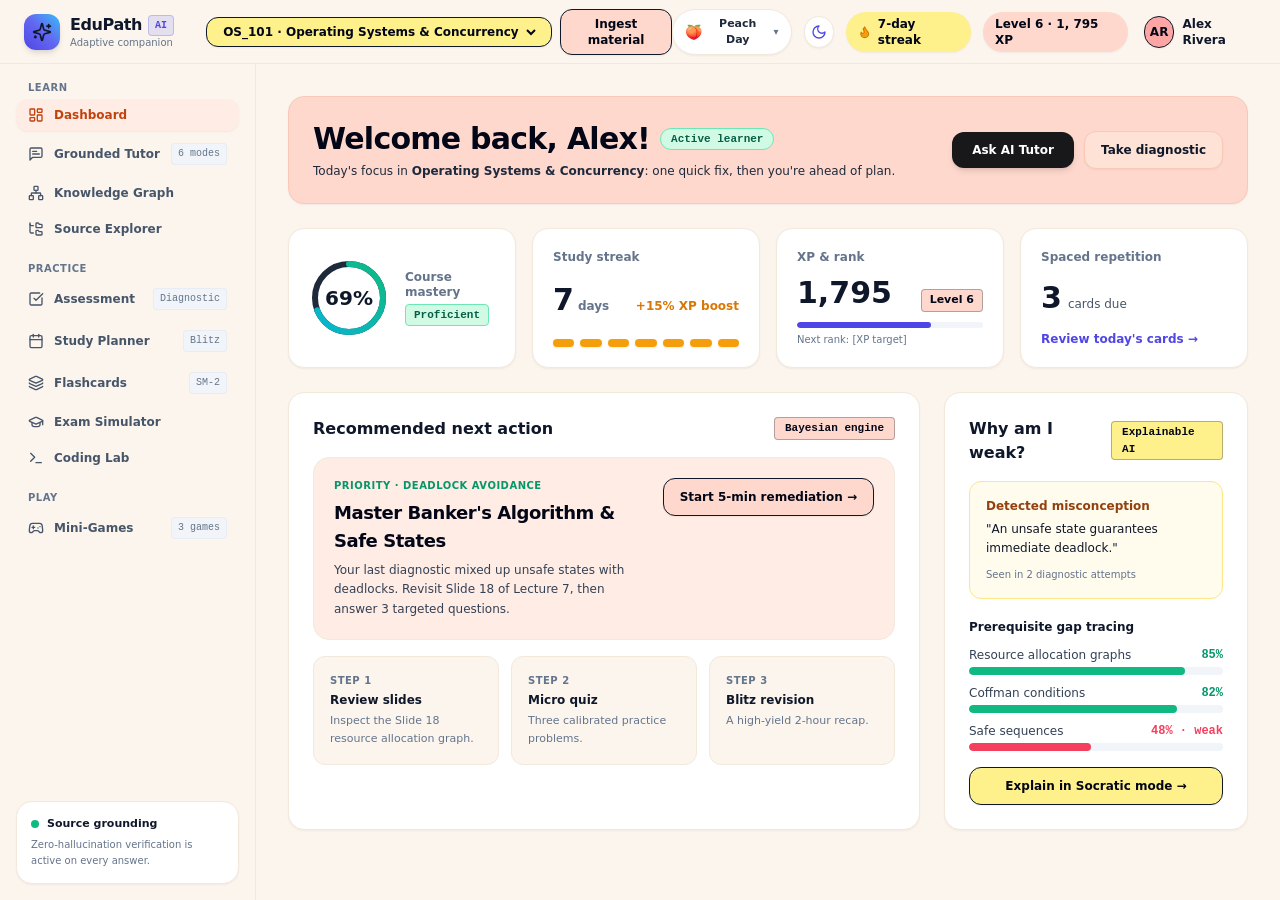
==== index.html @ 94c14dc1 "deploy(pages): automated production build from main 359bc73cd826e5a657c7f241d3edbadffa30b7f4" ====
<!DOCTYPE html>
<html lang="en">
  <head>
    <meta charset="UTF-8" />
    <link rel="icon" type="image/svg+xml" href="data:image/svg+xml,<svg xmlns='http://www.w3.org/2000/svg' viewBox='0 0 24 24' fill='%236366f1'><path d='M12 2L2 7l10 5 10-5-10-5zM2 17l10 5 10-5M2 12l10 5 10-5'/></svg>" />
    <meta name="viewport" content="width=device-width, initial-scale=1.0" />
    <title>EduPath AI — Multimodal Adaptive Learning Companion</title>
    <script type="module" crossorigin src="./assets/index-DhyxolbY.js"></script>
    <link rel="stylesheet" crossorigin href="./assets/index-CaaN43Cl.css">
  </head>
  <body class="bg-slate-900 text-slate-100 min-h-screen">
    <div id="root"></div>
  </body>
</html>
---- assets/index-CaaN43Cl.css ----
*,:before,:after{--tw-border-spacing-x: 0;--tw-border-spacing-y: 0;--tw-translate-x: 0;--tw-translate-y: 0;--tw-rotate: 0;--tw-skew-x: 0;--tw-skew-y: 0;--tw-scale-x: 1;--tw-scale-y: 1;--tw-pan-x: ;--tw-pan-y: ;--tw-pinch-zoom: ;--tw-scroll-snap-strictness: proximity;--tw-gradient-from-position: ;--tw-gradient-via-position: ;--tw-gradient-to-position: ;--tw-ordinal: ;--tw-slashed-zero: ;--tw-numeric-figure: ;--tw-numeric-spacing: ;--tw-numeric-fraction: ;--tw-ring-inset: ;--tw-ring-offset-width: 0px;--tw-ring-offset-color: #fff;--tw-ring-color: rgb(59 130 246 / .5);--tw-ring-offset-shadow: 0 0 #0000;--tw-ring-shadow: 0 0 #0000;--tw-shadow: 0 0 #0000;--tw-shadow-colored: 0 0 #0000;--tw-blur: ;--tw-brightness: ;--tw-contrast: ;--tw-grayscale: ;--tw-hue-rotate: ;--tw-invert: ;--tw-saturate: ;--tw-sepia: ;--tw-drop-shadow: ;--tw-backdrop-blur: ;--tw-backdrop-brightness: ;--tw-backdrop-contrast: ;--tw-backdrop-grayscale: ;--tw-backdrop-hue-rotate: ;--tw-backdrop-invert: ;--tw-backdrop-opacity: ;--tw-backdrop-saturate: ;--tw-backdrop-sepia: ;--tw-contain-size: ;--tw-contain-layout: ;--tw-contain-paint: ;--tw-contain-style: }::backdrop{--tw-border-spacing-x: 0;--tw-border-spacing-y: 0;--tw-translate-x: 0;--tw-translate-y: 0;--tw-rotate: 0;--tw-skew-x: 0;--tw-skew-y: 0;--tw-scale-x: 1;--tw-scale-y: 1;--tw-pan-x: ;--tw-pan-y: ;--tw-pinch-zoom: ;--tw-scroll-snap-strictness: proximity;--tw-gradient-from-position: ;--tw-gradient-via-position: ;--tw-gradient-to-position: ;--tw-ordinal: ;--tw-slashed-zero: ;--tw-numeric-figure: ;--tw-numeric-spacing: ;--tw-numeric-fraction: ;--tw-ring-inset: ;--tw-ring-offset-width: 0px;--tw-ring-offset-color: #fff;--tw-ring-color: rgb(59 130 246 / .5);--tw-ring-offset-shadow: 0 0 #0000;--tw-ring-shadow: 0 0 #0000;--tw-shadow: 0 0 #0000;--tw-shadow-colored: 0 0 #0000;--tw-blur: ;--tw-brightness: ;--tw-contrast: ;--tw-grayscale: ;--tw-hue-rotate: ;--tw-invert: ;--tw-saturate: ;--tw-sepia: ;--tw-drop-shadow: ;--tw-backdrop-blur: ;--tw-backdrop-brightness: ;--tw-backdrop-contrast: ;--tw-backdrop-grayscale: ;--tw-backdrop-hue-rotate: ;--tw-backdrop-invert: ;--tw-backdrop-opacity: ;--tw-backdrop-saturate: ;--tw-backdrop-sepia: ;--tw-contain-size: ;--tw-contain-layout: ;--tw-contain-paint: ;--tw-contain-style: }*,:before,:after{box-sizing:border-box;border-width:0;border-style:solid;border-color:#e5e7eb}:before,:after{--tw-content: ""}html,:host{line-height:1.5;-webkit-text-size-adjust:100%;-moz-tab-size:4;-o-tab-size:4;tab-size:4;font-family:ui-sans-serif,system-ui,sans-serif,"Apple Color Emoji","Segoe UI Emoji",Segoe UI Symbol,"Noto Color Emoji";font-feature-settings:normal;font-variation-settings:normal;-webkit-tap-highlight-color:transparent}body{margin:0;line-height:inherit}hr{height:0;color:inherit;border-top-width:1px}abbr:where([title]){-webkit-text-decoration:underline dotted;text-decoration:underline dotted}h1,h2,h3,h4,h5,h6{font-size:inherit;font-weight:inherit}a{color:inherit;text-decoration:inherit}b,strong{font-weight:bolder}code,kbd,samp,pre{font-family:ui-monospace,SFMono-Regular,Menlo,Monaco,Consolas,Liberation Mono,Courier New,monospace;font-feature-settings:normal;font-variation-settings:normal;font-size:1em}small{font-size:80%}sub,sup{font-size:75%;line-height:0;position:relative;vertical-align:baseline}sub{bottom:-.25em}sup{top:-.5em}table{text-indent:0;border-color:inherit;border-collapse:collapse}button,input,optgroup,select,textarea{font-family:inherit;font-feature-settings:inherit;font-variation-settings:inherit;font-size:100%;font-weight:inherit;line-height:inherit;letter-spacing:inherit;color:inherit;margin:0;padding:0}button,select{text-transform:none}button,input:where([type=button]),input:where([type=reset]),input:where([type=submit]){-webkit-appearance:button;background-color:transparent;background-image:none}:-moz-focusring{outline:auto}:-moz-ui-invalid{box-shadow:none}progress{vertical-align:baseline}::-webkit-inner-spin-button,::-webkit-outer-spin-button{height:auto}[type=search]{-webkit-appearance:textfield;outline-offset:-2px}::-webkit-search-decoration{-webkit-appearance:none}::-webkit-file-upload-button{-webkit-appearance:button;font:inherit}summary{display:list-item}blockquote,dl,dd,h1,h2,h3,h4,h5,h6,hr,figure,p,pre{margin:0}fieldset{margin:0;padding:0}legend{padding:0}ol,ul,menu{list-style:none;margin:0;padding:0}dialog{padding:0}textarea{resize:vertical}input::-moz-placeholder,textarea::-moz-placeholder{opacity:1;color:#9ca3af}input::placeholder,textarea::placeholder{opacity:1;color:#9ca3af}button,[role=button]{cursor:pointer}:disabled{cursor:default}img,svg,video,canvas,audio,iframe,embed,object{display:block;vertical-align:middle}img,video{max-width:100%;height:auto}[hidden]:where(:not([hidden=until-found])){display:none}:root{--theme-bg-canvas: #fbf5ee;--theme-bg-card: #ffffff;--theme-bg-inner-card: #feece5;--theme-border-card: #f3e8dc;--theme-banner-bg: #fed8cd;--theme-banner-border: #fbc8b7;--theme-course-pill: #fef08a;--theme-ingest-btn: #fed8cd;--theme-remediation-btn: #fed8cd;--theme-socratic-btn: #fef08a}[data-theme=day-peach]{--theme-bg-canvas: #fbf5ee;--theme-bg-card: #ffffff;--theme-bg-inner-card: #feece5;--theme-border-card: #f3e8dc;--theme-banner-bg: #fed8cd;--theme-banner-border: #fbc8b7;--theme-course-pill: #fef08a;--theme-ingest-btn: #fed8cd;--theme-remediation-btn: #fed8cd;--theme-socratic-btn: #fef08a}[data-theme=day-rose]{--theme-bg-canvas: #fcf2f4;--theme-bg-card: #ffffff;--theme-bg-inner-card: #fef2f4;--theme-border-card: #fce7eb;--theme-banner-bg: #fce3e8;--theme-banner-border: #f9bfcb;--theme-course-pill: #fce7f3;--theme-ingest-btn: #fdd9e0;--theme-remediation-btn: #fdd9e0;--theme-socratic-btn: #f3e8ff}[data-theme=night-indigo]{--theme-bg-canvas: #0c0e1d;--theme-bg-card: #161932;--theme-bg-inner-card: #1a1e3d;--theme-border-card: #24284d;--theme-banner-bg: #21274a;--theme-banner-border: #3b4280;--theme-course-pill: #6ee7b7;--theme-ingest-btn: #818cf8;--theme-remediation-btn: #818cf8;--theme-socratic-btn: #6ee7b7}[data-theme=night-emerald]{--theme-bg-canvas: #071312;--theme-bg-card: #10211f;--theme-bg-inner-card: #142a27;--theme-border-card: #1c3835;--theme-banner-bg: #173330;--theme-banner-border: #28544f;--theme-course-pill: #fef08a;--theme-ingest-btn: #5eead4;--theme-remediation-btn: #5eead4;--theme-socratic-btn: #fef08a}body{background-color:var(--theme-bg-canvas);color:#1e293b;font-family:ui-sans-serif,system-ui,sans-serif,"Apple Color Emoji","Segoe UI Emoji",Segoe UI Symbol,"Noto Color Emoji";-webkit-font-smoothing:antialiased;-moz-osx-font-smoothing:grayscale;transition-property:color,background-color,border-color,text-decoration-color,fill,stroke;transition-timing-function:cubic-bezier(.4,0,.2,1);transition-duration:.2s}body *::-moz-selection{--tw-bg-opacity: 1;background-color:rgb(99 102 241 / var(--tw-bg-opacity, 1));--tw-text-opacity: 1;color:rgb(255 255 255 / var(--tw-text-opacity, 1))}body *::selection{--tw-bg-opacity: 1;background-color:rgb(99 102 241 / var(--tw-bg-opacity, 1));--tw-text-opacity: 1;color:rgb(255 255 255 / var(--tw-text-opacity, 1))}body::-moz-selection{--tw-bg-opacity: 1;background-color:rgb(99 102 241 / var(--tw-bg-opacity, 1));--tw-text-opacity: 1;color:rgb(255 255 255 / var(--tw-text-opacity, 1))}body::selection{--tw-bg-opacity: 1;background-color:rgb(99 102 241 / var(--tw-bg-opacity, 1));--tw-text-opacity: 1;color:rgb(255 255 255 / var(--tw-text-opacity, 1))}.dark body{color:#f8fafc}.static{position:static}.fixed{position:fixed}.absolute{position:absolute}.relative{position:relative}.sticky{position:sticky}.inset-0{top:0;right:0;bottom:0;left:0}.right-0{right:0}.right-4{right:1rem}.top-0{top:0}.top-16{top:4rem}.top-4{top:1rem}.z-10{z-index:10}.z-40{z-index:40}.z-50{z-index:50}.mx-1{margin-left:.25rem;margin-right:.25rem}.mx-auto{margin-left:auto;margin-right:auto}.my-2{margin-top:.5rem;margin-bottom:.5rem}.my-8{margin-top:2rem;margin-bottom:2rem}.my-auto{margin-top:auto;margin-bottom:auto}.-mt-0\.5{margin-top:-.125rem}.mb-1{margin-bottom:.25rem}.mb-2{margin-bottom:.5rem}.mb-2\.5{margin-bottom:.625rem}.mb-3{margin-bottom:.75rem}.ml-1{margin-left:.25rem}.ml-2{margin-left:.5rem}.ml-auto{margin-left:auto}.mr-1{margin-right:.25rem}.mt-0\.5{margin-top:.125rem}.mt-1{margin-top:.25rem}.mt-1\.5{margin-top:.375rem}.mt-2{margin-top:.5rem}.mt-3{margin-top:.75rem}.mt-4{margin-top:1rem}.line-clamp-2{overflow:hidden;display:-webkit-box;-webkit-box-orient:vertical;-webkit-line-clamp:2}.line-clamp-3{overflow:hidden;display:-webkit-box;-webkit-box-orient:vertical;-webkit-line-clamp:3}.block{display:block}.inline-block{display:inline-block}.inline{display:inline}.flex{display:flex}.inline-flex{display:inline-flex}.table{display:table}.grid{display:grid}.contents{display:contents}.hidden{display:none}.h-1\.5{height:.375rem}.h-10{height:2.5rem}.h-12{height:3rem}.h-16{height:4rem}.h-2{height:.5rem}.h-2\.5{height:.625rem}.h-20{height:5rem}.h-3{height:.75rem}.h-3\.5{height:.875rem}.h-4{height:1rem}.h-5{height:1.25rem}.h-6{height:1.5rem}.h-7{height:1.75rem}.h-8{height:2rem}.h-9{height:2.25rem}.h-\[calc\(100vh-4rem\)\]{height:calc(100vh - 4rem)}.h-full{height:100%}.max-h-40{max-height:10rem}.max-h-\[90vh\]{max-height:90vh}.min-h-\[320px\]{min-height:320px}.min-h-\[460px\]{min-height:460px}.min-h-screen{min-height:100vh}.w-1\.5{width:.375rem}.w-10{width:2.5rem}.w-12{width:3rem}.w-16{width:4rem}.w-2{width:.5rem}.w-2\.5{width:.625rem}.w-20{width:5rem}.w-3{width:.75rem}.w-3\.5{width:.875rem}.w-4{width:1rem}.w-5{width:1.25rem}.w-56{width:14rem}.w-6{width:1.5rem}.w-64{width:16rem}.w-7{width:1.75rem}.w-8{width:2rem}.w-80{width:20rem}.w-9{width:2.25rem}.w-\[48\%\]{width:48%}.w-\[72\%\]{width:72%}.w-\[82\%\]{width:82%}.w-\[85\%\]{width:85%}.w-full{width:100%}.min-w-0{min-width:0px}.min-w-\[240px\]{min-width:240px}.max-w-2xl{max-width:42rem}.max-w-3xl{max-width:48rem}.max-w-4xl{max-width:56rem}.max-w-5xl{max-width:64rem}.max-w-6xl{max-width:72rem}.max-w-7xl{max-width:80rem}.max-w-\[220px\]{max-width:220px}.max-w-lg{max-width:32rem}.max-w-md{max-width:28rem}.max-w-sm{max-width:24rem}.max-w-xl{max-width:36rem}.flex-1{flex:1 1 0%}.shrink-0{flex-shrink:0}.-rotate-90{--tw-rotate: -90deg;transform:translate(var(--tw-translate-x),var(--tw-translate-y)) rotate(var(--tw-rotate)) skew(var(--tw-skew-x)) skewY(var(--tw-skew-y)) scaleX(var(--tw-scale-x)) scaleY(var(--tw-scale-y))}.transform{transform:translate(var(--tw-translate-x),var(--tw-translate-y)) rotate(var(--tw-rotate)) skew(var(--tw-skew-x)) skewY(var(--tw-skew-y)) scaleX(var(--tw-scale-x)) scaleY(var(--tw-scale-y))}@keyframes ping{75%,to{transform:scale(2);opacity:0}}.animate-ping{animation:ping 1s cubic-bezier(0,0,.2,1) infinite}@keyframes pulse{50%{opacity:.5}}.animate-pulse{animation:pulse 2s cubic-bezier(.4,0,.6,1) infinite}@keyframes spin{to{transform:rotate(360deg)}}.animate-spin{animation:spin 1s linear infinite}.cursor-pointer{cursor:pointer}.select-none{-webkit-user-select:none;-moz-user-select:none;user-select:none}.resize-none{resize:none}.list-disc{list-style-type:disc}.grid-cols-1{grid-template-columns:repeat(1,minmax(0,1fr))}.grid-cols-2{grid-template-columns:repeat(2,minmax(0,1fr))}.grid-cols-3{grid-template-columns:repeat(3,minmax(0,1fr))}.grid-cols-6{grid-template-columns:repeat(6,minmax(0,1fr))}.flex-col{flex-direction:column}.flex-wrap{flex-wrap:wrap}.items-start{align-items:flex-start}.items-center{align-items:center}.items-baseline{align-items:baseline}.justify-start{justify-content:flex-start}.justify-end{justify-content:flex-end}.justify-center{justify-content:center}.justify-between{justify-content:space-between}.gap-0\.5{gap:.125rem}.gap-1{gap:.25rem}.gap-1\.5{gap:.375rem}.gap-2{gap:.5rem}.gap-2\.5{gap:.625rem}.gap-3{gap:.75rem}.gap-4{gap:1rem}.gap-6{gap:1.5rem}.space-y-1>:not([hidden])~:not([hidden]){--tw-space-y-reverse: 0;margin-top:calc(.25rem * calc(1 - var(--tw-space-y-reverse)));margin-bottom:calc(.25rem * var(--tw-space-y-reverse))}.space-y-1\.5>:not([hidden])~:not([hidden]){--tw-space-y-reverse: 0;margin-top:calc(.375rem * calc(1 - var(--tw-space-y-reverse)));margin-bottom:calc(.375rem * var(--tw-space-y-reverse))}.space-y-2>:not([hidden])~:not([hidden]){--tw-space-y-reverse: 0;margin-top:calc(.5rem * calc(1 - var(--tw-space-y-reverse)));margin-bottom:calc(.5rem * var(--tw-space-y-reverse))}.space-y-2\.5>:not([hidden])~:not([hidden]){--tw-space-y-reverse: 0;margin-top:calc(.625rem * calc(1 - var(--tw-space-y-reverse)));margin-bottom:calc(.625rem * var(--tw-space-y-reverse))}.space-y-3>:not([hidden])~:not([hidden]){--tw-space-y-reverse: 0;margin-top:calc(.75rem * calc(1 - var(--tw-space-y-reverse)));margin-bottom:calc(.75rem * var(--tw-space-y-reverse))}.space-y-4>:not([hidden])~:not([hidden]){--tw-space-y-reverse: 0;margin-top:calc(1rem * calc(1 - var(--tw-space-y-reverse)));margin-bottom:calc(1rem * var(--tw-space-y-reverse))}.space-y-5>:not([hidden])~:not([hidden]){--tw-space-y-reverse: 0;margin-top:calc(1.25rem * calc(1 - var(--tw-space-y-reverse)));margin-bottom:calc(1.25rem * var(--tw-space-y-reverse))}.space-y-6>:not([hidden])~:not([hidden]){--tw-space-y-reverse: 0;margin-top:calc(1.5rem * calc(1 - var(--tw-space-y-reverse)));margin-bottom:calc(1.5rem * var(--tw-space-y-reverse))}.space-y-8>:not([hidden])~:not([hidden]){--tw-space-y-reverse: 0;margin-top:calc(2rem * calc(1 - var(--tw-space-y-reverse)));margin-bottom:calc(2rem * var(--tw-space-y-reverse))}.overflow-auto{overflow:auto}.overflow-hidden{overflow:hidden}.overflow-x-auto{overflow-x:auto}.overflow-y-auto{overflow-y:auto}.truncate{overflow:hidden;text-overflow:ellipsis;white-space:nowrap}.whitespace-nowrap{white-space:nowrap}.whitespace-pre-wrap{white-space:pre-wrap}.rounded{border-radius:.25rem}.rounded-2xl{border-radius:1rem}.rounded-full{border-radius:9999px}.rounded-lg{border-radius:.5rem}.rounded-xl{border-radius:.75rem}.border{border-width:1px}.border-2{border-width:2px}.border-\[1\.5px\]{border-width:1.5px}.border-b{border-bottom-width:1px}.border-l{border-left-width:1px}.border-l-2{border-left-width:2px}.border-r{border-right-width:1px}.border-t{border-top-width:1px}.border-dashed{border-style:dashed}.border-amber-200{--tw-border-opacity: 1;border-color:rgb(253 230 138 / var(--tw-border-opacity, 1))}.border-amber-300{--tw-border-opacity: 1;border-color:rgb(252 211 77 / var(--tw-border-opacity, 1))}.border-amber-400{--tw-border-opacity: 1;border-color:rgb(251 191 36 / var(--tw-border-opacity, 1))}.border-amber-500\/20{border-color:#f59e0b33}.border-amber-500\/25{border-color:#f59e0b40}.border-amber-500\/30{border-color:#f59e0b4d}.border-amber-500\/40{border-color:#f59e0b66}.border-amber-800{--tw-border-opacity: 1;border-color:rgb(146 64 14 / var(--tw-border-opacity, 1))}.border-emerald-300{--tw-border-opacity: 1;border-color:rgb(110 231 183 / var(--tw-border-opacity, 1))}.border-emerald-500{--tw-border-opacity: 1;border-color:rgb(16 185 129 / var(--tw-border-opacity, 1))}.border-emerald-500\/20{border-color:#10b98133}.border-emerald-500\/25{border-color:#10b98140}.border-emerald-500\/30{border-color:#10b9814d}.border-emerald-500\/40{border-color:#10b98166}.border-emerald-700{--tw-border-opacity: 1;border-color:rgb(4 120 87 / var(--tw-border-opacity, 1))}.border-emerald-800{--tw-border-opacity: 1;border-color:rgb(6 95 70 / var(--tw-border-opacity, 1))}.border-indigo-400{--tw-border-opacity: 1;border-color:rgb(129 140 248 / var(--tw-border-opacity, 1))}.border-indigo-500{--tw-border-opacity: 1;border-color:rgb(99 102 241 / var(--tw-border-opacity, 1))}.border-indigo-500\/20{border-color:#6366f133}.border-indigo-500\/25{border-color:#6366f140}.border-indigo-500\/30{border-color:#6366f14d}.border-indigo-500\/35{border-color:#6366f159}.border-indigo-500\/40{border-color:#6366f166}.border-indigo-700{--tw-border-opacity: 1;border-color:rgb(67 56 202 / var(--tw-border-opacity, 1))}.border-indigo-800{--tw-border-opacity: 1;border-color:rgb(55 48 163 / var(--tw-border-opacity, 1))}.border-purple-500\/25{border-color:#a855f740}.border-purple-500\/40{border-color:#a855f766}.border-red-800{--tw-border-opacity: 1;border-color:rgb(153 27 27 / var(--tw-border-opacity, 1))}.border-rose-300{--tw-border-opacity: 1;border-color:rgb(253 164 175 / var(--tw-border-opacity, 1))}.border-rose-500{--tw-border-opacity: 1;border-color:rgb(244 63 94 / var(--tw-border-opacity, 1))}.border-rose-500\/20{border-color:#f43f5e33}.border-rose-500\/30{border-color:#f43f5e4d}.border-rose-500\/40{border-color:#f43f5e66}.border-rose-800{--tw-border-opacity: 1;border-color:rgb(159 18 57 / var(--tw-border-opacity, 1))}.border-sky-500\/25{border-color:#0ea5e940}.border-sky-500\/30{border-color:#0ea5e94d}.border-sky-500\/40{border-color:#0ea5e966}.border-slate-100{--tw-border-opacity: 1;border-color:rgb(241 245 249 / var(--tw-border-opacity, 1))}.border-slate-200\/60{border-color:#e2e8f099}.border-slate-700{--tw-border-opacity: 1;border-color:rgb(51 65 85 / var(--tw-border-opacity, 1))}.border-slate-700\/50{border-color:#33415580}.border-slate-800{--tw-border-opacity: 1;border-color:rgb(30 41 59 / var(--tw-border-opacity, 1))}.border-slate-800\/60{border-color:#1e293b99}.border-slate-800\/70{border-color:#1e293bb3}.border-slate-800\/80{border-color:#1e293bcc}.border-slate-800\/90{border-color:#1e293be6}.border-slate-900{--tw-border-opacity: 1;border-color:rgb(15 23 42 / var(--tw-border-opacity, 1))}.border-slate-900\/30{border-color:#0f172a4d}.border-teal-800{--tw-border-opacity: 1;border-color:rgb(17 94 89 / var(--tw-border-opacity, 1))}.bg-\[\#5eead4\]{--tw-bg-opacity: 1;background-color:rgb(94 234 212 / var(--tw-bg-opacity, 1))}.bg-\[\#818cf8\]{--tw-bg-opacity: 1;background-color:rgb(129 140 248 / var(--tw-bg-opacity, 1))}.bg-\[\#fca5a5\]{--tw-bg-opacity: 1;background-color:rgb(252 165 165 / var(--tw-bg-opacity, 1))}.bg-\[\#fdd9e0\]{--tw-bg-opacity: 1;background-color:rgb(253 217 224 / var(--tw-bg-opacity, 1))}.bg-\[\#fed8cd\]{--tw-bg-opacity: 1;background-color:rgb(254 216 205 / var(--tw-bg-opacity, 1))}.bg-amber-100{--tw-bg-opacity: 1;background-color:rgb(254 243 199 / var(--tw-bg-opacity, 1))}.bg-amber-50\/90{background-color:#fffbebe6}.bg-amber-500{--tw-bg-opacity: 1;background-color:rgb(245 158 11 / var(--tw-bg-opacity, 1))}.bg-amber-500\/10{background-color:#f59e0b1a}.bg-amber-500\/15{background-color:#f59e0b26}.bg-amber-500\/20{background-color:#f59e0b33}.bg-amber-950\/60{background-color:#451a0399}.bg-black\/75{background-color:#000000bf}.bg-emerald-100{--tw-bg-opacity: 1;background-color:rgb(209 250 229 / var(--tw-bg-opacity, 1))}.bg-emerald-500{--tw-bg-opacity: 1;background-color:rgb(16 185 129 / var(--tw-bg-opacity, 1))}.bg-emerald-500\/10{background-color:#10b9811a}.bg-emerald-500\/15{background-color:#10b98126}.bg-emerald-500\/20{background-color:#10b98133}.bg-emerald-600{--tw-bg-opacity: 1;background-color:rgb(5 150 105 / var(--tw-bg-opacity, 1))}.bg-emerald-950{--tw-bg-opacity: 1;background-color:rgb(2 44 34 / var(--tw-bg-opacity, 1))}.bg-emerald-950\/60{background-color:#022c2299}.bg-indigo-400{--tw-bg-opacity: 1;background-color:rgb(129 140 248 / var(--tw-bg-opacity, 1))}.bg-indigo-500{--tw-bg-opacity: 1;background-color:rgb(99 102 241 / var(--tw-bg-opacity, 1))}.bg-indigo-500\/10{background-color:#6366f11a}.bg-indigo-500\/15{background-color:#6366f126}.bg-indigo-500\/20{background-color:#6366f133}.bg-indigo-500\/30{background-color:#6366f14d}.bg-indigo-600{--tw-bg-opacity: 1;background-color:rgb(79 70 229 / var(--tw-bg-opacity, 1))}.bg-indigo-600\/20{background-color:#4f46e533}.bg-indigo-600\/25{background-color:#4f46e540}.bg-indigo-950{--tw-bg-opacity: 1;background-color:rgb(30 27 75 / var(--tw-bg-opacity, 1))}.bg-indigo-950\/25{background-color:#1e1b4b40}.bg-indigo-950\/40{background-color:#1e1b4b66}.bg-indigo-950\/60{background-color:#1e1b4b99}.bg-purple-500\/20{background-color:#a855f733}.bg-red-950\/60{background-color:#450a0a99}.bg-rose-100{--tw-bg-opacity: 1;background-color:rgb(255 228 230 / var(--tw-bg-opacity, 1))}.bg-rose-500{--tw-bg-opacity: 1;background-color:rgb(244 63 94 / var(--tw-bg-opacity, 1))}.bg-rose-500\/10{background-color:#f43f5e1a}.bg-rose-500\/15{background-color:#f43f5e26}.bg-rose-500\/20{background-color:#f43f5e33}.bg-rose-600{--tw-bg-opacity: 1;background-color:rgb(225 29 72 / var(--tw-bg-opacity, 1))}.bg-rose-950\/60{background-color:#4c051999}.bg-sky-500\/10{background-color:#0ea5e91a}.bg-sky-500\/20{background-color:#0ea5e933}.bg-slate-100{--tw-bg-opacity: 1;background-color:rgb(241 245 249 / var(--tw-bg-opacity, 1))}.bg-slate-800{--tw-bg-opacity: 1;background-color:rgb(30 41 59 / var(--tw-bg-opacity, 1))}.bg-slate-800\/80{background-color:#1e293bcc}.bg-slate-800\/90{background-color:#1e293be6}.bg-slate-900{--tw-bg-opacity: 1;background-color:rgb(15 23 42 / var(--tw-bg-opacity, 1))}.bg-slate-900\/50{background-color:#0f172a80}.bg-slate-900\/60{background-color:#0f172a99}.bg-slate-900\/70{background-color:#0f172ab3}.bg-slate-900\/80{background-color:#0f172acc}.bg-slate-900\/90{background-color:#0f172ae6}.bg-slate-900\/95{background-color:#0f172af2}.bg-slate-950{--tw-bg-opacity: 1;background-color:rgb(2 6 23 / var(--tw-bg-opacity, 1))}.bg-slate-950\/40{background-color:#02061766}.bg-slate-950\/50{background-color:#02061780}.bg-slate-950\/60{background-color:#02061799}.bg-slate-950\/70{background-color:#020617b3}.bg-slate-950\/80{background-color:#020617cc}.bg-slate-950\/90{background-color:#020617e6}.bg-teal-950\/60{background-color:#042f2e99}.bg-transparent{background-color:transparent}.bg-white{--tw-bg-opacity: 1;background-color:rgb(255 255 255 / var(--tw-bg-opacity, 1))}.bg-gradient-to-b{background-image:linear-gradient(to bottom,var(--tw-gradient-stops))}.bg-gradient-to-br{background-image:linear-gradient(to bottom right,var(--tw-gradient-stops))}.bg-gradient-to-r{background-image:linear-gradient(to right,var(--tw-gradient-stops))}.bg-gradient-to-tr{background-image:linear-gradient(to top right,var(--tw-gradient-stops))}.from-amber-500{--tw-gradient-from: #f59e0b var(--tw-gradient-from-position);--tw-gradient-to: rgb(245 158 11 / 0) var(--tw-gradient-to-position);--tw-gradient-stops: var(--tw-gradient-from), var(--tw-gradient-to)}.from-emerald-500{--tw-gradient-from: #10b981 var(--tw-gradient-from-position);--tw-gradient-to: rgb(16 185 129 / 0) var(--tw-gradient-to-position);--tw-gradient-stops: var(--tw-gradient-from), var(--tw-gradient-to)}.from-indigo-600{--tw-gradient-from: #4f46e5 var(--tw-gradient-from-position);--tw-gradient-to: rgb(79 70 229 / 0) var(--tw-gradient-to-position);--tw-gradient-stops: var(--tw-gradient-from), var(--tw-gradient-to)}.from-indigo-950\/40{--tw-gradient-from: rgb(30 27 75 / .4) var(--tw-gradient-from-position);--tw-gradient-to: rgb(30 27 75 / 0) var(--tw-gradient-to-position);--tw-gradient-stops: var(--tw-gradient-from), var(--tw-gradient-to)}.from-indigo-950\/60{--tw-gradient-from: rgb(30 27 75 / .6) var(--tw-gradient-from-position);--tw-gradient-to: rgb(30 27 75 / 0) var(--tw-gradient-to-position);--tw-gradient-stops: var(--tw-gradient-from), var(--tw-gradient-to)}.from-slate-900{--tw-gradient-from: #0f172a var(--tw-gradient-from-position);--tw-gradient-to: rgb(15 23 42 / 0) var(--tw-gradient-to-position);--tw-gradient-stops: var(--tw-gradient-from), var(--tw-gradient-to)}.via-indigo-500{--tw-gradient-to: rgb(99 102 241 / 0) var(--tw-gradient-to-position);--tw-gradient-stops: var(--tw-gradient-from), #6366f1 var(--tw-gradient-via-position), var(--tw-gradient-to)}.via-indigo-950\/50{--tw-gradient-to: rgb(30 27 75 / 0) var(--tw-gradient-to-position);--tw-gradient-stops: var(--tw-gradient-from), rgb(30 27 75 / .5) var(--tw-gradient-via-position), var(--tw-gradient-to)}.via-slate-950\/80{--tw-gradient-to: rgb(2 6 23 / 0) var(--tw-gradient-to-position);--tw-gradient-stops: var(--tw-gradient-from), rgb(2 6 23 / .8) var(--tw-gradient-via-position), var(--tw-gradient-to)}.to-orange-600{--tw-gradient-to: #ea580c var(--tw-gradient-to-position)}.to-purple-950\/50{--tw-gradient-to: rgb(59 7 100 / .5) var(--tw-gradient-to-position)}.to-sky-400{--tw-gradient-to: #38bdf8 var(--tw-gradient-to-position)}.to-slate-900{--tw-gradient-to: #0f172a var(--tw-gradient-to-position)}.to-slate-950{--tw-gradient-to: #020617 var(--tw-gradient-to-position)}.to-teal-600{--tw-gradient-to: #0d9488 var(--tw-gradient-to-position)}.fill-amber-500{fill:#f59e0b}.fill-rose-400{fill:#fb7185}.fill-white{fill:#fff}.p-0\.5{padding:.125rem}.p-1{padding:.25rem}.p-1\.5{padding:.375rem}.p-2{padding:.5rem}.p-2\.5{padding:.625rem}.p-3{padding:.75rem}.p-3\.5{padding:.875rem}.p-4{padding:1rem}.p-5{padding:1.25rem}.p-6{padding:1.5rem}.p-8{padding:2rem}.px-1\.5{padding-left:.375rem;padding-right:.375rem}.px-2{padding-left:.5rem;padding-right:.5rem}.px-2\.5{padding-left:.625rem;padding-right:.625rem}.px-3{padding-left:.75rem;padding-right:.75rem}.px-3\.5{padding-left:.875rem;padding-right:.875rem}.px-4{padding-left:1rem;padding-right:1rem}.px-5{padding-left:1.25rem;padding-right:1.25rem}.px-6{padding-left:1.5rem;padding-right:1.5rem}.py-0\.5{padding-top:.125rem;padding-bottom:.125rem}.py-1{padding-top:.25rem;padding-bottom:.25rem}.py-1\.5{padding-top:.375rem;padding-bottom:.375rem}.py-2{padding-top:.5rem;padding-bottom:.5rem}.py-2\.5{padding-top:.625rem;padding-bottom:.625rem}.py-3{padding-top:.75rem;padding-bottom:.75rem}.py-6{padding-top:1.5rem;padding-bottom:1.5rem}.pb-1{padding-bottom:.25rem}.pb-2\.5{padding-bottom:.625rem}.pb-3{padding-bottom:.75rem}.pb-4{padding-bottom:1rem}.pb-6{padding-bottom:1.5rem}.pl-1{padding-left:.25rem}.pl-2{padding-left:.5rem}.pl-3{padding-left:.75rem}.pl-4{padding-left:1rem}.pl-6{padding-left:1.5rem}.pr-1{padding-right:.25rem}.pr-2{padding-right:.5rem}.pt-0\.5{padding-top:.125rem}.pt-1{padding-top:.25rem}.pt-2{padding-top:.5rem}.pt-2\.5{padding-top:.625rem}.pt-3{padding-top:.75rem}.pt-4{padding-top:1rem}.text-left{text-align:left}.text-center{text-align:center}.text-right{text-align:right}.font-mono{font-family:ui-monospace,SFMono-Regular,Menlo,Monaco,Consolas,Liberation Mono,Courier New,monospace}.font-sans{font-family:ui-sans-serif,system-ui,sans-serif,"Apple Color Emoji","Segoe UI Emoji",Segoe UI Symbol,"Noto Color Emoji"}.text-2xl{font-size:1.5rem;line-height:2rem}.text-3xl{font-size:1.875rem;line-height:2.25rem}.text-4xl{font-size:2.25rem;line-height:2.5rem}.text-\[10px\]{font-size:10px}.text-\[11px\]{font-size:11px}.text-\[9px\]{font-size:9px}.text-base{font-size:1rem;line-height:1.5rem}.text-lg{font-size:1.125rem;line-height:1.75rem}.text-sm{font-size:.875rem;line-height:1.25rem}.text-xl{font-size:1.25rem;line-height:1.75rem}.text-xs{font-size:.75rem;line-height:1rem}.font-bold{font-weight:700}.font-extrabold{font-weight:800}.font-medium{font-weight:500}.font-semibold{font-weight:600}.uppercase{text-transform:uppercase}.italic{font-style:italic}.leading-relaxed{line-height:1.625}.leading-tight{line-height:1.25}.tracking-tight{letter-spacing:-.025em}.tracking-wider{letter-spacing:.05em}.text-amber-100{--tw-text-opacity: 1;color:rgb(254 243 199 / var(--tw-text-opacity, 1))}.text-amber-200{--tw-text-opacity: 1;color:rgb(253 230 138 / var(--tw-text-opacity, 1))}.text-amber-300{--tw-text-opacity: 1;color:rgb(252 211 77 / var(--tw-text-opacity, 1))}.text-amber-400{--tw-text-opacity: 1;color:rgb(251 191 36 / var(--tw-text-opacity, 1))}.text-amber-600{--tw-text-opacity: 1;color:rgb(217 119 6 / var(--tw-text-opacity, 1))}.text-amber-800{--tw-text-opacity: 1;color:rgb(146 64 14 / var(--tw-text-opacity, 1))}.text-amber-900{--tw-text-opacity: 1;color:rgb(120 53 15 / var(--tw-text-opacity, 1))}.text-emerald-200{--tw-text-opacity: 1;color:rgb(167 243 208 / var(--tw-text-opacity, 1))}.text-emerald-300{--tw-text-opacity: 1;color:rgb(110 231 183 / var(--tw-text-opacity, 1))}.text-emerald-400{--tw-text-opacity: 1;color:rgb(52 211 153 / var(--tw-text-opacity, 1))}.text-emerald-600{--tw-text-opacity: 1;color:rgb(5 150 105 / var(--tw-text-opacity, 1))}.text-emerald-800{--tw-text-opacity: 1;color:rgb(6 95 70 / var(--tw-text-opacity, 1))}.text-indigo-100{--tw-text-opacity: 1;color:rgb(224 231 255 / var(--tw-text-opacity, 1))}.text-indigo-200{--tw-text-opacity: 1;color:rgb(199 210 254 / var(--tw-text-opacity, 1))}.text-indigo-300{--tw-text-opacity: 1;color:rgb(165 180 252 / var(--tw-text-opacity, 1))}.text-indigo-400{--tw-text-opacity: 1;color:rgb(129 140 248 / var(--tw-text-opacity, 1))}.text-indigo-600{--tw-text-opacity: 1;color:rgb(79 70 229 / var(--tw-text-opacity, 1))}.text-purple-300{--tw-text-opacity: 1;color:rgb(216 180 254 / var(--tw-text-opacity, 1))}.text-purple-400{--tw-text-opacity: 1;color:rgb(192 132 252 / var(--tw-text-opacity, 1))}.text-red-300{--tw-text-opacity: 1;color:rgb(252 165 165 / var(--tw-text-opacity, 1))}.text-rose-200{--tw-text-opacity: 1;color:rgb(254 205 211 / var(--tw-text-opacity, 1))}.text-rose-300{--tw-text-opacity: 1;color:rgb(253 164 175 / var(--tw-text-opacity, 1))}.text-rose-400{--tw-text-opacity: 1;color:rgb(251 113 133 / var(--tw-text-opacity, 1))}.text-rose-500{--tw-text-opacity: 1;color:rgb(244 63 94 / var(--tw-text-opacity, 1))}.text-rose-900{--tw-text-opacity: 1;color:rgb(136 19 55 / var(--tw-text-opacity, 1))}.text-sky-300{--tw-text-opacity: 1;color:rgb(125 211 252 / var(--tw-text-opacity, 1))}.text-sky-400{--tw-text-opacity: 1;color:rgb(56 189 248 / var(--tw-text-opacity, 1))}.text-slate-100{--tw-text-opacity: 1;color:rgb(241 245 249 / var(--tw-text-opacity, 1))}.text-slate-200{--tw-text-opacity: 1;color:rgb(226 232 240 / var(--tw-text-opacity, 1))}.text-slate-300{--tw-text-opacity: 1;color:rgb(203 213 225 / var(--tw-text-opacity, 1))}.text-slate-400{--tw-text-opacity: 1;color:rgb(148 163 184 / var(--tw-text-opacity, 1))}.text-slate-500{--tw-text-opacity: 1;color:rgb(100 116 139 / var(--tw-text-opacity, 1))}.text-slate-600{--tw-text-opacity: 1;color:rgb(71 85 105 / var(--tw-text-opacity, 1))}.text-slate-700{--tw-text-opacity: 1;color:rgb(51 65 85 / var(--tw-text-opacity, 1))}.text-slate-800{--tw-text-opacity: 1;color:rgb(30 41 59 / var(--tw-text-opacity, 1))}.text-slate-900{--tw-text-opacity: 1;color:rgb(15 23 42 / var(--tw-text-opacity, 1))}.text-slate-950{--tw-text-opacity: 1;color:rgb(2 6 23 / var(--tw-text-opacity, 1))}.text-teal-300{--tw-text-opacity: 1;color:rgb(94 234 212 / var(--tw-text-opacity, 1))}.text-white{--tw-text-opacity: 1;color:rgb(255 255 255 / var(--tw-text-opacity, 1))}.underline{text-decoration-line:underline}.accent-indigo-500{accent-color:#6366f1}.opacity-30{opacity:.3}.opacity-60{opacity:.6}.opacity-75{opacity:.75}.opacity-80{opacity:.8}.shadow{--tw-shadow: 0 1px 3px 0 rgb(0 0 0 / .1), 0 1px 2px -1px rgb(0 0 0 / .1);--tw-shadow-colored: 0 1px 3px 0 var(--tw-shadow-color), 0 1px 2px -1px var(--tw-shadow-color);box-shadow:var(--tw-ring-offset-shadow, 0 0 #0000),var(--tw-ring-shadow, 0 0 #0000),var(--tw-shadow)}.shadow-2xl{--tw-shadow: 0 25px 50px -12px rgb(0 0 0 / .25);--tw-shadow-colored: 0 25px 50px -12px var(--tw-shadow-color);box-shadow:var(--tw-ring-offset-shadow, 0 0 #0000),var(--tw-ring-shadow, 0 0 #0000),var(--tw-shadow)}.shadow-lg{--tw-shadow: 0 10px 15px -3px rgb(0 0 0 / .1), 0 4px 6px -4px rgb(0 0 0 / .1);--tw-shadow-colored: 0 10px 15px -3px var(--tw-shadow-color), 0 4px 6px -4px var(--tw-shadow-color);box-shadow:var(--tw-ring-offset-shadow, 0 0 #0000),var(--tw-ring-shadow, 0 0 #0000),var(--tw-shadow)}.shadow-md{--tw-shadow: 0 4px 6px -1px rgb(0 0 0 / .1), 0 2px 4px -2px rgb(0 0 0 / .1);--tw-shadow-colored: 0 4px 6px -1px var(--tw-shadow-color), 0 2px 4px -2px var(--tw-shadow-color);box-shadow:var(--tw-ring-offset-shadow, 0 0 #0000),var(--tw-ring-shadow, 0 0 #0000),var(--tw-shadow)}.shadow-sm{--tw-shadow: 0 1px 2px 0 rgb(0 0 0 / .05);--tw-shadow-colored: 0 1px 2px 0 var(--tw-shadow-color);box-shadow:var(--tw-ring-offset-shadow, 0 0 #0000),var(--tw-ring-shadow, 0 0 #0000),var(--tw-shadow)}.shadow-xl{--tw-shadow: 0 20px 25px -5px rgb(0 0 0 / .1), 0 8px 10px -6px rgb(0 0 0 / .1);--tw-shadow-colored: 0 20px 25px -5px var(--tw-shadow-color), 0 8px 10px -6px var(--tw-shadow-color);box-shadow:var(--tw-ring-offset-shadow, 0 0 #0000),var(--tw-ring-shadow, 0 0 #0000),var(--tw-shadow)}.shadow-amber-500\/20{--tw-shadow-color: rgb(245 158 11 / .2);--tw-shadow: var(--tw-shadow-colored)}.outline-none{outline:2px solid transparent;outline-offset:2px}.ring{--tw-ring-offset-shadow: var(--tw-ring-inset) 0 0 0 var(--tw-ring-offset-width) var(--tw-ring-offset-color);--tw-ring-shadow: var(--tw-ring-inset) 0 0 0 calc(3px + var(--tw-ring-offset-width)) var(--tw-ring-color);box-shadow:var(--tw-ring-offset-shadow),var(--tw-ring-shadow),var(--tw-shadow, 0 0 #0000)}.filter{filter:var(--tw-blur) var(--tw-brightness) var(--tw-contrast) var(--tw-grayscale) var(--tw-hue-rotate) var(--tw-invert) var(--tw-saturate) var(--tw-sepia) var(--tw-drop-shadow)}.backdrop-blur{--tw-backdrop-blur: blur(8px);-webkit-backdrop-filter:var(--tw-backdrop-blur) var(--tw-backdrop-brightness) var(--tw-backdrop-contrast) var(--tw-backdrop-grayscale) var(--tw-backdrop-hue-rotate) var(--tw-backdrop-invert) var(--tw-backdrop-opacity) var(--tw-backdrop-saturate) var(--tw-backdrop-sepia);backdrop-filter:var(--tw-backdrop-blur) var(--tw-backdrop-brightness) var(--tw-backdrop-contrast) var(--tw-backdrop-grayscale) var(--tw-backdrop-hue-rotate) var(--tw-backdrop-invert) var(--tw-backdrop-opacity) var(--tw-backdrop-saturate) var(--tw-backdrop-sepia)}.backdrop-blur-sm{--tw-backdrop-blur: blur(4px);-webkit-backdrop-filter:var(--tw-backdrop-blur) var(--tw-backdrop-brightness) var(--tw-backdrop-contrast) var(--tw-backdrop-grayscale) var(--tw-backdrop-hue-rotate) var(--tw-backdrop-invert) var(--tw-backdrop-opacity) var(--tw-backdrop-saturate) var(--tw-backdrop-sepia);backdrop-filter:var(--tw-backdrop-blur) var(--tw-backdrop-brightness) var(--tw-backdrop-contrast) var(--tw-backdrop-grayscale) var(--tw-backdrop-hue-rotate) var(--tw-backdrop-invert) var(--tw-backdrop-opacity) var(--tw-backdrop-saturate) var(--tw-backdrop-sepia)}.transition{transition-property:color,background-color,border-color,text-decoration-color,fill,stroke,opacity,box-shadow,transform,filter,backdrop-filter;transition-timing-function:cubic-bezier(.4,0,.2,1);transition-duration:.15s}.transition-all{transition-property:all;transition-timing-function:cubic-bezier(.4,0,.2,1);transition-duration:.15s}.transition-colors{transition-property:color,background-color,border-color,text-decoration-color,fill,stroke;transition-timing-function:cubic-bezier(.4,0,.2,1);transition-duration:.15s}.transition-transform{transition-property:transform;transition-timing-function:cubic-bezier(.4,0,.2,1);transition-duration:.15s}.duration-1000{transition-duration:1s}.duration-200{transition-duration:.2s}.ease-out{transition-timing-function:cubic-bezier(0,0,.2,1)}html:not(.dark) .bg-slate-950,html.light .bg-slate-950{background-color:var(--theme-bg-canvas)!important}html:not(.dark) .bg-slate-900,html.light .bg-slate-900{background-color:var(--theme-bg-card)!important}html:not(.dark) .border-slate-800,html.light .border-slate-800{border-color:var(--theme-border-card)!important}html:not(.dark) .border-slate-700,html.light .border-slate-700{border-color:#cbd5e1!important}html:not(.dark) .text-white,html.light .text-white{color:#0f172a!important}html:not(.dark) .text-slate-100,html.light .text-slate-100,html:not(.dark) .text-slate-200,html.light .text-slate-200{color:#1e293b!important}html:not(.dark) .text-slate-300,html.light .text-slate-300{color:#334155!important}html:not(.dark) .text-slate-400,html.light .text-slate-400{color:#64748b!important}::-webkit-scrollbar{width:6px;height:6px}::-webkit-scrollbar-track{background:var(--theme-bg-canvas)}.dark ::-webkit-scrollbar-track{background:#000}::-webkit-scrollbar-thumb{background:#cbd5e1;border-radius:3px}.dark ::-webkit-scrollbar-thumb{background:#27272a;border-radius:3px}::-webkit-scrollbar-thumb:hover{background:#94a3b8}.dark ::-webkit-scrollbar-thumb:hover{background:#3f3f46}.selection\:bg-indigo-600 *::-moz-selection{--tw-bg-opacity: 1;background-color:rgb(79 70 229 / var(--tw-bg-opacity, 1))}.selection\:bg-indigo-600 *::selection{--tw-bg-opacity: 1;background-color:rgb(79 70 229 / var(--tw-bg-opacity, 1))}.selection\:text-white *::-moz-selection{--tw-text-opacity: 1;color:rgb(255 255 255 / var(--tw-text-opacity, 1))}.selection\:text-white *::selection{--tw-text-opacity: 1;color:rgb(255 255 255 / var(--tw-text-opacity, 1))}.selection\:bg-indigo-600::-moz-selection{--tw-bg-opacity: 1;background-color:rgb(79 70 229 / var(--tw-bg-opacity, 1))}.selection\:bg-indigo-600::selection{--tw-bg-opacity: 1;background-color:rgb(79 70 229 / var(--tw-bg-opacity, 1))}.selection\:text-white::-moz-selection{--tw-text-opacity: 1;color:rgb(255 255 255 / var(--tw-text-opacity, 1))}.selection\:text-white::selection{--tw-text-opacity: 1;color:rgb(255 255 255 / var(--tw-text-opacity, 1))}.placeholder\:text-slate-500::-moz-placeholder{--tw-text-opacity: 1;color:rgb(100 116 139 / var(--tw-text-opacity, 1))}.placeholder\:text-slate-500::placeholder{--tw-text-opacity: 1;color:rgb(100 116 139 / var(--tw-text-opacity, 1))}.first\:pt-0:first-child{padding-top:0}.hover\:scale-105:hover{--tw-scale-x: 1.05;--tw-scale-y: 1.05;transform:translate(var(--tw-translate-x),var(--tw-translate-y)) rotate(var(--tw-rotate)) skew(var(--tw-skew-x)) skewY(var(--tw-skew-y)) scaleX(var(--tw-scale-x)) scaleY(var(--tw-scale-y))}.hover\:border-indigo-500:hover{--tw-border-opacity: 1;border-color:rgb(99 102 241 / var(--tw-border-opacity, 1))}.hover\:border-indigo-500\/40:hover{border-color:#6366f166}.hover\:border-indigo-500\/60:hover{border-color:#6366f199}.hover\:border-slate-400:hover{--tw-border-opacity: 1;border-color:rgb(148 163 184 / var(--tw-border-opacity, 1))}.hover\:border-slate-700:hover{--tw-border-opacity: 1;border-color:rgb(51 65 85 / var(--tw-border-opacity, 1))}.hover\:bg-amber-400:hover{--tw-bg-opacity: 1;background-color:rgb(251 191 36 / var(--tw-bg-opacity, 1))}.hover\:bg-amber-500\/20:hover{background-color:#f59e0b33}.hover\:bg-amber-500\/25:hover{background-color:#f59e0b40}.hover\:bg-amber-900:hover{--tw-bg-opacity: 1;background-color:rgb(120 53 15 / var(--tw-bg-opacity, 1))}.hover\:bg-emerald-500:hover{--tw-bg-opacity: 1;background-color:rgb(16 185 129 / var(--tw-bg-opacity, 1))}.hover\:bg-emerald-500\/15:hover{background-color:#10b98126}.hover\:bg-emerald-500\/25:hover{background-color:#10b98140}.hover\:bg-emerald-900:hover{--tw-bg-opacity: 1;background-color:rgb(6 78 59 / var(--tw-bg-opacity, 1))}.hover\:bg-indigo-500:hover{--tw-bg-opacity: 1;background-color:rgb(99 102 241 / var(--tw-bg-opacity, 1))}.hover\:bg-indigo-500\/20:hover{background-color:#6366f133}.hover\:bg-indigo-500\/25:hover{background-color:#6366f140}.hover\:bg-indigo-600\/30:hover{background-color:#4f46e54d}.hover\:bg-indigo-900:hover{--tw-bg-opacity: 1;background-color:rgb(49 46 129 / var(--tw-bg-opacity, 1))}.hover\:bg-red-900:hover{--tw-bg-opacity: 1;background-color:rgb(127 29 29 / var(--tw-bg-opacity, 1))}.hover\:bg-rose-500:hover{--tw-bg-opacity: 1;background-color:rgb(244 63 94 / var(--tw-bg-opacity, 1))}.hover\:bg-rose-500\/20:hover{background-color:#f43f5e33}.hover\:bg-rose-900:hover{--tw-bg-opacity: 1;background-color:rgb(136 19 55 / var(--tw-bg-opacity, 1))}.hover\:bg-slate-100:hover{--tw-bg-opacity: 1;background-color:rgb(241 245 249 / var(--tw-bg-opacity, 1))}.hover\:bg-slate-100\/70:hover{background-color:#f1f5f9b3}.hover\:bg-slate-700:hover{--tw-bg-opacity: 1;background-color:rgb(51 65 85 / var(--tw-bg-opacity, 1))}.hover\:bg-slate-800:hover{--tw-bg-opacity: 1;background-color:rgb(30 41 59 / var(--tw-bg-opacity, 1))}.hover\:bg-slate-950\/40:hover{background-color:#02061766}.hover\:bg-slate-950\/60:hover{background-color:#02061799}.hover\:bg-slate-950\/80:hover{background-color:#020617cc}.hover\:bg-teal-900:hover{--tw-bg-opacity: 1;background-color:rgb(19 78 74 / var(--tw-bg-opacity, 1))}.hover\:from-amber-400:hover{--tw-gradient-from: #fbbf24 var(--tw-gradient-from-position);--tw-gradient-to: rgb(251 191 36 / 0) var(--tw-gradient-to-position);--tw-gradient-stops: var(--tw-gradient-from), var(--tw-gradient-to)}.hover\:from-emerald-400:hover{--tw-gradient-from: #34d399 var(--tw-gradient-from-position);--tw-gradient-to: rgb(52 211 153 / 0) var(--tw-gradient-to-position);--tw-gradient-stops: var(--tw-gradient-from), var(--tw-gradient-to)}.hover\:to-orange-500:hover{--tw-gradient-to: #f97316 var(--tw-gradient-to-position)}.hover\:to-teal-500:hover{--tw-gradient-to: #14b8a6 var(--tw-gradient-to-position)}.hover\:text-amber-200:hover{--tw-text-opacity: 1;color:rgb(253 230 138 / var(--tw-text-opacity, 1))}.hover\:text-emerald-200:hover{--tw-text-opacity: 1;color:rgb(167 243 208 / var(--tw-text-opacity, 1))}.hover\:text-indigo-200:hover{--tw-text-opacity: 1;color:rgb(199 210 254 / var(--tw-text-opacity, 1))}.hover\:text-indigo-300:hover{--tw-text-opacity: 1;color:rgb(165 180 252 / var(--tw-text-opacity, 1))}.hover\:text-indigo-400:hover{--tw-text-opacity: 1;color:rgb(129 140 248 / var(--tw-text-opacity, 1))}.hover\:text-indigo-500:hover{--tw-text-opacity: 1;color:rgb(99 102 241 / var(--tw-text-opacity, 1))}.hover\:text-slate-200:hover{--tw-text-opacity: 1;color:rgb(226 232 240 / var(--tw-text-opacity, 1))}.hover\:text-slate-900:hover{--tw-text-opacity: 1;color:rgb(15 23 42 / var(--tw-text-opacity, 1))}.hover\:text-white:hover{--tw-text-opacity: 1;color:rgb(255 255 255 / var(--tw-text-opacity, 1))}.hover\:underline:hover{text-decoration-line:underline}.hover\:brightness-110:hover{--tw-brightness: brightness(1.1);filter:var(--tw-blur) var(--tw-brightness) var(--tw-contrast) var(--tw-grayscale) var(--tw-hue-rotate) var(--tw-invert) var(--tw-saturate) var(--tw-sepia) var(--tw-drop-shadow)}.hover\:brightness-95:hover{--tw-brightness: brightness(.95);filter:var(--tw-blur) var(--tw-brightness) var(--tw-contrast) var(--tw-grayscale) var(--tw-hue-rotate) var(--tw-invert) var(--tw-saturate) var(--tw-sepia) var(--tw-drop-shadow)}.focus\:border-indigo-500:focus{--tw-border-opacity: 1;border-color:rgb(99 102 241 / var(--tw-border-opacity, 1))}.focus\:ring-1:focus{--tw-ring-offset-shadow: var(--tw-ring-inset) 0 0 0 var(--tw-ring-offset-width) var(--tw-ring-offset-color);--tw-ring-shadow: var(--tw-ring-inset) 0 0 0 calc(1px + var(--tw-ring-offset-width)) var(--tw-ring-color);box-shadow:var(--tw-ring-offset-shadow),var(--tw-ring-shadow),var(--tw-shadow, 0 0 #0000)}.focus\:ring-indigo-500:focus{--tw-ring-opacity: 1;--tw-ring-color: rgb(99 102 241 / var(--tw-ring-opacity, 1))}.disabled\:opacity-30:disabled{opacity:.3}.disabled\:opacity-40:disabled{opacity:.4}.disabled\:opacity-50:disabled{opacity:.5}.group:hover .group-hover\:text-indigo-400{--tw-text-opacity: 1;color:rgb(129 140 248 / var(--tw-text-opacity, 1))}.dark\:border-amber-800\/40:is(.dark *){border-color:#92400e66}.dark\:border-emerald-500\/30:is(.dark *){border-color:#10b9814d}.dark\:border-slate-700\/60:is(.dark *){border-color:#33415599}.dark\:border-slate-800:is(.dark *){--tw-border-opacity: 1;border-color:rgb(30 41 59 / var(--tw-border-opacity, 1))}.dark\:bg-\[\#161932\]:is(.dark *){--tw-bg-opacity: 1;background-color:rgb(22 25 50 / var(--tw-bg-opacity, 1))}.dark\:bg-amber-950\/30:is(.dark *){background-color:#451a034d}.dark\:bg-emerald-500\/20:is(.dark *){background-color:#10b98133}.dark\:bg-slate-800:is(.dark *){--tw-bg-opacity: 1;background-color:rgb(30 41 59 / var(--tw-bg-opacity, 1))}.dark\:text-amber-300:is(.dark *){--tw-text-opacity: 1;color:rgb(252 211 77 / var(--tw-text-opacity, 1))}.dark\:text-amber-400:is(.dark *){--tw-text-opacity: 1;color:rgb(251 191 36 / var(--tw-text-opacity, 1))}.dark\:text-emerald-300:is(.dark *){--tw-text-opacity: 1;color:rgb(110 231 183 / var(--tw-text-opacity, 1))}.dark\:text-emerald-400:is(.dark *){--tw-text-opacity: 1;color:rgb(52 211 153 / var(--tw-text-opacity, 1))}.dark\:text-indigo-400:is(.dark *){--tw-text-opacity: 1;color:rgb(129 140 248 / var(--tw-text-opacity, 1))}.dark\:text-rose-400:is(.dark *){--tw-text-opacity: 1;color:rgb(251 113 133 / var(--tw-text-opacity, 1))}.dark\:text-slate-100:is(.dark *){--tw-text-opacity: 1;color:rgb(241 245 249 / var(--tw-text-opacity, 1))}.dark\:text-slate-200:is(.dark *){--tw-text-opacity: 1;color:rgb(226 232 240 / var(--tw-text-opacity, 1))}.dark\:text-slate-300:is(.dark *){--tw-text-opacity: 1;color:rgb(203 213 225 / var(--tw-text-opacity, 1))}.dark\:text-slate-400:is(.dark *){--tw-text-opacity: 1;color:rgb(148 163 184 / var(--tw-text-opacity, 1))}.dark\:text-slate-500:is(.dark *){--tw-text-opacity: 1;color:rgb(100 116 139 / var(--tw-text-opacity, 1))}.dark\:text-slate-800:is(.dark *){--tw-text-opacity: 1;color:rgb(30 41 59 / var(--tw-text-opacity, 1))}.dark\:text-white:is(.dark *){--tw-text-opacity: 1;color:rgb(255 255 255 / var(--tw-text-opacity, 1))}.dark\:hover\:bg-slate-800:hover:is(.dark *){--tw-bg-opacity: 1;background-color:rgb(30 41 59 / var(--tw-bg-opacity, 1))}.dark\:hover\:bg-slate-800\/40:hover:is(.dark *){background-color:#1e293b66}.dark\:hover\:text-slate-100:hover:is(.dark *){--tw-text-opacity: 1;color:rgb(241 245 249 / var(--tw-text-opacity, 1))}@media(min-width:640px){.sm\:col-span-2{grid-column:span 2 / span 2}.sm\:inline{display:inline}.sm\:flex{display:flex}.sm\:grid-cols-2{grid-template-columns:repeat(2,minmax(0,1fr))}.sm\:grid-cols-3{grid-template-columns:repeat(3,minmax(0,1fr))}.sm\:grid-cols-4{grid-template-columns:repeat(4,minmax(0,1fr))}.sm\:grid-cols-5{grid-template-columns:repeat(5,minmax(0,1fr))}.sm\:flex-row{flex-direction:row}.sm\:items-start{align-items:flex-start}.sm\:items-center{align-items:center}.sm\:gap-3{gap:.75rem}.sm\:p-6{padding:1.5rem}.sm\:px-6{padding-left:1.5rem;padding-right:1.5rem}.sm\:text-base{font-size:1rem;line-height:1.5rem}.sm\:text-sm{font-size:.875rem;line-height:1.25rem}}@media(min-width:768px){.md\:inline{display:inline}.md\:flex{display:flex}.md\:grid-cols-2{grid-template-columns:repeat(2,minmax(0,1fr))}.md\:flex-row{flex-direction:row}.md\:items-center{align-items:center}.md\:p-8{padding:2rem}.md\:text-3xl{font-size:1.875rem;line-height:2.25rem}}@media(min-width:1024px){.lg\:col-span-2{grid-column:span 2 / span 2}.lg\:inline{display:inline}.lg\:grid-cols-2{grid-template-columns:repeat(2,minmax(0,1fr))}.lg\:grid-cols-3{grid-template-columns:repeat(3,minmax(0,1fr))}.lg\:grid-cols-4{grid-template-columns:repeat(4,minmax(0,1fr))}.lg\:grid-cols-7{grid-template-columns:repeat(7,minmax(0,1fr))}.lg\:grid-cols-8{grid-template-columns:repeat(8,minmax(0,1fr))}.lg\:gap-6{gap:1.5rem}}
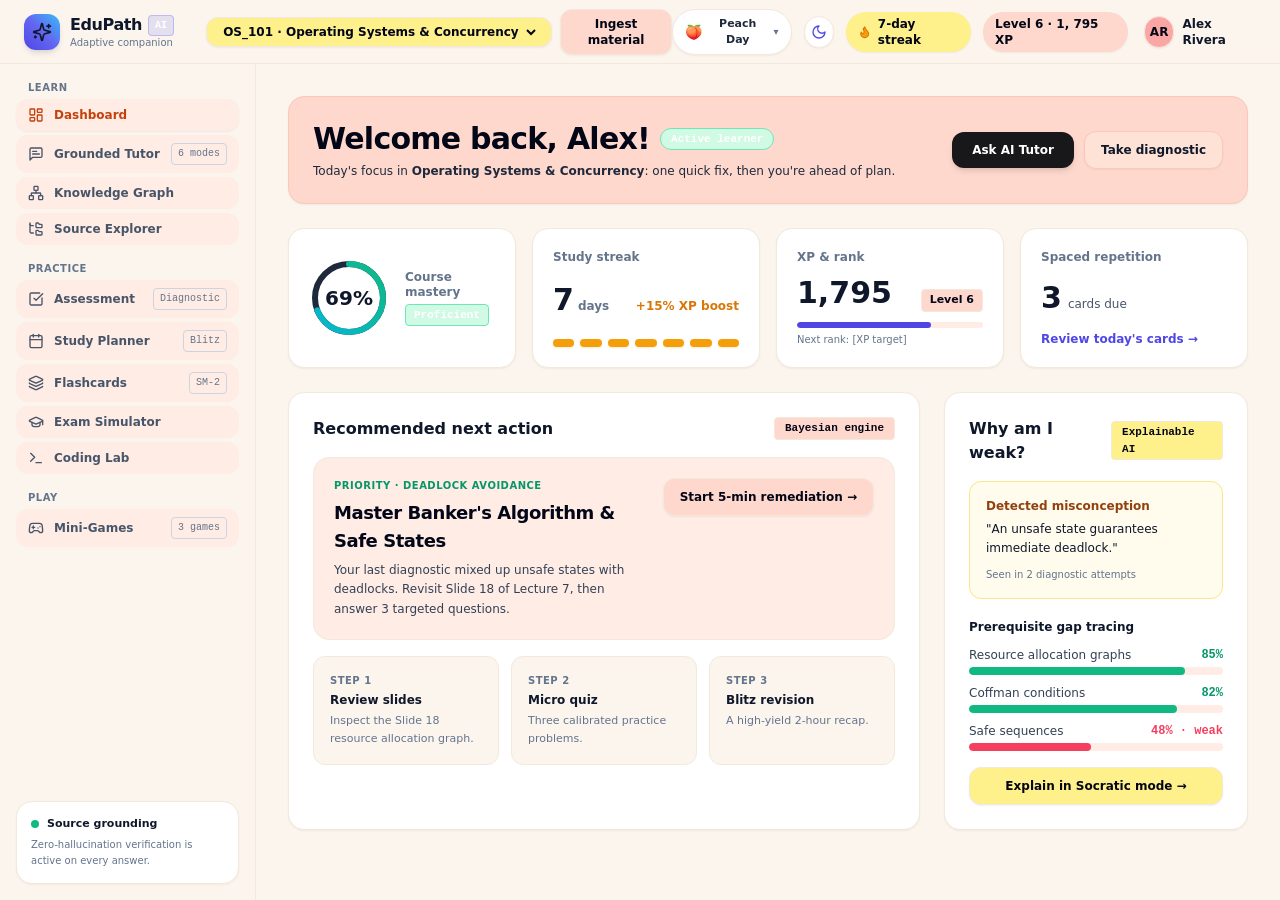
==== commit aeb37da8: "deploy(pages): automated production build from main 57155f11bfd629898241c6164215994f353672d9" ====
--- a/index.html
+++ b/index.html
@@ -5,8 +5,8 @@
     <link rel="icon" type="image/svg+xml" href="data:image/svg+xml,<svg xmlns='http://www.w3.org/2000/svg' viewBox='0 0 24 24' fill='%236366f1'><path d='M12 2L2 7l10 5 10-5-10-5zM2 17l10 5 10-5M2 12l10 5 10-5'/></svg>" />
     <meta name="viewport" content="width=device-width, initial-scale=1.0" />
     <title>EduPath AI — Multimodal Adaptive Learning Companion</title>
-    <script type="module" crossorigin src="./assets/index-DhyxolbY.js"></script>
-    <link rel="stylesheet" crossorigin href="./assets/index-CaaN43Cl.css">
+    <script type="module" crossorigin src="./assets/index-BJfG8lSR.js"></script>
+    <link rel="stylesheet" crossorigin href="./assets/index-gHJMsGMI.css">
   </head>
   <body class="bg-slate-900 text-slate-100 min-h-screen">
     <div id="root"></div>
--- a/assets/index-gHJMsGMI.css
+++ b/assets/index-gHJMsGMI.css
@@ -0,0 +1 @@
+*,:before,:after{--tw-border-spacing-x: 0;--tw-border-spacing-y: 0;--tw-translate-x: 0;--tw-translate-y: 0;--tw-rotate: 0;--tw-skew-x: 0;--tw-skew-y: 0;--tw-scale-x: 1;--tw-scale-y: 1;--tw-pan-x: ;--tw-pan-y: ;--tw-pinch-zoom: ;--tw-scroll-snap-strictness: proximity;--tw-gradient-from-position: ;--tw-gradient-via-position: ;--tw-gradient-to-position: ;--tw-ordinal: ;--tw-slashed-zero: ;--tw-numeric-figure: ;--tw-numeric-spacing: ;--tw-numeric-fraction: ;--tw-ring-inset: ;--tw-ring-offset-width: 0px;--tw-ring-offset-color: #fff;--tw-ring-color: rgb(59 130 246 / .5);--tw-ring-offset-shadow: 0 0 #0000;--tw-ring-shadow: 0 0 #0000;--tw-shadow: 0 0 #0000;--tw-shadow-colored: 0 0 #0000;--tw-blur: ;--tw-brightness: ;--tw-contrast: ;--tw-grayscale: ;--tw-hue-rotate: ;--tw-invert: ;--tw-saturate: ;--tw-sepia: ;--tw-drop-shadow: ;--tw-backdrop-blur: ;--tw-backdrop-brightness: ;--tw-backdrop-contrast: ;--tw-backdrop-grayscale: ;--tw-backdrop-hue-rotate: ;--tw-backdrop-invert: ;--tw-backdrop-opacity: ;--tw-backdrop-saturate: ;--tw-backdrop-sepia: ;--tw-contain-size: ;--tw-contain-layout: ;--tw-contain-paint: ;--tw-contain-style: }::backdrop{--tw-border-spacing-x: 0;--tw-border-spacing-y: 0;--tw-translate-x: 0;--tw-translate-y: 0;--tw-rotate: 0;--tw-skew-x: 0;--tw-skew-y: 0;--tw-scale-x: 1;--tw-scale-y: 1;--tw-pan-x: ;--tw-pan-y: ;--tw-pinch-zoom: ;--tw-scroll-snap-strictness: proximity;--tw-gradient-from-position: ;--tw-gradient-via-position: ;--tw-gradient-to-position: ;--tw-ordinal: ;--tw-slashed-zero: ;--tw-numeric-figure: ;--tw-numeric-spacing: ;--tw-numeric-fraction: ;--tw-ring-inset: ;--tw-ring-offset-width: 0px;--tw-ring-offset-color: #fff;--tw-ring-color: rgb(59 130 246 / .5);--tw-ring-offset-shadow: 0 0 #0000;--tw-ring-shadow: 0 0 #0000;--tw-shadow: 0 0 #0000;--tw-shadow-colored: 0 0 #0000;--tw-blur: ;--tw-brightness: ;--tw-contrast: ;--tw-grayscale: ;--tw-hue-rotate: ;--tw-invert: ;--tw-saturate: ;--tw-sepia: ;--tw-drop-shadow: ;--tw-backdrop-blur: ;--tw-backdrop-brightness: ;--tw-backdrop-contrast: ;--tw-backdrop-grayscale: ;--tw-backdrop-hue-rotate: ;--tw-backdrop-invert: ;--tw-backdrop-opacity: ;--tw-backdrop-saturate: ;--tw-backdrop-sepia: ;--tw-contain-size: ;--tw-contain-layout: ;--tw-contain-paint: ;--tw-contain-style: }*,:before,:after{box-sizing:border-box;border-width:0;border-style:solid;border-color:#e5e7eb}:before,:after{--tw-content: ""}html,:host{line-height:1.5;-webkit-text-size-adjust:100%;-moz-tab-size:4;-o-tab-size:4;tab-size:4;font-family:ui-sans-serif,system-ui,sans-serif,"Apple Color Emoji","Segoe UI Emoji",Segoe UI Symbol,"Noto Color Emoji";font-feature-settings:normal;font-variation-settings:normal;-webkit-tap-highlight-color:transparent}body{margin:0;line-height:inherit}hr{height:0;color:inherit;border-top-width:1px}abbr:where([title]){-webkit-text-decoration:underline dotted;text-decoration:underline dotted}h1,h2,h3,h4,h5,h6{font-size:inherit;font-weight:inherit}a{color:inherit;text-decoration:inherit}b,strong{font-weight:bolder}code,kbd,samp,pre{font-family:ui-monospace,SFMono-Regular,Menlo,Monaco,Consolas,Liberation Mono,Courier New,monospace;font-feature-settings:normal;font-variation-settings:normal;font-size:1em}small{font-size:80%}sub,sup{font-size:75%;line-height:0;position:relative;vertical-align:baseline}sub{bottom:-.25em}sup{top:-.5em}table{text-indent:0;border-color:inherit;border-collapse:collapse}button,input,optgroup,select,textarea{font-family:inherit;font-feature-settings:inherit;font-variation-settings:inherit;font-size:100%;font-weight:inherit;line-height:inherit;letter-spacing:inherit;color:inherit;margin:0;padding:0}button,select{text-transform:none}button,input:where([type=button]),input:where([type=reset]),input:where([type=submit]){-webkit-appearance:button;background-color:transparent;background-image:none}:-moz-focusring{outline:auto}:-moz-ui-invalid{box-shadow:none}progress{vertical-align:baseline}::-webkit-inner-spin-button,::-webkit-outer-spin-button{height:auto}[type=search]{-webkit-appearance:textfield;outline-offset:-2px}::-webkit-search-decoration{-webkit-appearance:none}::-webkit-file-upload-button{-webkit-appearance:button;font:inherit}summary{display:list-item}blockquote,dl,dd,h1,h2,h3,h4,h5,h6,hr,figure,p,pre{margin:0}fieldset{margin:0;padding:0}legend{padding:0}ol,ul,menu{list-style:none;margin:0;padding:0}dialog{padding:0}textarea{resize:vertical}input::-moz-placeholder,textarea::-moz-placeholder{opacity:1;color:#9ca3af}input::placeholder,textarea::placeholder{opacity:1;color:#9ca3af}button,[role=button]{cursor:pointer}:disabled{cursor:default}img,svg,video,canvas,audio,iframe,embed,object{display:block;vertical-align:middle}img,video{max-width:100%;height:auto}[hidden]:where(:not([hidden=until-found])){display:none}:root{--theme-bg-canvas: #fbf5ee;--theme-bg-card: #ffffff;--theme-bg-inner-card: #feece5;--theme-border-card: #f3e8dc;--theme-banner-bg: #fed8cd;--theme-banner-border: #fbc8b7;--theme-course-pill: #fef08a;--theme-ingest-btn: #fed8cd;--theme-remediation-btn: #fed8cd;--theme-socratic-btn: #fef08a}[data-theme=day-peach]{--theme-bg-canvas: #fbf5ee;--theme-bg-card: #ffffff;--theme-bg-inner-card: #feece5;--theme-border-card: #f3e8dc;--theme-banner-bg: #fed8cd;--theme-banner-border: #fbc8b7;--theme-course-pill: #fef08a;--theme-ingest-btn: #fed8cd;--theme-remediation-btn: #fed8cd;--theme-socratic-btn: #fef08a}[data-theme=day-rose]{--theme-bg-canvas: #fcf2f4;--theme-bg-card: #ffffff;--theme-bg-inner-card: #fef2f4;--theme-border-card: #fce7eb;--theme-banner-bg: #fce3e8;--theme-banner-border: #f9bfcb;--theme-course-pill: #fce7f3;--theme-ingest-btn: #fdd9e0;--theme-remediation-btn: #fdd9e0;--theme-socratic-btn: #f3e8ff}[data-theme=night-indigo]{--theme-bg-canvas: #0c0e1d;--theme-bg-card: #161932;--theme-bg-inner-card: #1a1e3d;--theme-border-card: #24284d;--theme-banner-bg: #21274a;--theme-banner-border: #3b4280;--theme-course-pill: #6ee7b7;--theme-ingest-btn: #818cf8;--theme-remediation-btn: #818cf8;--theme-socratic-btn: #6ee7b7}[data-theme=night-emerald]{--theme-bg-canvas: #071312;--theme-bg-card: #10211f;--theme-bg-inner-card: #142a27;--theme-border-card: #1c3835;--theme-banner-bg: #173330;--theme-banner-border: #28544f;--theme-course-pill: #fef08a;--theme-ingest-btn: #5eead4;--theme-remediation-btn: #5eead4;--theme-socratic-btn: #fef08a}body{background-color:var(--theme-bg-canvas);color:#1e293b;font-family:ui-sans-serif,system-ui,sans-serif,"Apple Color Emoji","Segoe UI Emoji",Segoe UI Symbol,"Noto Color Emoji";-webkit-font-smoothing:antialiased;-moz-osx-font-smoothing:grayscale;transition-property:color,background-color,border-color,text-decoration-color,fill,stroke;transition-timing-function:cubic-bezier(.4,0,.2,1);transition-duration:.2s}body *::-moz-selection{--tw-bg-opacity: 1;background-color:rgb(99 102 241 / var(--tw-bg-opacity, 1));--tw-text-opacity: 1;color:rgb(255 255 255 / var(--tw-text-opacity, 1))}body *::selection{--tw-bg-opacity: 1;background-color:rgb(99 102 241 / var(--tw-bg-opacity, 1));--tw-text-opacity: 1;color:rgb(255 255 255 / var(--tw-text-opacity, 1))}body::-moz-selection{--tw-bg-opacity: 1;background-color:rgb(99 102 241 / var(--tw-bg-opacity, 1));--tw-text-opacity: 1;color:rgb(255 255 255 / var(--tw-text-opacity, 1))}body::selection{--tw-bg-opacity: 1;background-color:rgb(99 102 241 / var(--tw-bg-opacity, 1));--tw-text-opacity: 1;color:rgb(255 255 255 / var(--tw-text-opacity, 1))}.dark body{color:#f8fafc}.static{position:static}.fixed{position:fixed}.absolute{position:absolute}.relative{position:relative}.sticky{position:sticky}.inset-0{top:0;right:0;bottom:0;left:0}.right-0{right:0}.right-4{right:1rem}.top-0{top:0}.top-16{top:4rem}.top-4{top:1rem}.z-10{z-index:10}.z-40{z-index:40}.z-50{z-index:50}.mx-1{margin-left:.25rem;margin-right:.25rem}.mx-auto{margin-left:auto;margin-right:auto}.my-2{margin-top:.5rem;margin-bottom:.5rem}.my-8{margin-top:2rem;margin-bottom:2rem}.my-auto{margin-top:auto;margin-bottom:auto}.-mt-0\.5{margin-top:-.125rem}.mb-1{margin-bottom:.25rem}.mb-2{margin-bottom:.5rem}.mb-2\.5{margin-bottom:.625rem}.mb-3{margin-bottom:.75rem}.ml-1{margin-left:.25rem}.ml-2{margin-left:.5rem}.ml-auto{margin-left:auto}.mr-1{margin-right:.25rem}.mt-0\.5{margin-top:.125rem}.mt-1{margin-top:.25rem}.mt-1\.5{margin-top:.375rem}.mt-2{margin-top:.5rem}.mt-3{margin-top:.75rem}.mt-4{margin-top:1rem}.line-clamp-2{overflow:hidden;display:-webkit-box;-webkit-box-orient:vertical;-webkit-line-clamp:2}.line-clamp-3{overflow:hidden;display:-webkit-box;-webkit-box-orient:vertical;-webkit-line-clamp:3}.block{display:block}.inline-block{display:inline-block}.inline{display:inline}.flex{display:flex}.inline-flex{display:inline-flex}.table{display:table}.grid{display:grid}.contents{display:contents}.hidden{display:none}.h-1\.5{height:.375rem}.h-10{height:2.5rem}.h-12{height:3rem}.h-16{height:4rem}.h-2{height:.5rem}.h-2\.5{height:.625rem}.h-20{height:5rem}.h-3{height:.75rem}.h-3\.5{height:.875rem}.h-4{height:1rem}.h-5{height:1.25rem}.h-6{height:1.5rem}.h-7{height:1.75rem}.h-8{height:2rem}.h-9{height:2.25rem}.h-\[calc\(100vh-4rem\)\]{height:calc(100vh - 4rem)}.h-full{height:100%}.max-h-40{max-height:10rem}.max-h-\[90vh\]{max-height:90vh}.min-h-\[320px\]{min-height:320px}.min-h-\[460px\]{min-height:460px}.min-h-screen{min-height:100vh}.w-1\.5{width:.375rem}.w-10{width:2.5rem}.w-12{width:3rem}.w-16{width:4rem}.w-2{width:.5rem}.w-2\.5{width:.625rem}.w-20{width:5rem}.w-3{width:.75rem}.w-3\.5{width:.875rem}.w-4{width:1rem}.w-5{width:1.25rem}.w-56{width:14rem}.w-6{width:1.5rem}.w-64{width:16rem}.w-7{width:1.75rem}.w-8{width:2rem}.w-80{width:20rem}.w-9{width:2.25rem}.w-\[48\%\]{width:48%}.w-\[72\%\]{width:72%}.w-\[82\%\]{width:82%}.w-\[85\%\]{width:85%}.w-full{width:100%}.min-w-0{min-width:0px}.min-w-\[240px\]{min-width:240px}.max-w-2xl{max-width:42rem}.max-w-3xl{max-width:48rem}.max-w-4xl{max-width:56rem}.max-w-5xl{max-width:64rem}.max-w-6xl{max-width:72rem}.max-w-7xl{max-width:80rem}.max-w-\[220px\]{max-width:220px}.max-w-lg{max-width:32rem}.max-w-md{max-width:28rem}.max-w-sm{max-width:24rem}.max-w-xl{max-width:36rem}.flex-1{flex:1 1 0%}.shrink-0{flex-shrink:0}.-rotate-90{--tw-rotate: -90deg;transform:translate(var(--tw-translate-x),var(--tw-translate-y)) rotate(var(--tw-rotate)) skew(var(--tw-skew-x)) skewY(var(--tw-skew-y)) scaleX(var(--tw-scale-x)) scaleY(var(--tw-scale-y))}.transform{transform:translate(var(--tw-translate-x),var(--tw-translate-y)) rotate(var(--tw-rotate)) skew(var(--tw-skew-x)) skewY(var(--tw-skew-y)) scaleX(var(--tw-scale-x)) scaleY(var(--tw-scale-y))}@keyframes ping{75%,to{transform:scale(2);opacity:0}}.animate-ping{animation:ping 1s cubic-bezier(0,0,.2,1) infinite}@keyframes pulse{50%{opacity:.5}}.animate-pulse{animation:pulse 2s cubic-bezier(.4,0,.6,1) infinite}@keyframes spin{to{transform:rotate(360deg)}}.animate-spin{animation:spin 1s linear infinite}.cursor-pointer{cursor:pointer}.select-none{-webkit-user-select:none;-moz-user-select:none;user-select:none}.resize-none{resize:none}.list-disc{list-style-type:disc}.grid-cols-1{grid-template-columns:repeat(1,minmax(0,1fr))}.grid-cols-2{grid-template-columns:repeat(2,minmax(0,1fr))}.grid-cols-3{grid-template-columns:repeat(3,minmax(0,1fr))}.grid-cols-6{grid-template-columns:repeat(6,minmax(0,1fr))}.flex-col{flex-direction:column}.flex-wrap{flex-wrap:wrap}.items-start{align-items:flex-start}.items-center{align-items:center}.items-baseline{align-items:baseline}.justify-start{justify-content:flex-start}.justify-end{justify-content:flex-end}.justify-center{justify-content:center}.justify-between{justify-content:space-between}.gap-0\.5{gap:.125rem}.gap-1{gap:.25rem}.gap-1\.5{gap:.375rem}.gap-2{gap:.5rem}.gap-2\.5{gap:.625rem}.gap-3{gap:.75rem}.gap-4{gap:1rem}.gap-6{gap:1.5rem}.space-y-1>:not([hidden])~:not([hidden]){--tw-space-y-reverse: 0;margin-top:calc(.25rem * calc(1 - var(--tw-space-y-reverse)));margin-bottom:calc(.25rem * var(--tw-space-y-reverse))}.space-y-1\.5>:not([hidden])~:not([hidden]){--tw-space-y-reverse: 0;margin-top:calc(.375rem * calc(1 - var(--tw-space-y-reverse)));margin-bottom:calc(.375rem * var(--tw-space-y-reverse))}.space-y-2>:not([hidden])~:not([hidden]){--tw-space-y-reverse: 0;margin-top:calc(.5rem * calc(1 - var(--tw-space-y-reverse)));margin-bottom:calc(.5rem * var(--tw-space-y-reverse))}.space-y-2\.5>:not([hidden])~:not([hidden]){--tw-space-y-reverse: 0;margin-top:calc(.625rem * calc(1 - var(--tw-space-y-reverse)));margin-bottom:calc(.625rem * var(--tw-space-y-reverse))}.space-y-3>:not([hidden])~:not([hidden]){--tw-space-y-reverse: 0;margin-top:calc(.75rem * calc(1 - var(--tw-space-y-reverse)));margin-bottom:calc(.75rem * var(--tw-space-y-reverse))}.space-y-4>:not([hidden])~:not([hidden]){--tw-space-y-reverse: 0;margin-top:calc(1rem * calc(1 - var(--tw-space-y-reverse)));margin-bottom:calc(1rem * var(--tw-space-y-reverse))}.space-y-5>:not([hidden])~:not([hidden]){--tw-space-y-reverse: 0;margin-top:calc(1.25rem * calc(1 - var(--tw-space-y-reverse)));margin-bottom:calc(1.25rem * var(--tw-space-y-reverse))}.space-y-6>:not([hidden])~:not([hidden]){--tw-space-y-reverse: 0;margin-top:calc(1.5rem * calc(1 - var(--tw-space-y-reverse)));margin-bottom:calc(1.5rem * var(--tw-space-y-reverse))}.space-y-8>:not([hidden])~:not([hidden]){--tw-space-y-reverse: 0;margin-top:calc(2rem * calc(1 - var(--tw-space-y-reverse)));margin-bottom:calc(2rem * var(--tw-space-y-reverse))}.overflow-auto{overflow:auto}.overflow-hidden{overflow:hidden}.overflow-x-auto{overflow-x:auto}.overflow-y-auto{overflow-y:auto}.truncate{overflow:hidden;text-overflow:ellipsis;white-space:nowrap}.whitespace-nowrap{white-space:nowrap}.whitespace-pre-wrap{white-space:pre-wrap}.rounded{border-radius:.25rem}.rounded-2xl{border-radius:1rem}.rounded-full{border-radius:9999px}.rounded-lg{border-radius:.5rem}.rounded-xl{border-radius:.75rem}.border{border-width:1px}.border-2{border-width:2px}.border-\[1\.5px\]{border-width:1.5px}.border-b{border-bottom-width:1px}.border-l{border-left-width:1px}.border-l-2{border-left-width:2px}.border-r{border-right-width:1px}.border-t{border-top-width:1px}.border-dashed{border-style:dashed}.border-amber-200{--tw-border-opacity: 1;border-color:rgb(253 230 138 / var(--tw-border-opacity, 1))}.border-amber-300{--tw-border-opacity: 1;border-color:rgb(252 211 77 / var(--tw-border-opacity, 1))}.border-amber-400{--tw-border-opacity: 1;border-color:rgb(251 191 36 / var(--tw-border-opacity, 1))}.border-amber-500\/20{border-color:#f59e0b33}.border-amber-500\/25{border-color:#f59e0b40}.border-amber-500\/30{border-color:#f59e0b4d}.border-amber-500\/40{border-color:#f59e0b66}.border-emerald-200{--tw-border-opacity: 1;border-color:rgb(167 243 208 / var(--tw-border-opacity, 1))}.border-emerald-300{--tw-border-opacity: 1;border-color:rgb(110 231 183 / var(--tw-border-opacity, 1))}.border-emerald-500{--tw-border-opacity: 1;border-color:rgb(16 185 129 / var(--tw-border-opacity, 1))}.border-emerald-500\/20{border-color:#10b98133}.border-emerald-500\/25{border-color:#10b98140}.border-emerald-500\/30{border-color:#10b9814d}.border-emerald-500\/40{border-color:#10b98166}.border-emerald-700{--tw-border-opacity: 1;border-color:rgb(4 120 87 / var(--tw-border-opacity, 1))}.border-indigo-100{--tw-border-opacity: 1;border-color:rgb(224 231 255 / var(--tw-border-opacity, 1))}.border-indigo-200{--tw-border-opacity: 1;border-color:rgb(199 210 254 / var(--tw-border-opacity, 1))}.border-indigo-300{--tw-border-opacity: 1;border-color:rgb(165 180 252 / var(--tw-border-opacity, 1))}.border-indigo-400{--tw-border-opacity: 1;border-color:rgb(129 140 248 / var(--tw-border-opacity, 1))}.border-indigo-500{--tw-border-opacity: 1;border-color:rgb(99 102 241 / var(--tw-border-opacity, 1))}.border-indigo-500\/20{border-color:#6366f133}.border-indigo-500\/25{border-color:#6366f140}.border-indigo-500\/30{border-color:#6366f14d}.border-indigo-500\/35{border-color:#6366f159}.border-indigo-500\/40{border-color:#6366f166}.border-indigo-600{--tw-border-opacity: 1;border-color:rgb(79 70 229 / var(--tw-border-opacity, 1))}.border-indigo-700{--tw-border-opacity: 1;border-color:rgb(67 56 202 / var(--tw-border-opacity, 1))}.border-purple-500\/25{border-color:#a855f740}.border-purple-500\/40{border-color:#a855f766}.border-red-300{--tw-border-opacity: 1;border-color:rgb(252 165 165 / var(--tw-border-opacity, 1))}.border-rose-200{--tw-border-opacity: 1;border-color:rgb(254 205 211 / var(--tw-border-opacity, 1))}.border-rose-300{--tw-border-opacity: 1;border-color:rgb(253 164 175 / var(--tw-border-opacity, 1))}.border-rose-500{--tw-border-opacity: 1;border-color:rgb(244 63 94 / var(--tw-border-opacity, 1))}.border-rose-500\/20{border-color:#f43f5e33}.border-rose-500\/30{border-color:#f43f5e4d}.border-rose-500\/40{border-color:#f43f5e66}.border-sky-500\/25{border-color:#0ea5e940}.border-sky-500\/30{border-color:#0ea5e94d}.border-sky-500\/40{border-color:#0ea5e966}.border-slate-100{--tw-border-opacity: 1;border-color:rgb(241 245 249 / var(--tw-border-opacity, 1))}.border-slate-200{--tw-border-opacity: 1;border-color:rgb(226 232 240 / var(--tw-border-opacity, 1))}.border-slate-200\/60{border-color:#e2e8f099}.border-slate-300{--tw-border-opacity: 1;border-color:rgb(203 213 225 / var(--tw-border-opacity, 1))}.border-slate-700{--tw-border-opacity: 1;border-color:rgb(51 65 85 / var(--tw-border-opacity, 1))}.border-slate-800{--tw-border-opacity: 1;border-color:rgb(30 41 59 / var(--tw-border-opacity, 1))}.border-slate-800\/60{border-color:#1e293b99}.border-slate-800\/80{border-color:#1e293bcc}.border-slate-800\/90{border-color:#1e293be6}.border-slate-900{--tw-border-opacity: 1;border-color:rgb(15 23 42 / var(--tw-border-opacity, 1))}.border-slate-900\/30{border-color:#0f172a4d}.border-teal-300{--tw-border-opacity: 1;border-color:rgb(94 234 212 / var(--tw-border-opacity, 1))}.bg-\[\#5eead4\]{--tw-bg-opacity: 1;background-color:rgb(94 234 212 / var(--tw-bg-opacity, 1))}.bg-\[\#818cf8\]{--tw-bg-opacity: 1;background-color:rgb(129 140 248 / var(--tw-bg-opacity, 1))}.bg-\[\#fca5a5\]{--tw-bg-opacity: 1;background-color:rgb(252 165 165 / var(--tw-bg-opacity, 1))}.bg-\[\#fdd9e0\]{--tw-bg-opacity: 1;background-color:rgb(253 217 224 / var(--tw-bg-opacity, 1))}.bg-\[\#fed8cd\]{--tw-bg-opacity: 1;background-color:rgb(254 216 205 / var(--tw-bg-opacity, 1))}.bg-amber-100{--tw-bg-opacity: 1;background-color:rgb(254 243 199 / var(--tw-bg-opacity, 1))}.bg-amber-50{--tw-bg-opacity: 1;background-color:rgb(255 251 235 / var(--tw-bg-opacity, 1))}.bg-amber-50\/90{background-color:#fffbebe6}.bg-amber-500{--tw-bg-opacity: 1;background-color:rgb(245 158 11 / var(--tw-bg-opacity, 1))}.bg-amber-500\/10{background-color:#f59e0b1a}.bg-amber-500\/15{background-color:#f59e0b26}.bg-amber-500\/20{background-color:#f59e0b33}.bg-black\/75{background-color:#000000bf}.bg-emerald-100{--tw-bg-opacity: 1;background-color:rgb(209 250 229 / var(--tw-bg-opacity, 1))}.bg-emerald-50{--tw-bg-opacity: 1;background-color:rgb(236 253 245 / var(--tw-bg-opacity, 1))}.bg-emerald-50\/70{background-color:#ecfdf5b3}.bg-emerald-500{--tw-bg-opacity: 1;background-color:rgb(16 185 129 / var(--tw-bg-opacity, 1))}.bg-emerald-500\/10{background-color:#10b9811a}.bg-emerald-500\/15{background-color:#10b98126}.bg-emerald-500\/20{background-color:#10b98133}.bg-emerald-600{--tw-bg-opacity: 1;background-color:rgb(5 150 105 / var(--tw-bg-opacity, 1))}.bg-emerald-950{--tw-bg-opacity: 1;background-color:rgb(2 44 34 / var(--tw-bg-opacity, 1))}.bg-indigo-400{--tw-bg-opacity: 1;background-color:rgb(129 140 248 / var(--tw-bg-opacity, 1))}.bg-indigo-50{--tw-bg-opacity: 1;background-color:rgb(238 242 255 / var(--tw-bg-opacity, 1))}.bg-indigo-50\/60{background-color:#eef2ff99}.bg-indigo-50\/70{background-color:#eef2ffb3}.bg-indigo-500{--tw-bg-opacity: 1;background-color:rgb(99 102 241 / var(--tw-bg-opacity, 1))}.bg-indigo-500\/10{background-color:#6366f11a}.bg-indigo-500\/15{background-color:#6366f126}.bg-indigo-500\/20{background-color:#6366f133}.bg-indigo-500\/30{background-color:#6366f14d}.bg-indigo-600{--tw-bg-opacity: 1;background-color:rgb(79 70 229 / var(--tw-bg-opacity, 1))}.bg-indigo-600\/20{background-color:#4f46e533}.bg-indigo-600\/25{background-color:#4f46e540}.bg-indigo-950{--tw-bg-opacity: 1;background-color:rgb(30 27 75 / var(--tw-bg-opacity, 1))}.bg-indigo-950\/25{background-color:#1e1b4b40}.bg-indigo-950\/40{background-color:#1e1b4b66}.bg-purple-500\/20{background-color:#a855f733}.bg-red-50{--tw-bg-opacity: 1;background-color:rgb(254 242 242 / var(--tw-bg-opacity, 1))}.bg-rose-100{--tw-bg-opacity: 1;background-color:rgb(255 228 230 / var(--tw-bg-opacity, 1))}.bg-rose-50{--tw-bg-opacity: 1;background-color:rgb(255 241 242 / var(--tw-bg-opacity, 1))}.bg-rose-500{--tw-bg-opacity: 1;background-color:rgb(244 63 94 / var(--tw-bg-opacity, 1))}.bg-rose-500\/10{background-color:#f43f5e1a}.bg-rose-500\/15{background-color:#f43f5e26}.bg-rose-500\/20{background-color:#f43f5e33}.bg-rose-600{--tw-bg-opacity: 1;background-color:rgb(225 29 72 / var(--tw-bg-opacity, 1))}.bg-sky-500\/10{background-color:#0ea5e91a}.bg-sky-500\/20{background-color:#0ea5e933}.bg-slate-100{--tw-bg-opacity: 1;background-color:rgb(241 245 249 / var(--tw-bg-opacity, 1))}.bg-slate-100\/70{background-color:#f1f5f9b3}.bg-slate-200{--tw-bg-opacity: 1;background-color:rgb(226 232 240 / var(--tw-bg-opacity, 1))}.bg-slate-200\/80{background-color:#e2e8f0cc}.bg-slate-50{--tw-bg-opacity: 1;background-color:rgb(248 250 252 / var(--tw-bg-opacity, 1))}.bg-slate-50\/80{background-color:#f8fafccc}.bg-slate-800{--tw-bg-opacity: 1;background-color:rgb(30 41 59 / var(--tw-bg-opacity, 1))}.bg-slate-800\/90{background-color:#1e293be6}.bg-slate-900{--tw-bg-opacity: 1;background-color:rgb(15 23 42 / var(--tw-bg-opacity, 1))}.bg-slate-900\/50{background-color:#0f172a80}.bg-slate-900\/60{background-color:#0f172a99}.bg-slate-900\/70{background-color:#0f172ab3}.bg-slate-900\/90{background-color:#0f172ae6}.bg-slate-900\/95{background-color:#0f172af2}.bg-slate-950{--tw-bg-opacity: 1;background-color:rgb(2 6 23 / var(--tw-bg-opacity, 1))}.bg-slate-950\/40{background-color:#02061766}.bg-slate-950\/50{background-color:#02061780}.bg-slate-950\/60{background-color:#02061799}.bg-slate-950\/70{background-color:#020617b3}.bg-slate-950\/80{background-color:#020617cc}.bg-slate-950\/90{background-color:#020617e6}.bg-teal-50{--tw-bg-opacity: 1;background-color:rgb(240 253 250 / var(--tw-bg-opacity, 1))}.bg-transparent{background-color:transparent}.bg-white{--tw-bg-opacity: 1;background-color:rgb(255 255 255 / var(--tw-bg-opacity, 1))}.bg-gradient-to-br{background-image:linear-gradient(to bottom right,var(--tw-gradient-stops))}.bg-gradient-to-r{background-image:linear-gradient(to right,var(--tw-gradient-stops))}.bg-gradient-to-tr{background-image:linear-gradient(to top right,var(--tw-gradient-stops))}.from-amber-500{--tw-gradient-from: #f59e0b var(--tw-gradient-from-position);--tw-gradient-to: rgb(245 158 11 / 0) var(--tw-gradient-to-position);--tw-gradient-stops: var(--tw-gradient-from), var(--tw-gradient-to)}.from-emerald-500{--tw-gradient-from: #10b981 var(--tw-gradient-from-position);--tw-gradient-to: rgb(16 185 129 / 0) var(--tw-gradient-to-position);--tw-gradient-stops: var(--tw-gradient-from), var(--tw-gradient-to)}.from-indigo-600{--tw-gradient-from: #4f46e5 var(--tw-gradient-from-position);--tw-gradient-to: rgb(79 70 229 / 0) var(--tw-gradient-to-position);--tw-gradient-stops: var(--tw-gradient-from), var(--tw-gradient-to)}.from-indigo-950\/60{--tw-gradient-from: rgb(30 27 75 / .6) var(--tw-gradient-from-position);--tw-gradient-to: rgb(30 27 75 / 0) var(--tw-gradient-to-position);--tw-gradient-stops: var(--tw-gradient-from), var(--tw-gradient-to)}.from-slate-900{--tw-gradient-from: #0f172a var(--tw-gradient-from-position);--tw-gradient-to: rgb(15 23 42 / 0) var(--tw-gradient-to-position);--tw-gradient-stops: var(--tw-gradient-from), var(--tw-gradient-to)}.via-indigo-500{--tw-gradient-to: rgb(99 102 241 / 0) var(--tw-gradient-to-position);--tw-gradient-stops: var(--tw-gradient-from), #6366f1 var(--tw-gradient-via-position), var(--tw-gradient-to)}.via-indigo-950\/50{--tw-gradient-to: rgb(30 27 75 / 0) var(--tw-gradient-to-position);--tw-gradient-stops: var(--tw-gradient-from), rgb(30 27 75 / .5) var(--tw-gradient-via-position), var(--tw-gradient-to)}.via-slate-950\/80{--tw-gradient-to: rgb(2 6 23 / 0) var(--tw-gradient-to-position);--tw-gradient-stops: var(--tw-gradient-from), rgb(2 6 23 / .8) var(--tw-gradient-via-position), var(--tw-gradient-to)}.to-orange-600{--tw-gradient-to: #ea580c var(--tw-gradient-to-position)}.to-purple-950\/50{--tw-gradient-to: rgb(59 7 100 / .5) var(--tw-gradient-to-position)}.to-sky-400{--tw-gradient-to: #38bdf8 var(--tw-gradient-to-position)}.to-slate-900{--tw-gradient-to: #0f172a var(--tw-gradient-to-position)}.to-teal-600{--tw-gradient-to: #0d9488 var(--tw-gradient-to-position)}.fill-amber-500{fill:#f59e0b}.fill-rose-600{fill:#e11d48}.fill-slate-800{fill:#1e293b}.fill-white{fill:#fff}.p-0\.5{padding:.125rem}.p-1{padding:.25rem}.p-1\.5{padding:.375rem}.p-2{padding:.5rem}.p-2\.5{padding:.625rem}.p-3{padding:.75rem}.p-3\.5{padding:.875rem}.p-4{padding:1rem}.p-5{padding:1.25rem}.p-6{padding:1.5rem}.p-8{padding:2rem}.px-1\.5{padding-left:.375rem;padding-right:.375rem}.px-2{padding-left:.5rem;padding-right:.5rem}.px-2\.5{padding-left:.625rem;padding-right:.625rem}.px-3{padding-left:.75rem;padding-right:.75rem}.px-3\.5{padding-left:.875rem;padding-right:.875rem}.px-4{padding-left:1rem;padding-right:1rem}.px-5{padding-left:1.25rem;padding-right:1.25rem}.px-6{padding-left:1.5rem;padding-right:1.5rem}.py-0\.5{padding-top:.125rem;padding-bottom:.125rem}.py-1{padding-top:.25rem;padding-bottom:.25rem}.py-1\.5{padding-top:.375rem;padding-bottom:.375rem}.py-2{padding-top:.5rem;padding-bottom:.5rem}.py-2\.5{padding-top:.625rem;padding-bottom:.625rem}.py-3{padding-top:.75rem;padding-bottom:.75rem}.py-6{padding-top:1.5rem;padding-bottom:1.5rem}.pb-1{padding-bottom:.25rem}.pb-2\.5{padding-bottom:.625rem}.pb-3{padding-bottom:.75rem}.pb-4{padding-bottom:1rem}.pb-6{padding-bottom:1.5rem}.pl-1{padding-left:.25rem}.pl-2{padding-left:.5rem}.pl-3{padding-left:.75rem}.pl-4{padding-left:1rem}.pl-6{padding-left:1.5rem}.pr-1{padding-right:.25rem}.pr-2{padding-right:.5rem}.pt-0\.5{padding-top:.125rem}.pt-1{padding-top:.25rem}.pt-2{padding-top:.5rem}.pt-2\.5{padding-top:.625rem}.pt-3{padding-top:.75rem}.pt-4{padding-top:1rem}.text-left{text-align:left}.text-center{text-align:center}.text-right{text-align:right}.font-mono{font-family:ui-monospace,SFMono-Regular,Menlo,Monaco,Consolas,Liberation Mono,Courier New,monospace}.font-sans{font-family:ui-sans-serif,system-ui,sans-serif,"Apple Color Emoji","Segoe UI Emoji",Segoe UI Symbol,"Noto Color Emoji"}.text-2xl{font-size:1.5rem;line-height:2rem}.text-3xl{font-size:1.875rem;line-height:2.25rem}.text-4xl{font-size:2.25rem;line-height:2.5rem}.text-\[10px\]{font-size:10px}.text-\[11px\]{font-size:11px}.text-\[9px\]{font-size:9px}.text-base{font-size:1rem;line-height:1.5rem}.text-lg{font-size:1.125rem;line-height:1.75rem}.text-sm{font-size:.875rem;line-height:1.25rem}.text-xl{font-size:1.25rem;line-height:1.75rem}.text-xs{font-size:.75rem;line-height:1rem}.font-bold{font-weight:700}.font-extrabold{font-weight:800}.font-medium{font-weight:500}.font-semibold{font-weight:600}.uppercase{text-transform:uppercase}.italic{font-style:italic}.leading-relaxed{line-height:1.625}.leading-tight{line-height:1.25}.tracking-tight{letter-spacing:-.025em}.tracking-wider{letter-spacing:.05em}.text-amber-100{--tw-text-opacity: 1;color:rgb(254 243 199 / var(--tw-text-opacity, 1))}.text-amber-200{--tw-text-opacity: 1;color:rgb(253 230 138 / var(--tw-text-opacity, 1))}.text-amber-300{--tw-text-opacity: 1;color:rgb(252 211 77 / var(--tw-text-opacity, 1))}.text-amber-400{--tw-text-opacity: 1;color:rgb(251 191 36 / var(--tw-text-opacity, 1))}.text-amber-500{--tw-text-opacity: 1;color:rgb(245 158 11 / var(--tw-text-opacity, 1))}.text-amber-600{--tw-text-opacity: 1;color:rgb(217 119 6 / var(--tw-text-opacity, 1))}.text-amber-700{--tw-text-opacity: 1;color:rgb(180 83 9 / var(--tw-text-opacity, 1))}.text-amber-800{--tw-text-opacity: 1;color:rgb(146 64 14 / var(--tw-text-opacity, 1))}.text-amber-900{--tw-text-opacity: 1;color:rgb(120 53 15 / var(--tw-text-opacity, 1))}.text-emerald-200{--tw-text-opacity: 1;color:rgb(167 243 208 / var(--tw-text-opacity, 1))}.text-emerald-300{--tw-text-opacity: 1;color:rgb(110 231 183 / var(--tw-text-opacity, 1))}.text-emerald-400{--tw-text-opacity: 1;color:rgb(52 211 153 / var(--tw-text-opacity, 1))}.text-emerald-600{--tw-text-opacity: 1;color:rgb(5 150 105 / var(--tw-text-opacity, 1))}.text-emerald-700{--tw-text-opacity: 1;color:rgb(4 120 87 / var(--tw-text-opacity, 1))}.text-emerald-800{--tw-text-opacity: 1;color:rgb(6 95 70 / var(--tw-text-opacity, 1))}.text-indigo-100{--tw-text-opacity: 1;color:rgb(224 231 255 / var(--tw-text-opacity, 1))}.text-indigo-200{--tw-text-opacity: 1;color:rgb(199 210 254 / var(--tw-text-opacity, 1))}.text-indigo-300{--tw-text-opacity: 1;color:rgb(165 180 252 / var(--tw-text-opacity, 1))}.text-indigo-400{--tw-text-opacity: 1;color:rgb(129 140 248 / var(--tw-text-opacity, 1))}.text-indigo-600{--tw-text-opacity: 1;color:rgb(79 70 229 / var(--tw-text-opacity, 1))}.text-indigo-700{--tw-text-opacity: 1;color:rgb(67 56 202 / var(--tw-text-opacity, 1))}.text-indigo-900{--tw-text-opacity: 1;color:rgb(49 46 129 / var(--tw-text-opacity, 1))}.text-indigo-950{--tw-text-opacity: 1;color:rgb(30 27 75 / var(--tw-text-opacity, 1))}.text-purple-300{--tw-text-opacity: 1;color:rgb(216 180 254 / var(--tw-text-opacity, 1))}.text-purple-400{--tw-text-opacity: 1;color:rgb(192 132 252 / var(--tw-text-opacity, 1))}.text-red-700{--tw-text-opacity: 1;color:rgb(185 28 28 / var(--tw-text-opacity, 1))}.text-rose-200{--tw-text-opacity: 1;color:rgb(254 205 211 / var(--tw-text-opacity, 1))}.text-rose-300{--tw-text-opacity: 1;color:rgb(253 164 175 / var(--tw-text-opacity, 1))}.text-rose-400{--tw-text-opacity: 1;color:rgb(251 113 133 / var(--tw-text-opacity, 1))}.text-rose-500{--tw-text-opacity: 1;color:rgb(244 63 94 / var(--tw-text-opacity, 1))}.text-rose-600{--tw-text-opacity: 1;color:rgb(225 29 72 / var(--tw-text-opacity, 1))}.text-rose-700{--tw-text-opacity: 1;color:rgb(190 18 60 / var(--tw-text-opacity, 1))}.text-rose-800{--tw-text-opacity: 1;color:rgb(159 18 57 / var(--tw-text-opacity, 1))}.text-rose-900{--tw-text-opacity: 1;color:rgb(136 19 55 / var(--tw-text-opacity, 1))}.text-rose-950{--tw-text-opacity: 1;color:rgb(76 5 25 / var(--tw-text-opacity, 1))}.text-sky-300{--tw-text-opacity: 1;color:rgb(125 211 252 / var(--tw-text-opacity, 1))}.text-sky-400{--tw-text-opacity: 1;color:rgb(56 189 248 / var(--tw-text-opacity, 1))}.text-sky-600{--tw-text-opacity: 1;color:rgb(2 132 199 / var(--tw-text-opacity, 1))}.text-slate-100{--tw-text-opacity: 1;color:rgb(241 245 249 / var(--tw-text-opacity, 1))}.text-slate-200{--tw-text-opacity: 1;color:rgb(226 232 240 / var(--tw-text-opacity, 1))}.text-slate-300{--tw-text-opacity: 1;color:rgb(203 213 225 / var(--tw-text-opacity, 1))}.text-slate-400{--tw-text-opacity: 1;color:rgb(148 163 184 / var(--tw-text-opacity, 1))}.text-slate-500{--tw-text-opacity: 1;color:rgb(100 116 139 / var(--tw-text-opacity, 1))}.text-slate-600{--tw-text-opacity: 1;color:rgb(71 85 105 / var(--tw-text-opacity, 1))}.text-slate-700{--tw-text-opacity: 1;color:rgb(51 65 85 / var(--tw-text-opacity, 1))}.text-slate-800{--tw-text-opacity: 1;color:rgb(30 41 59 / var(--tw-text-opacity, 1))}.text-slate-900{--tw-text-opacity: 1;color:rgb(15 23 42 / var(--tw-text-opacity, 1))}.text-slate-950{--tw-text-opacity: 1;color:rgb(2 6 23 / var(--tw-text-opacity, 1))}.text-teal-700{--tw-text-opacity: 1;color:rgb(15 118 110 / var(--tw-text-opacity, 1))}.text-white{--tw-text-opacity: 1;color:rgb(255 255 255 / var(--tw-text-opacity, 1))}.underline{text-decoration-line:underline}.accent-indigo-600{accent-color:#4f46e5}.opacity-30{opacity:.3}.opacity-75{opacity:.75}.opacity-80{opacity:.8}.opacity-90{opacity:.9}.shadow{--tw-shadow: 0 1px 3px 0 rgb(0 0 0 / .1), 0 1px 2px -1px rgb(0 0 0 / .1);--tw-shadow-colored: 0 1px 3px 0 var(--tw-shadow-color), 0 1px 2px -1px var(--tw-shadow-color);box-shadow:var(--tw-ring-offset-shadow, 0 0 #0000),var(--tw-ring-shadow, 0 0 #0000),var(--tw-shadow)}.shadow-2xl{--tw-shadow: 0 25px 50px -12px rgb(0 0 0 / .25);--tw-shadow-colored: 0 25px 50px -12px var(--tw-shadow-color);box-shadow:var(--tw-ring-offset-shadow, 0 0 #0000),var(--tw-ring-shadow, 0 0 #0000),var(--tw-shadow)}.shadow-lg{--tw-shadow: 0 10px 15px -3px rgb(0 0 0 / .1), 0 4px 6px -4px rgb(0 0 0 / .1);--tw-shadow-colored: 0 10px 15px -3px var(--tw-shadow-color), 0 4px 6px -4px var(--tw-shadow-color);box-shadow:var(--tw-ring-offset-shadow, 0 0 #0000),var(--tw-ring-shadow, 0 0 #0000),var(--tw-shadow)}.shadow-md{--tw-shadow: 0 4px 6px -1px rgb(0 0 0 / .1), 0 2px 4px -2px rgb(0 0 0 / .1);--tw-shadow-colored: 0 4px 6px -1px var(--tw-shadow-color), 0 2px 4px -2px var(--tw-shadow-color);box-shadow:var(--tw-ring-offset-shadow, 0 0 #0000),var(--tw-ring-shadow, 0 0 #0000),var(--tw-shadow)}.shadow-sm{--tw-shadow: 0 1px 2px 0 rgb(0 0 0 / .05);--tw-shadow-colored: 0 1px 2px 0 var(--tw-shadow-color);box-shadow:var(--tw-ring-offset-shadow, 0 0 #0000),var(--tw-ring-shadow, 0 0 #0000),var(--tw-shadow)}.shadow-xl{--tw-shadow: 0 20px 25px -5px rgb(0 0 0 / .1), 0 8px 10px -6px rgb(0 0 0 / .1);--tw-shadow-colored: 0 20px 25px -5px var(--tw-shadow-color), 0 8px 10px -6px var(--tw-shadow-color);box-shadow:var(--tw-ring-offset-shadow, 0 0 #0000),var(--tw-ring-shadow, 0 0 #0000),var(--tw-shadow)}.shadow-amber-500\/20{--tw-shadow-color: rgb(245 158 11 / .2);--tw-shadow: var(--tw-shadow-colored)}.outline-none{outline:2px solid transparent;outline-offset:2px}.ring{--tw-ring-offset-shadow: var(--tw-ring-inset) 0 0 0 var(--tw-ring-offset-width) var(--tw-ring-offset-color);--tw-ring-shadow: var(--tw-ring-inset) 0 0 0 calc(3px + var(--tw-ring-offset-width)) var(--tw-ring-color);box-shadow:var(--tw-ring-offset-shadow),var(--tw-ring-shadow),var(--tw-shadow, 0 0 #0000)}.ring-1{--tw-ring-offset-shadow: var(--tw-ring-inset) 0 0 0 var(--tw-ring-offset-width) var(--tw-ring-offset-color);--tw-ring-shadow: var(--tw-ring-inset) 0 0 0 calc(1px + var(--tw-ring-offset-width)) var(--tw-ring-color);box-shadow:var(--tw-ring-offset-shadow),var(--tw-ring-shadow),var(--tw-shadow, 0 0 #0000)}.ring-2{--tw-ring-offset-shadow: var(--tw-ring-inset) 0 0 0 var(--tw-ring-offset-width) var(--tw-ring-offset-color);--tw-ring-shadow: var(--tw-ring-inset) 0 0 0 calc(2px + var(--tw-ring-offset-width)) var(--tw-ring-color);box-shadow:var(--tw-ring-offset-shadow),var(--tw-ring-shadow),var(--tw-shadow, 0 0 #0000)}.ring-indigo-500{--tw-ring-opacity: 1;--tw-ring-color: rgb(99 102 241 / var(--tw-ring-opacity, 1))}.ring-indigo-500\/30{--tw-ring-color: rgb(99 102 241 / .3)}.ring-indigo-500\/40{--tw-ring-color: rgb(99 102 241 / .4)}.filter{filter:var(--tw-blur) var(--tw-brightness) var(--tw-contrast) var(--tw-grayscale) var(--tw-hue-rotate) var(--tw-invert) var(--tw-saturate) var(--tw-sepia) var(--tw-drop-shadow)}.backdrop-blur{--tw-backdrop-blur: blur(8px);-webkit-backdrop-filter:var(--tw-backdrop-blur) var(--tw-backdrop-brightness) var(--tw-backdrop-contrast) var(--tw-backdrop-grayscale) var(--tw-backdrop-hue-rotate) var(--tw-backdrop-invert) var(--tw-backdrop-opacity) var(--tw-backdrop-saturate) var(--tw-backdrop-sepia);backdrop-filter:var(--tw-backdrop-blur) var(--tw-backdrop-brightness) var(--tw-backdrop-contrast) var(--tw-backdrop-grayscale) var(--tw-backdrop-hue-rotate) var(--tw-backdrop-invert) var(--tw-backdrop-opacity) var(--tw-backdrop-saturate) var(--tw-backdrop-sepia)}.backdrop-blur-sm{--tw-backdrop-blur: blur(4px);-webkit-backdrop-filter:var(--tw-backdrop-blur) var(--tw-backdrop-brightness) var(--tw-backdrop-contrast) var(--tw-backdrop-grayscale) var(--tw-backdrop-hue-rotate) var(--tw-backdrop-invert) var(--tw-backdrop-opacity) var(--tw-backdrop-saturate) var(--tw-backdrop-sepia);backdrop-filter:var(--tw-backdrop-blur) var(--tw-backdrop-brightness) var(--tw-backdrop-contrast) var(--tw-backdrop-grayscale) var(--tw-backdrop-hue-rotate) var(--tw-backdrop-invert) var(--tw-backdrop-opacity) var(--tw-backdrop-saturate) var(--tw-backdrop-sepia)}.transition{transition-property:color,background-color,border-color,text-decoration-color,fill,stroke,opacity,box-shadow,transform,filter,backdrop-filter;transition-timing-function:cubic-bezier(.4,0,.2,1);transition-duration:.15s}.transition-all{transition-property:all;transition-timing-function:cubic-bezier(.4,0,.2,1);transition-duration:.15s}.transition-colors{transition-property:color,background-color,border-color,text-decoration-color,fill,stroke;transition-timing-function:cubic-bezier(.4,0,.2,1);transition-duration:.15s}.transition-transform{transition-property:transform;transition-timing-function:cubic-bezier(.4,0,.2,1);transition-duration:.15s}.duration-1000{transition-duration:1s}.duration-200{transition-duration:.2s}.ease-out{transition-timing-function:cubic-bezier(0,0,.2,1)}html:not(.dark) [class*=bg-slate-900],html.light [class*=bg-slate-900]{background-color:var(--theme-bg-card)!important}html:not(.dark) [class*=bg-slate-950],html:not(.dark) [class*=bg-slate-800],html.light [class*=bg-slate-950],html.light [class*=bg-slate-800]{background-color:var(--theme-bg-inner-card)!important}html:not(.dark) [class*=border-slate-800],html:not(.dark) [class*=border-slate-900],html.light [class*=border-slate-800],html.light [class*=border-slate-900]{border-color:var(--theme-border-card)!important}html:not(.dark) [class*=border-slate-700],html.light [class*=border-slate-700]{border-color:#cbd5e1!important}html:not(.dark) [class*="hover:bg-slate-800"]:hover,html.light [class*="hover:bg-slate-800"]:hover{background-color:var(--theme-banner-bg)!important}html:not(.dark) [class*="hover:bg-slate-950"]:hover,html.light [class*="hover:bg-slate-950"]:hover{background-color:var(--theme-border-card)!important}html:not(.dark) .text-white,html.light .text-white{color:#0f172a!important}html:not(.dark) .text-slate-100,html:not(.dark) .text-slate-200,html.light .text-slate-100,html.light .text-slate-200{color:#1e293b!important}html:not(.dark) .text-slate-300,html.light .text-slate-300{color:#334155!important}html:not(.dark) .text-slate-400,html.light .text-slate-400{color:#64748b!important}html:not(.dark) [class*=bg-indigo-600],html:not(.dark) [class*=bg-indigo-500],html:not(.dark) [class*=bg-emerald-600],html:not(.dark) [class*=bg-emerald-500],html:not(.dark) [class*=bg-rose-600],html:not(.dark) [class*=bg-rose-500],html:not(.dark) [class*=bg-blue-600],html:not(.dark) [class*=bg-violet-600],html:not(.dark) [class*=bg-purple-600],html:not(.dark) [class*=bg-amber-600],html:not(.dark) [class*=bg-red-600],html:not(.dark) [class*=bg-teal-600],html.light [class*=bg-indigo-600],html.light [class*=bg-indigo-500],html.light [class*=bg-emerald-600],html.light [class*=bg-emerald-500],html.light [class*=bg-rose-600],html.light [class*=bg-rose-500],html.light [class*=bg-blue-600],html.light [class*=bg-violet-600],html.light [class*=bg-purple-600],html.light [class*=bg-amber-600],html.light [class*=bg-red-600],html.light [class*=bg-teal-600]{color:#fff!important}html:not(.dark) [class*=bg-indigo-600] *,html:not(.dark) [class*=bg-emerald-600] *,html:not(.dark) [class*=bg-rose-600] *,html:not(.dark) [class*=bg-blue-600] *,html.light [class*=bg-indigo-600] *,html.light [class*=bg-emerald-600] *,html.light [class*=bg-rose-600] *,html.light [class*=bg-blue-600] *{color:#fff!important}html:not(.dark) .preserve-dark-surface,html:not(.dark) .preserve-dark-surface [class*=bg-slate-900],html:not(.dark) .preserve-dark-surface [class*=bg-slate-950],html.light .preserve-dark-surface,html.light .preserve-dark-surface [class*=bg-slate-900],html.light .preserve-dark-surface [class*=bg-slate-950]{background-color:#0b0f19!important}html:not(.dark) .preserve-dark-surface textarea,html.light .preserve-dark-surface textarea{background-color:#0b0f19!important;color:#e2e8f0!important}html:not(.dark) .preserve-dark-surface [class*=text-slate-],html.light .preserve-dark-surface [class*=text-slate-]{color:#cbd5e1!important}::-webkit-scrollbar{width:6px;height:6px}::-webkit-scrollbar-track{background:var(--theme-bg-canvas)}.dark ::-webkit-scrollbar-track{background:#000}::-webkit-scrollbar-thumb{background:#cbd5e1;border-radius:3px}.dark ::-webkit-scrollbar-thumb{background:#27272a;border-radius:3px}::-webkit-scrollbar-thumb:hover{background:#94a3b8}.dark ::-webkit-scrollbar-thumb:hover{background:#3f3f46}.selection\:bg-indigo-600 *::-moz-selection{--tw-bg-opacity: 1;background-color:rgb(79 70 229 / var(--tw-bg-opacity, 1))}.selection\:bg-indigo-600 *::selection{--tw-bg-opacity: 1;background-color:rgb(79 70 229 / var(--tw-bg-opacity, 1))}.selection\:text-white *::-moz-selection{--tw-text-opacity: 1;color:rgb(255 255 255 / var(--tw-text-opacity, 1))}.selection\:text-white *::selection{--tw-text-opacity: 1;color:rgb(255 255 255 / var(--tw-text-opacity, 1))}.selection\:bg-indigo-600::-moz-selection{--tw-bg-opacity: 1;background-color:rgb(79 70 229 / var(--tw-bg-opacity, 1))}.selection\:bg-indigo-600::selection{--tw-bg-opacity: 1;background-color:rgb(79 70 229 / var(--tw-bg-opacity, 1))}.selection\:text-white::-moz-selection{--tw-text-opacity: 1;color:rgb(255 255 255 / var(--tw-text-opacity, 1))}.selection\:text-white::selection{--tw-text-opacity: 1;color:rgb(255 255 255 / var(--tw-text-opacity, 1))}.placeholder\:text-slate-500::-moz-placeholder{--tw-text-opacity: 1;color:rgb(100 116 139 / var(--tw-text-opacity, 1))}.placeholder\:text-slate-500::placeholder{--tw-text-opacity: 1;color:rgb(100 116 139 / var(--tw-text-opacity, 1))}.first\:pt-0:first-child{padding-top:0}.hover\:scale-105:hover{--tw-scale-x: 1.05;--tw-scale-y: 1.05;transform:translate(var(--tw-translate-x),var(--tw-translate-y)) rotate(var(--tw-rotate)) skew(var(--tw-skew-x)) skewY(var(--tw-skew-y)) scaleX(var(--tw-scale-x)) scaleY(var(--tw-scale-y))}.hover\:border-indigo-400:hover{--tw-border-opacity: 1;border-color:rgb(129 140 248 / var(--tw-border-opacity, 1))}.hover\:border-indigo-500:hover{--tw-border-opacity: 1;border-color:rgb(99 102 241 / var(--tw-border-opacity, 1))}.hover\:border-indigo-500\/40:hover{border-color:#6366f166}.hover\:border-indigo-500\/60:hover{border-color:#6366f199}.hover\:border-slate-400:hover{--tw-border-opacity: 1;border-color:rgb(148 163 184 / var(--tw-border-opacity, 1))}.hover\:border-slate-700:hover{--tw-border-opacity: 1;border-color:rgb(51 65 85 / var(--tw-border-opacity, 1))}.hover\:bg-amber-100:hover{--tw-bg-opacity: 1;background-color:rgb(254 243 199 / var(--tw-bg-opacity, 1))}.hover\:bg-amber-400:hover{--tw-bg-opacity: 1;background-color:rgb(251 191 36 / var(--tw-bg-opacity, 1))}.hover\:bg-amber-500\/20:hover{background-color:#f59e0b33}.hover\:bg-amber-500\/25:hover{background-color:#f59e0b40}.hover\:bg-emerald-100:hover{--tw-bg-opacity: 1;background-color:rgb(209 250 229 / var(--tw-bg-opacity, 1))}.hover\:bg-emerald-500:hover{--tw-bg-opacity: 1;background-color:rgb(16 185 129 / var(--tw-bg-opacity, 1))}.hover\:bg-emerald-500\/15:hover{background-color:#10b98126}.hover\:bg-emerald-500\/25:hover{background-color:#10b98140}.hover\:bg-indigo-100:hover{--tw-bg-opacity: 1;background-color:rgb(224 231 255 / var(--tw-bg-opacity, 1))}.hover\:bg-indigo-500:hover{--tw-bg-opacity: 1;background-color:rgb(99 102 241 / var(--tw-bg-opacity, 1))}.hover\:bg-indigo-500\/20:hover{background-color:#6366f133}.hover\:bg-indigo-500\/25:hover{background-color:#6366f140}.hover\:bg-red-100:hover{--tw-bg-opacity: 1;background-color:rgb(254 226 226 / var(--tw-bg-opacity, 1))}.hover\:bg-rose-100:hover{--tw-bg-opacity: 1;background-color:rgb(255 228 230 / var(--tw-bg-opacity, 1))}.hover\:bg-rose-500:hover{--tw-bg-opacity: 1;background-color:rgb(244 63 94 / var(--tw-bg-opacity, 1))}.hover\:bg-rose-500\/20:hover{background-color:#f43f5e33}.hover\:bg-slate-100:hover{--tw-bg-opacity: 1;background-color:rgb(241 245 249 / var(--tw-bg-opacity, 1))}.hover\:bg-slate-100\/70:hover{background-color:#f1f5f9b3}.hover\:bg-slate-200:hover{--tw-bg-opacity: 1;background-color:rgb(226 232 240 / var(--tw-bg-opacity, 1))}.hover\:bg-slate-50:hover{--tw-bg-opacity: 1;background-color:rgb(248 250 252 / var(--tw-bg-opacity, 1))}.hover\:bg-slate-700:hover{--tw-bg-opacity: 1;background-color:rgb(51 65 85 / var(--tw-bg-opacity, 1))}.hover\:bg-slate-800:hover{--tw-bg-opacity: 1;background-color:rgb(30 41 59 / var(--tw-bg-opacity, 1))}.hover\:bg-teal-100:hover{--tw-bg-opacity: 1;background-color:rgb(204 251 241 / var(--tw-bg-opacity, 1))}.hover\:bg-white:hover{--tw-bg-opacity: 1;background-color:rgb(255 255 255 / var(--tw-bg-opacity, 1))}.hover\:from-amber-400:hover{--tw-gradient-from: #fbbf24 var(--tw-gradient-from-position);--tw-gradient-to: rgb(251 191 36 / 0) var(--tw-gradient-to-position);--tw-gradient-stops: var(--tw-gradient-from), var(--tw-gradient-to)}.hover\:from-emerald-400:hover{--tw-gradient-from: #34d399 var(--tw-gradient-from-position);--tw-gradient-to: rgb(52 211 153 / 0) var(--tw-gradient-to-position);--tw-gradient-stops: var(--tw-gradient-from), var(--tw-gradient-to)}.hover\:to-orange-500:hover{--tw-gradient-to: #f97316 var(--tw-gradient-to-position)}.hover\:to-teal-500:hover{--tw-gradient-to: #14b8a6 var(--tw-gradient-to-position)}.hover\:text-amber-200:hover{--tw-text-opacity: 1;color:rgb(253 230 138 / var(--tw-text-opacity, 1))}.hover\:text-emerald-200:hover{--tw-text-opacity: 1;color:rgb(167 243 208 / var(--tw-text-opacity, 1))}.hover\:text-indigo-200:hover{--tw-text-opacity: 1;color:rgb(199 210 254 / var(--tw-text-opacity, 1))}.hover\:text-indigo-400:hover{--tw-text-opacity: 1;color:rgb(129 140 248 / var(--tw-text-opacity, 1))}.hover\:text-indigo-500:hover{--tw-text-opacity: 1;color:rgb(99 102 241 / var(--tw-text-opacity, 1))}.hover\:text-indigo-700:hover{--tw-text-opacity: 1;color:rgb(67 56 202 / var(--tw-text-opacity, 1))}.hover\:text-slate-200:hover{--tw-text-opacity: 1;color:rgb(226 232 240 / var(--tw-text-opacity, 1))}.hover\:text-slate-700:hover{--tw-text-opacity: 1;color:rgb(51 65 85 / var(--tw-text-opacity, 1))}.hover\:text-slate-800:hover{--tw-text-opacity: 1;color:rgb(30 41 59 / var(--tw-text-opacity, 1))}.hover\:text-slate-900:hover{--tw-text-opacity: 1;color:rgb(15 23 42 / var(--tw-text-opacity, 1))}.hover\:text-white:hover{--tw-text-opacity: 1;color:rgb(255 255 255 / var(--tw-text-opacity, 1))}.hover\:underline:hover{text-decoration-line:underline}.hover\:brightness-110:hover{--tw-brightness: brightness(1.1);filter:var(--tw-blur) var(--tw-brightness) var(--tw-contrast) var(--tw-grayscale) var(--tw-hue-rotate) var(--tw-invert) var(--tw-saturate) var(--tw-sepia) var(--tw-drop-shadow)}.hover\:brightness-95:hover{--tw-brightness: brightness(.95);filter:var(--tw-blur) var(--tw-brightness) var(--tw-contrast) var(--tw-grayscale) var(--tw-hue-rotate) var(--tw-invert) var(--tw-saturate) var(--tw-sepia) var(--tw-drop-shadow)}.focus\:border-indigo-500:focus{--tw-border-opacity: 1;border-color:rgb(99 102 241 / var(--tw-border-opacity, 1))}.focus\:ring-1:focus{--tw-ring-offset-shadow: var(--tw-ring-inset) 0 0 0 var(--tw-ring-offset-width) var(--tw-ring-offset-color);--tw-ring-shadow: var(--tw-ring-inset) 0 0 0 calc(1px + var(--tw-ring-offset-width)) var(--tw-ring-color);box-shadow:var(--tw-ring-offset-shadow),var(--tw-ring-shadow),var(--tw-shadow, 0 0 #0000)}.focus\:ring-indigo-500:focus{--tw-ring-opacity: 1;--tw-ring-color: rgb(99 102 241 / var(--tw-ring-opacity, 1))}.disabled\:opacity-30:disabled{opacity:.3}.disabled\:opacity-40:disabled{opacity:.4}.disabled\:opacity-50:disabled{opacity:.5}.group:hover .group-hover\:text-indigo-600{--tw-text-opacity: 1;color:rgb(79 70 229 / var(--tw-text-opacity, 1))}.dark\:border-amber-800:is(.dark *){--tw-border-opacity: 1;border-color:rgb(146 64 14 / var(--tw-border-opacity, 1))}.dark\:border-amber-800\/40:is(.dark *){border-color:#92400e66}.dark\:border-emerald-500\/20:is(.dark *){border-color:#10b98133}.dark\:border-emerald-500\/30:is(.dark *){border-color:#10b9814d}.dark\:border-emerald-800:is(.dark *){--tw-border-opacity: 1;border-color:rgb(6 95 70 / var(--tw-border-opacity, 1))}.dark\:border-indigo-500:is(.dark *){--tw-border-opacity: 1;border-color:rgb(99 102 241 / var(--tw-border-opacity, 1))}.dark\:border-indigo-500\/20:is(.dark *){border-color:#6366f133}.dark\:border-indigo-500\/30:is(.dark *){border-color:#6366f14d}.dark\:border-indigo-800:is(.dark *){--tw-border-opacity: 1;border-color:rgb(55 48 163 / var(--tw-border-opacity, 1))}.dark\:border-red-800:is(.dark *){--tw-border-opacity: 1;border-color:rgb(153 27 27 / var(--tw-border-opacity, 1))}.dark\:border-rose-500\/20:is(.dark *){border-color:#f43f5e33}.dark\:border-rose-500\/30:is(.dark *){border-color:#f43f5e4d}.dark\:border-rose-800:is(.dark *){--tw-border-opacity: 1;border-color:rgb(159 18 57 / var(--tw-border-opacity, 1))}.dark\:border-slate-700:is(.dark *){--tw-border-opacity: 1;border-color:rgb(51 65 85 / var(--tw-border-opacity, 1))}.dark\:border-slate-700\/50:is(.dark *){border-color:#33415580}.dark\:border-slate-700\/60:is(.dark *){border-color:#33415599}.dark\:border-slate-800:is(.dark *){--tw-border-opacity: 1;border-color:rgb(30 41 59 / var(--tw-border-opacity, 1))}.dark\:border-slate-800\/70:is(.dark *){border-color:#1e293bb3}.dark\:border-slate-800\/80:is(.dark *){border-color:#1e293bcc}.dark\:border-slate-800\/90:is(.dark *){border-color:#1e293be6}.dark\:border-teal-800:is(.dark *){--tw-border-opacity: 1;border-color:rgb(17 94 89 / var(--tw-border-opacity, 1))}.dark\:bg-\[\#161932\]:is(.dark *){--tw-bg-opacity: 1;background-color:rgb(22 25 50 / var(--tw-bg-opacity, 1))}.dark\:bg-amber-950\/30:is(.dark *){background-color:#451a034d}.dark\:bg-amber-950\/60:is(.dark *){background-color:#451a0399}.dark\:bg-emerald-500\/10:is(.dark *){background-color:#10b9811a}.dark\:bg-emerald-500\/20:is(.dark *){background-color:#10b98133}.dark\:bg-emerald-950\/60:is(.dark *){background-color:#022c2299}.dark\:bg-indigo-500\/10:is(.dark *){background-color:#6366f11a}.dark\:bg-indigo-500\/20:is(.dark *){background-color:#6366f133}.dark\:bg-indigo-600\/20:is(.dark *){background-color:#4f46e533}.dark\:bg-indigo-950\/60:is(.dark *){background-color:#1e1b4b99}.dark\:bg-red-950\/60:is(.dark *){background-color:#450a0a99}.dark\:bg-rose-500\/10:is(.dark *){background-color:#f43f5e1a}.dark\:bg-rose-500\/20:is(.dark *){background-color:#f43f5e33}.dark\:bg-rose-950\/60:is(.dark *){background-color:#4c051999}.dark\:bg-slate-800:is(.dark *){--tw-bg-opacity: 1;background-color:rgb(30 41 59 / var(--tw-bg-opacity, 1))}.dark\:bg-slate-800\/80:is(.dark *){background-color:#1e293bcc}.dark\:bg-slate-900:is(.dark *){--tw-bg-opacity: 1;background-color:rgb(15 23 42 / var(--tw-bg-opacity, 1))}.dark\:bg-slate-900\/80:is(.dark *){background-color:#0f172acc}.dark\:bg-slate-900\/90:is(.dark *){background-color:#0f172ae6}.dark\:bg-slate-950\/40:is(.dark *){background-color:#02061766}.dark\:bg-slate-950\/60:is(.dark *){background-color:#02061799}.dark\:bg-slate-950\/70:is(.dark *){background-color:#020617b3}.dark\:bg-slate-950\/80:is(.dark *){background-color:#020617cc}.dark\:bg-slate-950\/90:is(.dark *){background-color:#020617e6}.dark\:bg-teal-950\/60:is(.dark *){background-color:#042f2e99}.dark\:bg-gradient-to-b:is(.dark *){background-image:linear-gradient(to bottom,var(--tw-gradient-stops))}.dark\:bg-gradient-to-br:is(.dark *){background-image:linear-gradient(to bottom right,var(--tw-gradient-stops))}.dark\:from-indigo-950\/40:is(.dark *){--tw-gradient-from: rgb(30 27 75 / .4) var(--tw-gradient-from-position);--tw-gradient-to: rgb(30 27 75 / 0) var(--tw-gradient-to-position);--tw-gradient-stops: var(--tw-gradient-from), var(--tw-gradient-to)}.dark\:from-slate-900:is(.dark *){--tw-gradient-from: #0f172a var(--tw-gradient-from-position);--tw-gradient-to: rgb(15 23 42 / 0) var(--tw-gradient-to-position);--tw-gradient-stops: var(--tw-gradient-from), var(--tw-gradient-to)}.dark\:to-slate-900:is(.dark *){--tw-gradient-to: #0f172a var(--tw-gradient-to-position)}.dark\:to-slate-950:is(.dark *){--tw-gradient-to: #020617 var(--tw-gradient-to-position)}.dark\:fill-rose-400:is(.dark *){fill:#fb7185}.dark\:fill-slate-200:is(.dark *){fill:#e2e8f0}.dark\:text-amber-300:is(.dark *){--tw-text-opacity: 1;color:rgb(252 211 77 / var(--tw-text-opacity, 1))}.dark\:text-amber-400:is(.dark *){--tw-text-opacity: 1;color:rgb(251 191 36 / var(--tw-text-opacity, 1))}.dark\:text-emerald-300:is(.dark *){--tw-text-opacity: 1;color:rgb(110 231 183 / var(--tw-text-opacity, 1))}.dark\:text-emerald-400:is(.dark *){--tw-text-opacity: 1;color:rgb(52 211 153 / var(--tw-text-opacity, 1))}.dark\:text-indigo-200:is(.dark *){--tw-text-opacity: 1;color:rgb(199 210 254 / var(--tw-text-opacity, 1))}.dark\:text-indigo-300:is(.dark *){--tw-text-opacity: 1;color:rgb(165 180 252 / var(--tw-text-opacity, 1))}.dark\:text-indigo-400:is(.dark *){--tw-text-opacity: 1;color:rgb(129 140 248 / var(--tw-text-opacity, 1))}.dark\:text-red-300:is(.dark *){--tw-text-opacity: 1;color:rgb(252 165 165 / var(--tw-text-opacity, 1))}.dark\:text-rose-300:is(.dark *){--tw-text-opacity: 1;color:rgb(253 164 175 / var(--tw-text-opacity, 1))}.dark\:text-rose-400:is(.dark *){--tw-text-opacity: 1;color:rgb(251 113 133 / var(--tw-text-opacity, 1))}.dark\:text-sky-400:is(.dark *){--tw-text-opacity: 1;color:rgb(56 189 248 / var(--tw-text-opacity, 1))}.dark\:text-slate-100:is(.dark *){--tw-text-opacity: 1;color:rgb(241 245 249 / var(--tw-text-opacity, 1))}.dark\:text-slate-200:is(.dark *){--tw-text-opacity: 1;color:rgb(226 232 240 / var(--tw-text-opacity, 1))}.dark\:text-slate-300:is(.dark *){--tw-text-opacity: 1;color:rgb(203 213 225 / var(--tw-text-opacity, 1))}.dark\:text-slate-400:is(.dark *){--tw-text-opacity: 1;color:rgb(148 163 184 / var(--tw-text-opacity, 1))}.dark\:text-slate-500:is(.dark *){--tw-text-opacity: 1;color:rgb(100 116 139 / var(--tw-text-opacity, 1))}.dark\:text-slate-800:is(.dark *){--tw-text-opacity: 1;color:rgb(30 41 59 / var(--tw-text-opacity, 1))}.dark\:text-teal-300:is(.dark *){--tw-text-opacity: 1;color:rgb(94 234 212 / var(--tw-text-opacity, 1))}.dark\:text-white:is(.dark *){--tw-text-opacity: 1;color:rgb(255 255 255 / var(--tw-text-opacity, 1))}.dark\:accent-indigo-500:is(.dark *){accent-color:#6366f1}.dark\:hover\:border-indigo-500\/40:hover:is(.dark *){border-color:#6366f166}.dark\:hover\:border-slate-700:hover:is(.dark *){--tw-border-opacity: 1;border-color:rgb(51 65 85 / var(--tw-border-opacity, 1))}.dark\:hover\:bg-amber-900:hover:is(.dark *){--tw-bg-opacity: 1;background-color:rgb(120 53 15 / var(--tw-bg-opacity, 1))}.dark\:hover\:bg-emerald-900:hover:is(.dark *){--tw-bg-opacity: 1;background-color:rgb(6 78 59 / var(--tw-bg-opacity, 1))}.dark\:hover\:bg-indigo-600\/30:hover:is(.dark *){background-color:#4f46e54d}.dark\:hover\:bg-indigo-900:hover:is(.dark *){--tw-bg-opacity: 1;background-color:rgb(49 46 129 / var(--tw-bg-opacity, 1))}.dark\:hover\:bg-red-900:hover:is(.dark *){--tw-bg-opacity: 1;background-color:rgb(127 29 29 / var(--tw-bg-opacity, 1))}.dark\:hover\:bg-rose-900:hover:is(.dark *){--tw-bg-opacity: 1;background-color:rgb(136 19 55 / var(--tw-bg-opacity, 1))}.dark\:hover\:bg-slate-700:hover:is(.dark *){--tw-bg-opacity: 1;background-color:rgb(51 65 85 / var(--tw-bg-opacity, 1))}.dark\:hover\:bg-slate-800:hover:is(.dark *){--tw-bg-opacity: 1;background-color:rgb(30 41 59 / var(--tw-bg-opacity, 1))}.dark\:hover\:bg-slate-800\/40:hover:is(.dark *){background-color:#1e293b66}.dark\:hover\:bg-slate-900:hover:is(.dark *){--tw-bg-opacity: 1;background-color:rgb(15 23 42 / var(--tw-bg-opacity, 1))}.dark\:hover\:bg-slate-950\/40:hover:is(.dark *){background-color:#02061766}.dark\:hover\:bg-slate-950\/60:hover:is(.dark *){background-color:#02061799}.dark\:hover\:bg-slate-950\/80:hover:is(.dark *){background-color:#020617cc}.dark\:hover\:bg-teal-900:hover:is(.dark *){--tw-bg-opacity: 1;background-color:rgb(19 78 74 / var(--tw-bg-opacity, 1))}.dark\:hover\:text-indigo-300:hover:is(.dark *){--tw-text-opacity: 1;color:rgb(165 180 252 / var(--tw-text-opacity, 1))}.dark\:hover\:text-slate-100:hover:is(.dark *){--tw-text-opacity: 1;color:rgb(241 245 249 / var(--tw-text-opacity, 1))}.dark\:hover\:text-slate-200:hover:is(.dark *){--tw-text-opacity: 1;color:rgb(226 232 240 / var(--tw-text-opacity, 1))}.dark\:hover\:text-white:hover:is(.dark *){--tw-text-opacity: 1;color:rgb(255 255 255 / var(--tw-text-opacity, 1))}.group:hover .dark\:group-hover\:text-indigo-400:is(.dark *){--tw-text-opacity: 1;color:rgb(129 140 248 / var(--tw-text-opacity, 1))}@media(min-width:640px){.sm\:col-span-2{grid-column:span 2 / span 2}.sm\:inline{display:inline}.sm\:flex{display:flex}.sm\:grid-cols-2{grid-template-columns:repeat(2,minmax(0,1fr))}.sm\:grid-cols-3{grid-template-columns:repeat(3,minmax(0,1fr))}.sm\:grid-cols-4{grid-template-columns:repeat(4,minmax(0,1fr))}.sm\:grid-cols-5{grid-template-columns:repeat(5,minmax(0,1fr))}.sm\:flex-row{flex-direction:row}.sm\:items-start{align-items:flex-start}.sm\:items-center{align-items:center}.sm\:gap-3{gap:.75rem}.sm\:p-6{padding:1.5rem}.sm\:px-6{padding-left:1.5rem;padding-right:1.5rem}.sm\:text-base{font-size:1rem;line-height:1.5rem}.sm\:text-sm{font-size:.875rem;line-height:1.25rem}}@media(min-width:768px){.md\:inline{display:inline}.md\:flex{display:flex}.md\:grid-cols-2{grid-template-columns:repeat(2,minmax(0,1fr))}.md\:flex-row{flex-direction:row}.md\:items-center{align-items:center}.md\:p-8{padding:2rem}.md\:text-3xl{font-size:1.875rem;line-height:2.25rem}}@media(min-width:1024px){.lg\:col-span-2{grid-column:span 2 / span 2}.lg\:inline{display:inline}.lg\:grid-cols-2{grid-template-columns:repeat(2,minmax(0,1fr))}.lg\:grid-cols-3{grid-template-columns:repeat(3,minmax(0,1fr))}.lg\:grid-cols-4{grid-template-columns:repeat(4,minmax(0,1fr))}.lg\:grid-cols-7{grid-template-columns:repeat(7,minmax(0,1fr))}.lg\:grid-cols-8{grid-template-columns:repeat(8,minmax(0,1fr))}.lg\:gap-6{gap:1.5rem}}
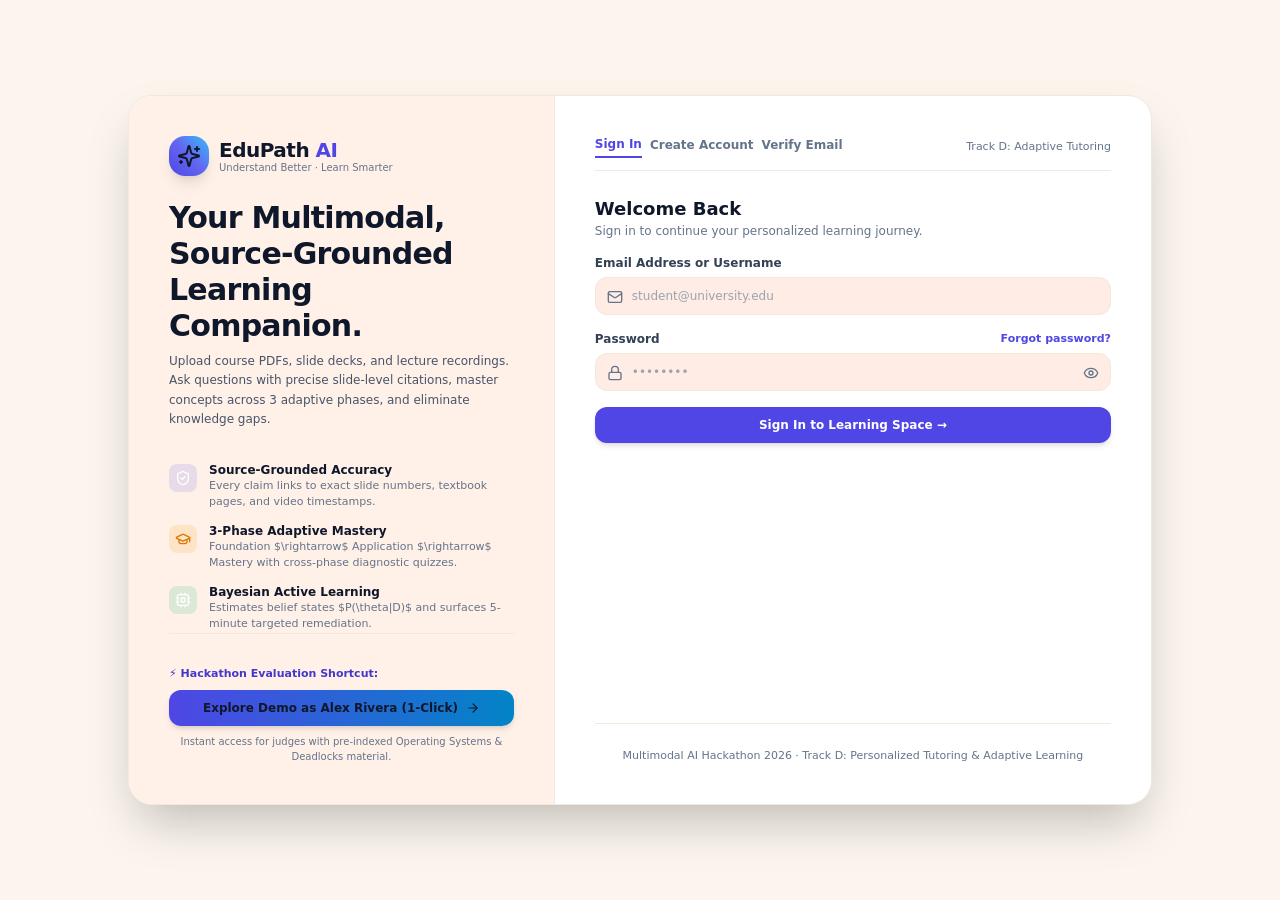
==== commit 7396a79e: "deploy(pages): automated production build from main df446fe4cfa9f386a835051c9c85742f0d4fe255" ====
--- a/index.html
+++ b/index.html
@@ -5,8 +5,8 @@
     <link rel="icon" type="image/svg+xml" href="data:image/svg+xml,<svg xmlns='http://www.w3.org/2000/svg' viewBox='0 0 24 24' fill='%236366f1'><path d='M12 2L2 7l10 5 10-5-10-5zM2 17l10 5 10-5M2 12l10 5 10-5'/></svg>" />
     <meta name="viewport" content="width=device-width, initial-scale=1.0" />
     <title>EduPath AI — Multimodal Adaptive Learning Companion</title>
-    <script type="module" crossorigin src="./assets/index-BJfG8lSR.js"></script>
-    <link rel="stylesheet" crossorigin href="./assets/index-gHJMsGMI.css">
+    <script type="module" crossorigin src="./assets/index-jGL7GLh5.js"></script>
+    <link rel="stylesheet" crossorigin href="./assets/index-dcvq9Zqn.css">
   </head>
   <body class="bg-slate-900 text-slate-100 min-h-screen">
     <div id="root"></div>
--- a/assets/index-dcvq9Zqn.css
+++ b/assets/index-dcvq9Zqn.css
@@ -0,0 +1 @@
+*,:before,:after{--tw-border-spacing-x: 0;--tw-border-spacing-y: 0;--tw-translate-x: 0;--tw-translate-y: 0;--tw-rotate: 0;--tw-skew-x: 0;--tw-skew-y: 0;--tw-scale-x: 1;--tw-scale-y: 1;--tw-pan-x: ;--tw-pan-y: ;--tw-pinch-zoom: ;--tw-scroll-snap-strictness: proximity;--tw-gradient-from-position: ;--tw-gradient-via-position: ;--tw-gradient-to-position: ;--tw-ordinal: ;--tw-slashed-zero: ;--tw-numeric-figure: ;--tw-numeric-spacing: ;--tw-numeric-fraction: ;--tw-ring-inset: ;--tw-ring-offset-width: 0px;--tw-ring-offset-color: #fff;--tw-ring-color: rgb(59 130 246 / .5);--tw-ring-offset-shadow: 0 0 #0000;--tw-ring-shadow: 0 0 #0000;--tw-shadow: 0 0 #0000;--tw-shadow-colored: 0 0 #0000;--tw-blur: ;--tw-brightness: ;--tw-contrast: ;--tw-grayscale: ;--tw-hue-rotate: ;--tw-invert: ;--tw-saturate: ;--tw-sepia: ;--tw-drop-shadow: ;--tw-backdrop-blur: ;--tw-backdrop-brightness: ;--tw-backdrop-contrast: ;--tw-backdrop-grayscale: ;--tw-backdrop-hue-rotate: ;--tw-backdrop-invert: ;--tw-backdrop-opacity: ;--tw-backdrop-saturate: ;--tw-backdrop-sepia: ;--tw-contain-size: ;--tw-contain-layout: ;--tw-contain-paint: ;--tw-contain-style: }::backdrop{--tw-border-spacing-x: 0;--tw-border-spacing-y: 0;--tw-translate-x: 0;--tw-translate-y: 0;--tw-rotate: 0;--tw-skew-x: 0;--tw-skew-y: 0;--tw-scale-x: 1;--tw-scale-y: 1;--tw-pan-x: ;--tw-pan-y: ;--tw-pinch-zoom: ;--tw-scroll-snap-strictness: proximity;--tw-gradient-from-position: ;--tw-gradient-via-position: ;--tw-gradient-to-position: ;--tw-ordinal: ;--tw-slashed-zero: ;--tw-numeric-figure: ;--tw-numeric-spacing: ;--tw-numeric-fraction: ;--tw-ring-inset: ;--tw-ring-offset-width: 0px;--tw-ring-offset-color: #fff;--tw-ring-color: rgb(59 130 246 / .5);--tw-ring-offset-shadow: 0 0 #0000;--tw-ring-shadow: 0 0 #0000;--tw-shadow: 0 0 #0000;--tw-shadow-colored: 0 0 #0000;--tw-blur: ;--tw-brightness: ;--tw-contrast: ;--tw-grayscale: ;--tw-hue-rotate: ;--tw-invert: ;--tw-saturate: ;--tw-sepia: ;--tw-drop-shadow: ;--tw-backdrop-blur: ;--tw-backdrop-brightness: ;--tw-backdrop-contrast: ;--tw-backdrop-grayscale: ;--tw-backdrop-hue-rotate: ;--tw-backdrop-invert: ;--tw-backdrop-opacity: ;--tw-backdrop-saturate: ;--tw-backdrop-sepia: ;--tw-contain-size: ;--tw-contain-layout: ;--tw-contain-paint: ;--tw-contain-style: }*,:before,:after{box-sizing:border-box;border-width:0;border-style:solid;border-color:#e5e7eb}:before,:after{--tw-content: ""}html,:host{line-height:1.5;-webkit-text-size-adjust:100%;-moz-tab-size:4;-o-tab-size:4;tab-size:4;font-family:ui-sans-serif,system-ui,sans-serif,"Apple Color Emoji","Segoe UI Emoji",Segoe UI Symbol,"Noto Color Emoji";font-feature-settings:normal;font-variation-settings:normal;-webkit-tap-highlight-color:transparent}body{margin:0;line-height:inherit}hr{height:0;color:inherit;border-top-width:1px}abbr:where([title]){-webkit-text-decoration:underline dotted;text-decoration:underline dotted}h1,h2,h3,h4,h5,h6{font-size:inherit;font-weight:inherit}a{color:inherit;text-decoration:inherit}b,strong{font-weight:bolder}code,kbd,samp,pre{font-family:ui-monospace,SFMono-Regular,Menlo,Monaco,Consolas,Liberation Mono,Courier New,monospace;font-feature-settings:normal;font-variation-settings:normal;font-size:1em}small{font-size:80%}sub,sup{font-size:75%;line-height:0;position:relative;vertical-align:baseline}sub{bottom:-.25em}sup{top:-.5em}table{text-indent:0;border-color:inherit;border-collapse:collapse}button,input,optgroup,select,textarea{font-family:inherit;font-feature-settings:inherit;font-variation-settings:inherit;font-size:100%;font-weight:inherit;line-height:inherit;letter-spacing:inherit;color:inherit;margin:0;padding:0}button,select{text-transform:none}button,input:where([type=button]),input:where([type=reset]),input:where([type=submit]){-webkit-appearance:button;background-color:transparent;background-image:none}:-moz-focusring{outline:auto}:-moz-ui-invalid{box-shadow:none}progress{vertical-align:baseline}::-webkit-inner-spin-button,::-webkit-outer-spin-button{height:auto}[type=search]{-webkit-appearance:textfield;outline-offset:-2px}::-webkit-search-decoration{-webkit-appearance:none}::-webkit-file-upload-button{-webkit-appearance:button;font:inherit}summary{display:list-item}blockquote,dl,dd,h1,h2,h3,h4,h5,h6,hr,figure,p,pre{margin:0}fieldset{margin:0;padding:0}legend{padding:0}ol,ul,menu{list-style:none;margin:0;padding:0}dialog{padding:0}textarea{resize:vertical}input::-moz-placeholder,textarea::-moz-placeholder{opacity:1;color:#9ca3af}input::placeholder,textarea::placeholder{opacity:1;color:#9ca3af}button,[role=button]{cursor:pointer}:disabled{cursor:default}img,svg,video,canvas,audio,iframe,embed,object{display:block;vertical-align:middle}img,video{max-width:100%;height:auto}[hidden]:where(:not([hidden=until-found])){display:none}:root{--theme-bg-canvas: #fbf5ee;--theme-bg-card: #ffffff;--theme-bg-inner-card: #feece5;--theme-border-card: #f3e8dc;--theme-banner-bg: #fed8cd;--theme-banner-border: #fbc8b7;--theme-course-pill: #fef08a;--theme-ingest-btn: #fed8cd;--theme-remediation-btn: #fed8cd;--theme-socratic-btn: #fef08a}[data-theme=day-peach]{--theme-bg-canvas: #fbf5ee;--theme-bg-card: #ffffff;--theme-bg-inner-card: #feece5;--theme-border-card: #f3e8dc;--theme-banner-bg: #fed8cd;--theme-banner-border: #fbc8b7;--theme-course-pill: #fef08a;--theme-ingest-btn: #fed8cd;--theme-remediation-btn: #fed8cd;--theme-socratic-btn: #fef08a}[data-theme=day-rose]{--theme-bg-canvas: #fcf2f4;--theme-bg-card: #ffffff;--theme-bg-inner-card: #fef2f4;--theme-border-card: #fce7eb;--theme-banner-bg: #fce3e8;--theme-banner-border: #f9bfcb;--theme-course-pill: #fce7f3;--theme-ingest-btn: #fdd9e0;--theme-remediation-btn: #fdd9e0;--theme-socratic-btn: #f3e8ff}[data-theme=night-indigo]{--theme-bg-canvas: #0c0e1d;--theme-bg-card: #161932;--theme-bg-inner-card: #1a1e3d;--theme-border-card: #24284d;--theme-banner-bg: #21274a;--theme-banner-border: #3b4280;--theme-course-pill: #6ee7b7;--theme-ingest-btn: #818cf8;--theme-remediation-btn: #818cf8;--theme-socratic-btn: #6ee7b7}[data-theme=night-emerald]{--theme-bg-canvas: #071312;--theme-bg-card: #10211f;--theme-bg-inner-card: #142a27;--theme-border-card: #1c3835;--theme-banner-bg: #173330;--theme-banner-border: #28544f;--theme-course-pill: #fef08a;--theme-ingest-btn: #5eead4;--theme-remediation-btn: #5eead4;--theme-socratic-btn: #fef08a}body{background-color:var(--theme-bg-canvas);color:#1e293b;font-family:ui-sans-serif,system-ui,sans-serif,"Apple Color Emoji","Segoe UI Emoji",Segoe UI Symbol,"Noto Color Emoji";-webkit-font-smoothing:antialiased;-moz-osx-font-smoothing:grayscale;transition-property:color,background-color,border-color,text-decoration-color,fill,stroke;transition-timing-function:cubic-bezier(.4,0,.2,1);transition-duration:.2s}body *::-moz-selection{--tw-bg-opacity: 1;background-color:rgb(99 102 241 / var(--tw-bg-opacity, 1));--tw-text-opacity: 1;color:rgb(255 255 255 / var(--tw-text-opacity, 1))}body *::selection{--tw-bg-opacity: 1;background-color:rgb(99 102 241 / var(--tw-bg-opacity, 1));--tw-text-opacity: 1;color:rgb(255 255 255 / var(--tw-text-opacity, 1))}body::-moz-selection{--tw-bg-opacity: 1;background-color:rgb(99 102 241 / var(--tw-bg-opacity, 1));--tw-text-opacity: 1;color:rgb(255 255 255 / var(--tw-text-opacity, 1))}body::selection{--tw-bg-opacity: 1;background-color:rgb(99 102 241 / var(--tw-bg-opacity, 1));--tw-text-opacity: 1;color:rgb(255 255 255 / var(--tw-text-opacity, 1))}.dark body{color:#f8fafc}.static{position:static}.fixed{position:fixed}.absolute{position:absolute}.relative{position:relative}.sticky{position:sticky}.inset-0{top:0;right:0;bottom:0;left:0}.left-3{left:.75rem}.right-0{right:0}.right-3{right:.75rem}.right-4{right:1rem}.top-0{top:0}.top-16{top:4rem}.top-3{top:.75rem}.top-4{top:1rem}.z-10{z-index:10}.z-40{z-index:40}.z-50{z-index:50}.mx-1{margin-left:.25rem;margin-right:.25rem}.mx-auto{margin-left:auto;margin-right:auto}.my-2{margin-top:.5rem;margin-bottom:.5rem}.my-8{margin-top:2rem;margin-bottom:2rem}.my-auto{margin-top:auto;margin-bottom:auto}.-mt-0\.5{margin-top:-.125rem}.-mt-1{margin-top:-.25rem}.mb-1{margin-bottom:.25rem}.mb-2{margin-bottom:.5rem}.mb-2\.5{margin-bottom:.625rem}.mb-3{margin-bottom:.75rem}.ml-1{margin-left:.25rem}.ml-2{margin-left:.5rem}.ml-auto{margin-left:auto}.mr-1{margin-right:.25rem}.mt-0\.5{margin-top:.125rem}.mt-1{margin-top:.25rem}.mt-1\.5{margin-top:.375rem}.mt-2{margin-top:.5rem}.mt-3{margin-top:.75rem}.mt-4{margin-top:1rem}.line-clamp-2{overflow:hidden;display:-webkit-box;-webkit-box-orient:vertical;-webkit-line-clamp:2}.line-clamp-3{overflow:hidden;display:-webkit-box;-webkit-box-orient:vertical;-webkit-line-clamp:3}.block{display:block}.inline-block{display:inline-block}.inline{display:inline}.flex{display:flex}.inline-flex{display:inline-flex}.table{display:table}.grid{display:grid}.contents{display:contents}.hidden{display:none}.h-1\.5{height:.375rem}.h-10{height:2.5rem}.h-12{height:3rem}.h-14{height:3.5rem}.h-16{height:4rem}.h-2{height:.5rem}.h-2\.5{height:.625rem}.h-20{height:5rem}.h-3{height:.75rem}.h-3\.5{height:.875rem}.h-4{height:1rem}.h-5{height:1.25rem}.h-6{height:1.5rem}.h-7{height:1.75rem}.h-8{height:2rem}.h-9{height:2.25rem}.h-\[calc\(100vh-4rem\)\]{height:calc(100vh - 4rem)}.h-full{height:100%}.max-h-24{max-height:6rem}.max-h-40{max-height:10rem}.max-h-\[90vh\]{max-height:90vh}.min-h-\[320px\]{min-height:320px}.min-h-\[460px\]{min-height:460px}.min-h-\[60vh\]{min-height:60vh}.min-h-\[640px\]{min-height:640px}.min-h-screen{min-height:100vh}.w-1\.5{width:.375rem}.w-10{width:2.5rem}.w-12{width:3rem}.w-14{width:3.5rem}.w-16{width:4rem}.w-2{width:.5rem}.w-2\.5{width:.625rem}.w-20{width:5rem}.w-3{width:.75rem}.w-3\.5{width:.875rem}.w-4{width:1rem}.w-5{width:1.25rem}.w-56{width:14rem}.w-6{width:1.5rem}.w-64{width:16rem}.w-7{width:1.75rem}.w-72{width:18rem}.w-8{width:2rem}.w-80{width:20rem}.w-9{width:2.25rem}.w-\[48\%\]{width:48%}.w-\[72\%\]{width:72%}.w-\[82\%\]{width:82%}.w-\[85\%\]{width:85%}.w-full{width:100%}.min-w-0{min-width:0px}.min-w-\[240px\]{min-width:240px}.max-w-2xl{max-width:42rem}.max-w-3xl{max-width:48rem}.max-w-4xl{max-width:56rem}.max-w-5xl{max-width:64rem}.max-w-6xl{max-width:72rem}.max-w-7xl{max-width:80rem}.max-w-\[220px\]{max-width:220px}.max-w-lg{max-width:32rem}.max-w-md{max-width:28rem}.max-w-sm{max-width:24rem}.max-w-xl{max-width:36rem}.flex-1{flex:1 1 0%}.flex-shrink-0,.shrink-0{flex-shrink:0}.-rotate-90{--tw-rotate: -90deg;transform:translate(var(--tw-translate-x),var(--tw-translate-y)) rotate(var(--tw-rotate)) skew(var(--tw-skew-x)) skewY(var(--tw-skew-y)) scaleX(var(--tw-scale-x)) scaleY(var(--tw-scale-y))}.transform{transform:translate(var(--tw-translate-x),var(--tw-translate-y)) rotate(var(--tw-rotate)) skew(var(--tw-skew-x)) skewY(var(--tw-skew-y)) scaleX(var(--tw-scale-x)) scaleY(var(--tw-scale-y))}@keyframes ping{75%,to{transform:scale(2);opacity:0}}.animate-ping{animation:ping 1s cubic-bezier(0,0,.2,1) infinite}@keyframes pulse{50%{opacity:.5}}.animate-pulse{animation:pulse 2s cubic-bezier(.4,0,.6,1) infinite}@keyframes spin{to{transform:rotate(360deg)}}.animate-spin{animation:spin 1s linear infinite}.cursor-pointer{cursor:pointer}.select-none{-webkit-user-select:none;-moz-user-select:none;user-select:none}.resize-none{resize:none}.list-disc{list-style-type:disc}.grid-cols-1{grid-template-columns:repeat(1,minmax(0,1fr))}.grid-cols-2{grid-template-columns:repeat(2,minmax(0,1fr))}.grid-cols-3{grid-template-columns:repeat(3,minmax(0,1fr))}.grid-cols-6{grid-template-columns:repeat(6,minmax(0,1fr))}.flex-col{flex-direction:column}.flex-wrap{flex-wrap:wrap}.items-start{align-items:flex-start}.items-center{align-items:center}.items-baseline{align-items:baseline}.justify-start{justify-content:flex-start}.justify-end{justify-content:flex-end}.justify-center{justify-content:center}.justify-between{justify-content:space-between}.gap-0\.5{gap:.125rem}.gap-1{gap:.25rem}.gap-1\.5{gap:.375rem}.gap-2{gap:.5rem}.gap-2\.5{gap:.625rem}.gap-3{gap:.75rem}.gap-4{gap:1rem}.gap-6{gap:1.5rem}.space-y-1>:not([hidden])~:not([hidden]){--tw-space-y-reverse: 0;margin-top:calc(.25rem * calc(1 - var(--tw-space-y-reverse)));margin-bottom:calc(.25rem * var(--tw-space-y-reverse))}.space-y-1\.5>:not([hidden])~:not([hidden]){--tw-space-y-reverse: 0;margin-top:calc(.375rem * calc(1 - var(--tw-space-y-reverse)));margin-bottom:calc(.375rem * var(--tw-space-y-reverse))}.space-y-2>:not([hidden])~:not([hidden]){--tw-space-y-reverse: 0;margin-top:calc(.5rem * calc(1 - var(--tw-space-y-reverse)));margin-bottom:calc(.5rem * var(--tw-space-y-reverse))}.space-y-2\.5>:not([hidden])~:not([hidden]){--tw-space-y-reverse: 0;margin-top:calc(.625rem * calc(1 - var(--tw-space-y-reverse)));margin-bottom:calc(.625rem * var(--tw-space-y-reverse))}.space-y-3>:not([hidden])~:not([hidden]){--tw-space-y-reverse: 0;margin-top:calc(.75rem * calc(1 - var(--tw-space-y-reverse)));margin-bottom:calc(.75rem * var(--tw-space-y-reverse))}.space-y-3\.5>:not([hidden])~:not([hidden]){--tw-space-y-reverse: 0;margin-top:calc(.875rem * calc(1 - var(--tw-space-y-reverse)));margin-bottom:calc(.875rem * var(--tw-space-y-reverse))}.space-y-4>:not([hidden])~:not([hidden]){--tw-space-y-reverse: 0;margin-top:calc(1rem * calc(1 - var(--tw-space-y-reverse)));margin-bottom:calc(1rem * var(--tw-space-y-reverse))}.space-y-5>:not([hidden])~:not([hidden]){--tw-space-y-reverse: 0;margin-top:calc(1.25rem * calc(1 - var(--tw-space-y-reverse)));margin-bottom:calc(1.25rem * var(--tw-space-y-reverse))}.space-y-6>:not([hidden])~:not([hidden]){--tw-space-y-reverse: 0;margin-top:calc(1.5rem * calc(1 - var(--tw-space-y-reverse)));margin-bottom:calc(1.5rem * var(--tw-space-y-reverse))}.space-y-8>:not([hidden])~:not([hidden]){--tw-space-y-reverse: 0;margin-top:calc(2rem * calc(1 - var(--tw-space-y-reverse)));margin-bottom:calc(2rem * var(--tw-space-y-reverse))}.overflow-auto{overflow:auto}.overflow-hidden{overflow:hidden}.overflow-x-auto{overflow-x:auto}.overflow-y-auto{overflow-y:auto}.truncate{overflow:hidden;text-overflow:ellipsis;white-space:nowrap}.whitespace-nowrap{white-space:nowrap}.whitespace-pre-wrap{white-space:pre-wrap}.rounded{border-radius:.25rem}.rounded-2xl{border-radius:1rem}.rounded-3xl{border-radius:1.5rem}.rounded-full{border-radius:9999px}.rounded-lg{border-radius:.5rem}.rounded-md{border-radius:.375rem}.rounded-xl{border-radius:.75rem}.border{border-width:1px}.border-2{border-width:2px}.border-\[1\.5px\]{border-width:1.5px}.border-b{border-bottom-width:1px}.border-b-2{border-bottom-width:2px}.border-l{border-left-width:1px}.border-l-2{border-left-width:2px}.border-r{border-right-width:1px}.border-t{border-top-width:1px}.border-dashed{border-style:dashed}.border-amber-200{--tw-border-opacity: 1;border-color:rgb(253 230 138 / var(--tw-border-opacity, 1))}.border-amber-300{--tw-border-opacity: 1;border-color:rgb(252 211 77 / var(--tw-border-opacity, 1))}.border-amber-400{--tw-border-opacity: 1;border-color:rgb(251 191 36 / var(--tw-border-opacity, 1))}.border-amber-500\/20{border-color:#f59e0b33}.border-amber-500\/25{border-color:#f59e0b40}.border-amber-500\/30{border-color:#f59e0b4d}.border-amber-500\/40{border-color:#f59e0b66}.border-emerald-200{--tw-border-opacity: 1;border-color:rgb(167 243 208 / var(--tw-border-opacity, 1))}.border-emerald-300{--tw-border-opacity: 1;border-color:rgb(110 231 183 / var(--tw-border-opacity, 1))}.border-emerald-500{--tw-border-opacity: 1;border-color:rgb(16 185 129 / var(--tw-border-opacity, 1))}.border-emerald-500\/20{border-color:#10b98133}.border-emerald-500\/25{border-color:#10b98140}.border-emerald-500\/30{border-color:#10b9814d}.border-emerald-500\/40{border-color:#10b98166}.border-emerald-700{--tw-border-opacity: 1;border-color:rgb(4 120 87 / var(--tw-border-opacity, 1))}.border-indigo-100{--tw-border-opacity: 1;border-color:rgb(224 231 255 / var(--tw-border-opacity, 1))}.border-indigo-200{--tw-border-opacity: 1;border-color:rgb(199 210 254 / var(--tw-border-opacity, 1))}.border-indigo-300{--tw-border-opacity: 1;border-color:rgb(165 180 252 / var(--tw-border-opacity, 1))}.border-indigo-400{--tw-border-opacity: 1;border-color:rgb(129 140 248 / var(--tw-border-opacity, 1))}.border-indigo-500{--tw-border-opacity: 1;border-color:rgb(99 102 241 / var(--tw-border-opacity, 1))}.border-indigo-500\/20{border-color:#6366f133}.border-indigo-500\/25{border-color:#6366f140}.border-indigo-500\/30{border-color:#6366f14d}.border-indigo-500\/35{border-color:#6366f159}.border-indigo-500\/40{border-color:#6366f166}.border-indigo-600{--tw-border-opacity: 1;border-color:rgb(79 70 229 / var(--tw-border-opacity, 1))}.border-indigo-700{--tw-border-opacity: 1;border-color:rgb(67 56 202 / var(--tw-border-opacity, 1))}.border-purple-500\/25{border-color:#a855f740}.border-purple-500\/40{border-color:#a855f766}.border-red-300{--tw-border-opacity: 1;border-color:rgb(252 165 165 / var(--tw-border-opacity, 1))}.border-rose-200{--tw-border-opacity: 1;border-color:rgb(254 205 211 / var(--tw-border-opacity, 1))}.border-rose-300{--tw-border-opacity: 1;border-color:rgb(253 164 175 / var(--tw-border-opacity, 1))}.border-rose-500{--tw-border-opacity: 1;border-color:rgb(244 63 94 / var(--tw-border-opacity, 1))}.border-rose-500\/20{border-color:#f43f5e33}.border-rose-500\/25{border-color:#f43f5e40}.border-rose-500\/30{border-color:#f43f5e4d}.border-rose-500\/40{border-color:#f43f5e66}.border-sky-500\/25{border-color:#0ea5e940}.border-sky-500\/30{border-color:#0ea5e94d}.border-sky-500\/40{border-color:#0ea5e966}.border-slate-100{--tw-border-opacity: 1;border-color:rgb(241 245 249 / var(--tw-border-opacity, 1))}.border-slate-200{--tw-border-opacity: 1;border-color:rgb(226 232 240 / var(--tw-border-opacity, 1))}.border-slate-200\/60{border-color:#e2e8f099}.border-slate-300{--tw-border-opacity: 1;border-color:rgb(203 213 225 / var(--tw-border-opacity, 1))}.border-slate-300\/40{border-color:#cbd5e166}.border-slate-700{--tw-border-opacity: 1;border-color:rgb(51 65 85 / var(--tw-border-opacity, 1))}.border-slate-800{--tw-border-opacity: 1;border-color:rgb(30 41 59 / var(--tw-border-opacity, 1))}.border-slate-800\/60{border-color:#1e293b99}.border-slate-800\/80{border-color:#1e293bcc}.border-slate-800\/90{border-color:#1e293be6}.border-slate-900{--tw-border-opacity: 1;border-color:rgb(15 23 42 / var(--tw-border-opacity, 1))}.border-slate-900\/30{border-color:#0f172a4d}.border-teal-300{--tw-border-opacity: 1;border-color:rgb(94 234 212 / var(--tw-border-opacity, 1))}.bg-\[\#5eead4\]{--tw-bg-opacity: 1;background-color:rgb(94 234 212 / var(--tw-bg-opacity, 1))}.bg-\[\#818cf8\]{--tw-bg-opacity: 1;background-color:rgb(129 140 248 / var(--tw-bg-opacity, 1))}.bg-\[\#fca5a5\]{--tw-bg-opacity: 1;background-color:rgb(252 165 165 / var(--tw-bg-opacity, 1))}.bg-\[\#fdd9e0\]{--tw-bg-opacity: 1;background-color:rgb(253 217 224 / var(--tw-bg-opacity, 1))}.bg-\[\#fed8cd\]{--tw-bg-opacity: 1;background-color:rgb(254 216 205 / var(--tw-bg-opacity, 1))}.bg-amber-100{--tw-bg-opacity: 1;background-color:rgb(254 243 199 / var(--tw-bg-opacity, 1))}.bg-amber-50{--tw-bg-opacity: 1;background-color:rgb(255 251 235 / var(--tw-bg-opacity, 1))}.bg-amber-50\/90{background-color:#fffbebe6}.bg-amber-500{--tw-bg-opacity: 1;background-color:rgb(245 158 11 / var(--tw-bg-opacity, 1))}.bg-amber-500\/10{background-color:#f59e0b1a}.bg-amber-500\/15{background-color:#f59e0b26}.bg-amber-500\/20{background-color:#f59e0b33}.bg-black\/75{background-color:#000000bf}.bg-emerald-100{--tw-bg-opacity: 1;background-color:rgb(209 250 229 / var(--tw-bg-opacity, 1))}.bg-emerald-50{--tw-bg-opacity: 1;background-color:rgb(236 253 245 / var(--tw-bg-opacity, 1))}.bg-emerald-50\/70{background-color:#ecfdf5b3}.bg-emerald-500{--tw-bg-opacity: 1;background-color:rgb(16 185 129 / var(--tw-bg-opacity, 1))}.bg-emerald-500\/10{background-color:#10b9811a}.bg-emerald-500\/15{background-color:#10b98126}.bg-emerald-500\/20{background-color:#10b98133}.bg-emerald-600{--tw-bg-opacity: 1;background-color:rgb(5 150 105 / var(--tw-bg-opacity, 1))}.bg-emerald-950{--tw-bg-opacity: 1;background-color:rgb(2 44 34 / var(--tw-bg-opacity, 1))}.bg-indigo-400{--tw-bg-opacity: 1;background-color:rgb(129 140 248 / var(--tw-bg-opacity, 1))}.bg-indigo-50{--tw-bg-opacity: 1;background-color:rgb(238 242 255 / var(--tw-bg-opacity, 1))}.bg-indigo-50\/60{background-color:#eef2ff99}.bg-indigo-50\/70{background-color:#eef2ffb3}.bg-indigo-500{--tw-bg-opacity: 1;background-color:rgb(99 102 241 / var(--tw-bg-opacity, 1))}.bg-indigo-500\/10{background-color:#6366f11a}.bg-indigo-500\/15{background-color:#6366f126}.bg-indigo-500\/20{background-color:#6366f133}.bg-indigo-500\/30{background-color:#6366f14d}.bg-indigo-600{--tw-bg-opacity: 1;background-color:rgb(79 70 229 / var(--tw-bg-opacity, 1))}.bg-indigo-600\/20{background-color:#4f46e533}.bg-indigo-600\/25{background-color:#4f46e540}.bg-indigo-950{--tw-bg-opacity: 1;background-color:rgb(30 27 75 / var(--tw-bg-opacity, 1))}.bg-indigo-950\/25{background-color:#1e1b4b40}.bg-indigo-950\/40{background-color:#1e1b4b66}.bg-purple-500\/20{background-color:#a855f733}.bg-red-50{--tw-bg-opacity: 1;background-color:rgb(254 242 242 / var(--tw-bg-opacity, 1))}.bg-rose-100{--tw-bg-opacity: 1;background-color:rgb(255 228 230 / var(--tw-bg-opacity, 1))}.bg-rose-50{--tw-bg-opacity: 1;background-color:rgb(255 241 242 / var(--tw-bg-opacity, 1))}.bg-rose-500{--tw-bg-opacity: 1;background-color:rgb(244 63 94 / var(--tw-bg-opacity, 1))}.bg-rose-500\/10{background-color:#f43f5e1a}.bg-rose-500\/15{background-color:#f43f5e26}.bg-rose-500\/20{background-color:#f43f5e33}.bg-rose-600{--tw-bg-opacity: 1;background-color:rgb(225 29 72 / var(--tw-bg-opacity, 1))}.bg-sky-500\/10{background-color:#0ea5e91a}.bg-sky-500\/20{background-color:#0ea5e933}.bg-slate-100{--tw-bg-opacity: 1;background-color:rgb(241 245 249 / var(--tw-bg-opacity, 1))}.bg-slate-100\/70{background-color:#f1f5f9b3}.bg-slate-200{--tw-bg-opacity: 1;background-color:rgb(226 232 240 / var(--tw-bg-opacity, 1))}.bg-slate-200\/80{background-color:#e2e8f0cc}.bg-slate-50{--tw-bg-opacity: 1;background-color:rgb(248 250 252 / var(--tw-bg-opacity, 1))}.bg-slate-50\/80{background-color:#f8fafccc}.bg-slate-800{--tw-bg-opacity: 1;background-color:rgb(30 41 59 / var(--tw-bg-opacity, 1))}.bg-slate-800\/90{background-color:#1e293be6}.bg-slate-900{--tw-bg-opacity: 1;background-color:rgb(15 23 42 / var(--tw-bg-opacity, 1))}.bg-slate-900\/50{background-color:#0f172a80}.bg-slate-900\/60{background-color:#0f172a99}.bg-slate-900\/70{background-color:#0f172ab3}.bg-slate-900\/90{background-color:#0f172ae6}.bg-slate-900\/95{background-color:#0f172af2}.bg-slate-950{--tw-bg-opacity: 1;background-color:rgb(2 6 23 / var(--tw-bg-opacity, 1))}.bg-slate-950\/40{background-color:#02061766}.bg-slate-950\/50{background-color:#02061780}.bg-slate-950\/60{background-color:#02061799}.bg-slate-950\/70{background-color:#020617b3}.bg-slate-950\/80{background-color:#020617cc}.bg-slate-950\/90{background-color:#020617e6}.bg-teal-50{--tw-bg-opacity: 1;background-color:rgb(240 253 250 / var(--tw-bg-opacity, 1))}.bg-transparent{background-color:transparent}.bg-white{--tw-bg-opacity: 1;background-color:rgb(255 255 255 / var(--tw-bg-opacity, 1))}.bg-gradient-to-br{background-image:linear-gradient(to bottom right,var(--tw-gradient-stops))}.bg-gradient-to-r{background-image:linear-gradient(to right,var(--tw-gradient-stops))}.bg-gradient-to-tr{background-image:linear-gradient(to top right,var(--tw-gradient-stops))}.from-amber-500{--tw-gradient-from: #f59e0b var(--tw-gradient-from-position);--tw-gradient-to: rgb(245 158 11 / 0) var(--tw-gradient-to-position);--tw-gradient-stops: var(--tw-gradient-from), var(--tw-gradient-to)}.from-emerald-500{--tw-gradient-from: #10b981 var(--tw-gradient-from-position);--tw-gradient-to: rgb(16 185 129 / 0) var(--tw-gradient-to-position);--tw-gradient-stops: var(--tw-gradient-from), var(--tw-gradient-to)}.from-indigo-600{--tw-gradient-from: #4f46e5 var(--tw-gradient-from-position);--tw-gradient-to: rgb(79 70 229 / 0) var(--tw-gradient-to-position);--tw-gradient-stops: var(--tw-gradient-from), var(--tw-gradient-to)}.from-indigo-950\/60{--tw-gradient-from: rgb(30 27 75 / .6) var(--tw-gradient-from-position);--tw-gradient-to: rgb(30 27 75 / 0) var(--tw-gradient-to-position);--tw-gradient-stops: var(--tw-gradient-from), var(--tw-gradient-to)}.from-slate-900{--tw-gradient-from: #0f172a var(--tw-gradient-from-position);--tw-gradient-to: rgb(15 23 42 / 0) var(--tw-gradient-to-position);--tw-gradient-stops: var(--tw-gradient-from), var(--tw-gradient-to)}.via-indigo-500{--tw-gradient-to: rgb(99 102 241 / 0) var(--tw-gradient-to-position);--tw-gradient-stops: var(--tw-gradient-from), #6366f1 var(--tw-gradient-via-position), var(--tw-gradient-to)}.via-indigo-950\/50{--tw-gradient-to: rgb(30 27 75 / 0) var(--tw-gradient-to-position);--tw-gradient-stops: var(--tw-gradient-from), rgb(30 27 75 / .5) var(--tw-gradient-via-position), var(--tw-gradient-to)}.via-slate-950\/80{--tw-gradient-to: rgb(2 6 23 / 0) var(--tw-gradient-to-position);--tw-gradient-stops: var(--tw-gradient-from), rgb(2 6 23 / .8) var(--tw-gradient-via-position), var(--tw-gradient-to)}.to-orange-600{--tw-gradient-to: #ea580c var(--tw-gradient-to-position)}.to-purple-950\/50{--tw-gradient-to: rgb(59 7 100 / .5) var(--tw-gradient-to-position)}.to-sky-400{--tw-gradient-to: #38bdf8 var(--tw-gradient-to-position)}.to-sky-600{--tw-gradient-to: #0284c7 var(--tw-gradient-to-position)}.to-slate-900{--tw-gradient-to: #0f172a var(--tw-gradient-to-position)}.to-teal-600{--tw-gradient-to: #0d9488 var(--tw-gradient-to-position)}.fill-amber-500{fill:#f59e0b}.fill-rose-600{fill:#e11d48}.fill-slate-800{fill:#1e293b}.fill-white{fill:#fff}.p-0\.5{padding:.125rem}.p-1{padding:.25rem}.p-1\.5{padding:.375rem}.p-2{padding:.5rem}.p-2\.5{padding:.625rem}.p-3{padding:.75rem}.p-3\.5{padding:.875rem}.p-4{padding:1rem}.p-5{padding:1.25rem}.p-6{padding:1.5rem}.p-8{padding:2rem}.px-1\.5{padding-left:.375rem;padding-right:.375rem}.px-2{padding-left:.5rem;padding-right:.5rem}.px-2\.5{padding-left:.625rem;padding-right:.625rem}.px-3{padding-left:.75rem;padding-right:.75rem}.px-3\.5{padding-left:.875rem;padding-right:.875rem}.px-4{padding-left:1rem;padding-right:1rem}.px-5{padding-left:1.25rem;padding-right:1.25rem}.px-6{padding-left:1.5rem;padding-right:1.5rem}.py-0\.5{padding-top:.125rem;padding-bottom:.125rem}.py-1{padding-top:.25rem;padding-bottom:.25rem}.py-1\.5{padding-top:.375rem;padding-bottom:.375rem}.py-2{padding-top:.5rem;padding-bottom:.5rem}.py-2\.5{padding-top:.625rem;padding-bottom:.625rem}.py-3{padding-top:.75rem;padding-bottom:.75rem}.py-6{padding-top:1.5rem;padding-bottom:1.5rem}.pb-1{padding-bottom:.25rem}.pb-2\.5{padding-bottom:.625rem}.pb-3{padding-bottom:.75rem}.pb-4{padding-bottom:1rem}.pb-6{padding-bottom:1.5rem}.pl-1{padding-left:.25rem}.pl-2{padding-left:.5rem}.pl-3{padding-left:.75rem}.pl-4{padding-left:1rem}.pl-6{padding-left:1.5rem}.pl-9{padding-left:2.25rem}.pr-1{padding-right:.25rem}.pr-10{padding-right:2.5rem}.pr-2{padding-right:.5rem}.pr-3{padding-right:.75rem}.pt-0\.5{padding-top:.125rem}.pt-1{padding-top:.25rem}.pt-1\.5{padding-top:.375rem}.pt-2{padding-top:.5rem}.pt-2\.5{padding-top:.625rem}.pt-3{padding-top:.75rem}.pt-4{padding-top:1rem}.pt-6{padding-top:1.5rem}.pt-8{padding-top:2rem}.text-left{text-align:left}.text-center{text-align:center}.text-right{text-align:right}.font-mono{font-family:ui-monospace,SFMono-Regular,Menlo,Monaco,Consolas,Liberation Mono,Courier New,monospace}.font-sans{font-family:ui-sans-serif,system-ui,sans-serif,"Apple Color Emoji","Segoe UI Emoji",Segoe UI Symbol,"Noto Color Emoji"}.text-2xl{font-size:1.5rem;line-height:2rem}.text-3xl{font-size:1.875rem;line-height:2.25rem}.text-4xl{font-size:2.25rem;line-height:2.5rem}.text-\[10px\]{font-size:10px}.text-\[11px\]{font-size:11px}.text-\[9px\]{font-size:9px}.text-base{font-size:1rem;line-height:1.5rem}.text-lg{font-size:1.125rem;line-height:1.75rem}.text-sm{font-size:.875rem;line-height:1.25rem}.text-xl{font-size:1.25rem;line-height:1.75rem}.text-xs{font-size:.75rem;line-height:1rem}.font-bold{font-weight:700}.font-extrabold{font-weight:800}.font-medium{font-weight:500}.font-semibold{font-weight:600}.uppercase{text-transform:uppercase}.italic{font-style:italic}.leading-relaxed{line-height:1.625}.leading-tight{line-height:1.25}.tracking-tight{letter-spacing:-.025em}.tracking-wider{letter-spacing:.05em}.text-amber-100{--tw-text-opacity: 1;color:rgb(254 243 199 / var(--tw-text-opacity, 1))}.text-amber-200{--tw-text-opacity: 1;color:rgb(253 230 138 / var(--tw-text-opacity, 1))}.text-amber-300{--tw-text-opacity: 1;color:rgb(252 211 77 / var(--tw-text-opacity, 1))}.text-amber-400{--tw-text-opacity: 1;color:rgb(251 191 36 / var(--tw-text-opacity, 1))}.text-amber-500{--tw-text-opacity: 1;color:rgb(245 158 11 / var(--tw-text-opacity, 1))}.text-amber-600{--tw-text-opacity: 1;color:rgb(217 119 6 / var(--tw-text-opacity, 1))}.text-amber-700{--tw-text-opacity: 1;color:rgb(180 83 9 / var(--tw-text-opacity, 1))}.text-amber-800{--tw-text-opacity: 1;color:rgb(146 64 14 / var(--tw-text-opacity, 1))}.text-amber-900{--tw-text-opacity: 1;color:rgb(120 53 15 / var(--tw-text-opacity, 1))}.text-emerald-200{--tw-text-opacity: 1;color:rgb(167 243 208 / var(--tw-text-opacity, 1))}.text-emerald-300{--tw-text-opacity: 1;color:rgb(110 231 183 / var(--tw-text-opacity, 1))}.text-emerald-400{--tw-text-opacity: 1;color:rgb(52 211 153 / var(--tw-text-opacity, 1))}.text-emerald-500{--tw-text-opacity: 1;color:rgb(16 185 129 / var(--tw-text-opacity, 1))}.text-emerald-600{--tw-text-opacity: 1;color:rgb(5 150 105 / var(--tw-text-opacity, 1))}.text-emerald-700{--tw-text-opacity: 1;color:rgb(4 120 87 / var(--tw-text-opacity, 1))}.text-emerald-800{--tw-text-opacity: 1;color:rgb(6 95 70 / var(--tw-text-opacity, 1))}.text-indigo-100{--tw-text-opacity: 1;color:rgb(224 231 255 / var(--tw-text-opacity, 1))}.text-indigo-200{--tw-text-opacity: 1;color:rgb(199 210 254 / var(--tw-text-opacity, 1))}.text-indigo-300{--tw-text-opacity: 1;color:rgb(165 180 252 / var(--tw-text-opacity, 1))}.text-indigo-400{--tw-text-opacity: 1;color:rgb(129 140 248 / var(--tw-text-opacity, 1))}.text-indigo-600{--tw-text-opacity: 1;color:rgb(79 70 229 / var(--tw-text-opacity, 1))}.text-indigo-700{--tw-text-opacity: 1;color:rgb(67 56 202 / var(--tw-text-opacity, 1))}.text-indigo-900{--tw-text-opacity: 1;color:rgb(49 46 129 / var(--tw-text-opacity, 1))}.text-indigo-950{--tw-text-opacity: 1;color:rgb(30 27 75 / var(--tw-text-opacity, 1))}.text-purple-300{--tw-text-opacity: 1;color:rgb(216 180 254 / var(--tw-text-opacity, 1))}.text-purple-400{--tw-text-opacity: 1;color:rgb(192 132 252 / var(--tw-text-opacity, 1))}.text-red-700{--tw-text-opacity: 1;color:rgb(185 28 28 / var(--tw-text-opacity, 1))}.text-rose-200{--tw-text-opacity: 1;color:rgb(254 205 211 / var(--tw-text-opacity, 1))}.text-rose-300{--tw-text-opacity: 1;color:rgb(253 164 175 / var(--tw-text-opacity, 1))}.text-rose-400{--tw-text-opacity: 1;color:rgb(251 113 133 / var(--tw-text-opacity, 1))}.text-rose-500{--tw-text-opacity: 1;color:rgb(244 63 94 / var(--tw-text-opacity, 1))}.text-rose-600{--tw-text-opacity: 1;color:rgb(225 29 72 / var(--tw-text-opacity, 1))}.text-rose-700{--tw-text-opacity: 1;color:rgb(190 18 60 / var(--tw-text-opacity, 1))}.text-rose-800{--tw-text-opacity: 1;color:rgb(159 18 57 / var(--tw-text-opacity, 1))}.text-rose-900{--tw-text-opacity: 1;color:rgb(136 19 55 / var(--tw-text-opacity, 1))}.text-rose-950{--tw-text-opacity: 1;color:rgb(76 5 25 / var(--tw-text-opacity, 1))}.text-sky-300{--tw-text-opacity: 1;color:rgb(125 211 252 / var(--tw-text-opacity, 1))}.text-sky-400{--tw-text-opacity: 1;color:rgb(56 189 248 / var(--tw-text-opacity, 1))}.text-sky-600{--tw-text-opacity: 1;color:rgb(2 132 199 / var(--tw-text-opacity, 1))}.text-slate-100{--tw-text-opacity: 1;color:rgb(241 245 249 / var(--tw-text-opacity, 1))}.text-slate-200{--tw-text-opacity: 1;color:rgb(226 232 240 / var(--tw-text-opacity, 1))}.text-slate-300{--tw-text-opacity: 1;color:rgb(203 213 225 / var(--tw-text-opacity, 1))}.text-slate-400{--tw-text-opacity: 1;color:rgb(148 163 184 / var(--tw-text-opacity, 1))}.text-slate-500{--tw-text-opacity: 1;color:rgb(100 116 139 / var(--tw-text-opacity, 1))}.text-slate-600{--tw-text-opacity: 1;color:rgb(71 85 105 / var(--tw-text-opacity, 1))}.text-slate-700{--tw-text-opacity: 1;color:rgb(51 65 85 / var(--tw-text-opacity, 1))}.text-slate-800{--tw-text-opacity: 1;color:rgb(30 41 59 / var(--tw-text-opacity, 1))}.text-slate-900{--tw-text-opacity: 1;color:rgb(15 23 42 / var(--tw-text-opacity, 1))}.text-slate-950{--tw-text-opacity: 1;color:rgb(2 6 23 / var(--tw-text-opacity, 1))}.text-teal-700{--tw-text-opacity: 1;color:rgb(15 118 110 / var(--tw-text-opacity, 1))}.text-white{--tw-text-opacity: 1;color:rgb(255 255 255 / var(--tw-text-opacity, 1))}.underline{text-decoration-line:underline}.accent-indigo-600{accent-color:#4f46e5}.opacity-30{opacity:.3}.opacity-75{opacity:.75}.opacity-80{opacity:.8}.opacity-90{opacity:.9}.shadow{--tw-shadow: 0 1px 3px 0 rgb(0 0 0 / .1), 0 1px 2px -1px rgb(0 0 0 / .1);--tw-shadow-colored: 0 1px 3px 0 var(--tw-shadow-color), 0 1px 2px -1px var(--tw-shadow-color);box-shadow:var(--tw-ring-offset-shadow, 0 0 #0000),var(--tw-ring-shadow, 0 0 #0000),var(--tw-shadow)}.shadow-2xl{--tw-shadow: 0 25px 50px -12px rgb(0 0 0 / .25);--tw-shadow-colored: 0 25px 50px -12px var(--tw-shadow-color);box-shadow:var(--tw-ring-offset-shadow, 0 0 #0000),var(--tw-ring-shadow, 0 0 #0000),var(--tw-shadow)}.shadow-lg{--tw-shadow: 0 10px 15px -3px rgb(0 0 0 / .1), 0 4px 6px -4px rgb(0 0 0 / .1);--tw-shadow-colored: 0 10px 15px -3px var(--tw-shadow-color), 0 4px 6px -4px var(--tw-shadow-color);box-shadow:var(--tw-ring-offset-shadow, 0 0 #0000),var(--tw-ring-shadow, 0 0 #0000),var(--tw-shadow)}.shadow-md{--tw-shadow: 0 4px 6px -1px rgb(0 0 0 / .1), 0 2px 4px -2px rgb(0 0 0 / .1);--tw-shadow-colored: 0 4px 6px -1px var(--tw-shadow-color), 0 2px 4px -2px var(--tw-shadow-color);box-shadow:var(--tw-ring-offset-shadow, 0 0 #0000),var(--tw-ring-shadow, 0 0 #0000),var(--tw-shadow)}.shadow-sm{--tw-shadow: 0 1px 2px 0 rgb(0 0 0 / .05);--tw-shadow-colored: 0 1px 2px 0 var(--tw-shadow-color);box-shadow:var(--tw-ring-offset-shadow, 0 0 #0000),var(--tw-ring-shadow, 0 0 #0000),var(--tw-shadow)}.shadow-xl{--tw-shadow: 0 20px 25px -5px rgb(0 0 0 / .1), 0 8px 10px -6px rgb(0 0 0 / .1);--tw-shadow-colored: 0 20px 25px -5px var(--tw-shadow-color), 0 8px 10px -6px var(--tw-shadow-color);box-shadow:var(--tw-ring-offset-shadow, 0 0 #0000),var(--tw-ring-shadow, 0 0 #0000),var(--tw-shadow)}.shadow-amber-500\/20{--tw-shadow-color: rgb(245 158 11 / .2);--tw-shadow: var(--tw-shadow-colored)}.shadow-indigo-500\/25{--tw-shadow-color: rgb(99 102 241 / .25);--tw-shadow: var(--tw-shadow-colored)}.outline-none{outline:2px solid transparent;outline-offset:2px}.ring{--tw-ring-offset-shadow: var(--tw-ring-inset) 0 0 0 var(--tw-ring-offset-width) var(--tw-ring-offset-color);--tw-ring-shadow: var(--tw-ring-inset) 0 0 0 calc(3px + var(--tw-ring-offset-width)) var(--tw-ring-color);box-shadow:var(--tw-ring-offset-shadow),var(--tw-ring-shadow),var(--tw-shadow, 0 0 #0000)}.ring-1{--tw-ring-offset-shadow: var(--tw-ring-inset) 0 0 0 var(--tw-ring-offset-width) var(--tw-ring-offset-color);--tw-ring-shadow: var(--tw-ring-inset) 0 0 0 calc(1px + var(--tw-ring-offset-width)) var(--tw-ring-color);box-shadow:var(--tw-ring-offset-shadow),var(--tw-ring-shadow),var(--tw-shadow, 0 0 #0000)}.ring-2{--tw-ring-offset-shadow: var(--tw-ring-inset) 0 0 0 var(--tw-ring-offset-width) var(--tw-ring-offset-color);--tw-ring-shadow: var(--tw-ring-inset) 0 0 0 calc(2px + var(--tw-ring-offset-width)) var(--tw-ring-color);box-shadow:var(--tw-ring-offset-shadow),var(--tw-ring-shadow),var(--tw-shadow, 0 0 #0000)}.ring-indigo-500{--tw-ring-opacity: 1;--tw-ring-color: rgb(99 102 241 / var(--tw-ring-opacity, 1))}.ring-indigo-500\/30{--tw-ring-color: rgb(99 102 241 / .3)}.ring-indigo-500\/40{--tw-ring-color: rgb(99 102 241 / .4)}.filter{filter:var(--tw-blur) var(--tw-brightness) var(--tw-contrast) var(--tw-grayscale) var(--tw-hue-rotate) var(--tw-invert) var(--tw-saturate) var(--tw-sepia) var(--tw-drop-shadow)}.backdrop-blur{--tw-backdrop-blur: blur(8px);-webkit-backdrop-filter:var(--tw-backdrop-blur) var(--tw-backdrop-brightness) var(--tw-backdrop-contrast) var(--tw-backdrop-grayscale) var(--tw-backdrop-hue-rotate) var(--tw-backdrop-invert) var(--tw-backdrop-opacity) var(--tw-backdrop-saturate) var(--tw-backdrop-sepia);backdrop-filter:var(--tw-backdrop-blur) var(--tw-backdrop-brightness) var(--tw-backdrop-contrast) var(--tw-backdrop-grayscale) var(--tw-backdrop-hue-rotate) var(--tw-backdrop-invert) var(--tw-backdrop-opacity) var(--tw-backdrop-saturate) var(--tw-backdrop-sepia)}.backdrop-blur-sm{--tw-backdrop-blur: blur(4px);-webkit-backdrop-filter:var(--tw-backdrop-blur) var(--tw-backdrop-brightness) var(--tw-backdrop-contrast) var(--tw-backdrop-grayscale) var(--tw-backdrop-hue-rotate) var(--tw-backdrop-invert) var(--tw-backdrop-opacity) var(--tw-backdrop-saturate) var(--tw-backdrop-sepia);backdrop-filter:var(--tw-backdrop-blur) var(--tw-backdrop-brightness) var(--tw-backdrop-contrast) var(--tw-backdrop-grayscale) var(--tw-backdrop-hue-rotate) var(--tw-backdrop-invert) var(--tw-backdrop-opacity) var(--tw-backdrop-saturate) var(--tw-backdrop-sepia)}.transition{transition-property:color,background-color,border-color,text-decoration-color,fill,stroke,opacity,box-shadow,transform,filter,backdrop-filter;transition-timing-function:cubic-bezier(.4,0,.2,1);transition-duration:.15s}.transition-all{transition-property:all;transition-timing-function:cubic-bezier(.4,0,.2,1);transition-duration:.15s}.transition-colors{transition-property:color,background-color,border-color,text-decoration-color,fill,stroke;transition-timing-function:cubic-bezier(.4,0,.2,1);transition-duration:.15s}.transition-transform{transition-property:transform;transition-timing-function:cubic-bezier(.4,0,.2,1);transition-duration:.15s}.duration-1000{transition-duration:1s}.duration-200{transition-duration:.2s}.ease-out{transition-timing-function:cubic-bezier(0,0,.2,1)}html:not(.dark) [class*=bg-slate-900],html.light [class*=bg-slate-900]{background-color:var(--theme-bg-card)!important}html:not(.dark) [class*=bg-slate-950],html:not(.dark) [class*=bg-slate-800],html.light [class*=bg-slate-950],html.light [class*=bg-slate-800]{background-color:var(--theme-bg-inner-card)!important}html:not(.dark) [class*=border-slate-800],html:not(.dark) [class*=border-slate-900],html.light [class*=border-slate-800],html.light [class*=border-slate-900]{border-color:var(--theme-border-card)!important}html:not(.dark) [class*=border-slate-700],html.light [class*=border-slate-700]{border-color:#cbd5e1!important}html:not(.dark) [class*="hover:bg-slate-800"]:hover,html.light [class*="hover:bg-slate-800"]:hover{background-color:var(--theme-banner-bg)!important}html:not(.dark) [class*="hover:bg-slate-950"]:hover,html.light [class*="hover:bg-slate-950"]:hover{background-color:var(--theme-border-card)!important}html:not(.dark) .text-white,html.light .text-white{color:#0f172a!important}html:not(.dark) .text-slate-100,html:not(.dark) .text-slate-200,html.light .text-slate-100,html.light .text-slate-200{color:#1e293b!important}html:not(.dark) .text-slate-300,html.light .text-slate-300{color:#334155!important}html:not(.dark) .text-slate-400,html.light .text-slate-400{color:#64748b!important}html:not(.dark) [class*=bg-indigo-600],html:not(.dark) [class*=bg-indigo-500],html:not(.dark) [class*=bg-emerald-600],html:not(.dark) [class*=bg-emerald-500],html:not(.dark) [class*=bg-rose-600],html:not(.dark) [class*=bg-rose-500],html:not(.dark) [class*=bg-blue-600],html:not(.dark) [class*=bg-violet-600],html:not(.dark) [class*=bg-purple-600],html:not(.dark) [class*=bg-amber-600],html:not(.dark) [class*=bg-red-600],html:not(.dark) [class*=bg-teal-600],html.light [class*=bg-indigo-600],html.light [class*=bg-indigo-500],html.light [class*=bg-emerald-600],html.light [class*=bg-emerald-500],html.light [class*=bg-rose-600],html.light [class*=bg-rose-500],html.light [class*=bg-blue-600],html.light [class*=bg-violet-600],html.light [class*=bg-purple-600],html.light [class*=bg-amber-600],html.light [class*=bg-red-600],html.light [class*=bg-teal-600]{color:#fff!important}html:not(.dark) [class*=bg-indigo-600] *,html:not(.dark) [class*=bg-emerald-600] *,html:not(.dark) [class*=bg-rose-600] *,html:not(.dark) [class*=bg-blue-600] *,html.light [class*=bg-indigo-600] *,html.light [class*=bg-emerald-600] *,html.light [class*=bg-rose-600] *,html.light [class*=bg-blue-600] *{color:#fff!important}html:not(.dark) .preserve-dark-surface,html:not(.dark) .preserve-dark-surface [class*=bg-slate-900],html:not(.dark) .preserve-dark-surface [class*=bg-slate-950],html.light .preserve-dark-surface,html.light .preserve-dark-surface [class*=bg-slate-900],html.light .preserve-dark-surface [class*=bg-slate-950]{background-color:#0b0f19!important}html:not(.dark) .preserve-dark-surface textarea,html.light .preserve-dark-surface textarea{background-color:#0b0f19!important;color:#e2e8f0!important}html:not(.dark) .preserve-dark-surface [class*=text-slate-],html.light .preserve-dark-surface [class*=text-slate-]{color:#cbd5e1!important}::-webkit-scrollbar{width:6px;height:6px}::-webkit-scrollbar-track{background:var(--theme-bg-canvas)}.dark ::-webkit-scrollbar-track{background:#000}::-webkit-scrollbar-thumb{background:#cbd5e1;border-radius:3px}.dark ::-webkit-scrollbar-thumb{background:#27272a;border-radius:3px}::-webkit-scrollbar-thumb:hover{background:#94a3b8}.dark ::-webkit-scrollbar-thumb:hover{background:#3f3f46}.selection\:bg-indigo-600 *::-moz-selection{--tw-bg-opacity: 1;background-color:rgb(79 70 229 / var(--tw-bg-opacity, 1))}.selection\:bg-indigo-600 *::selection{--tw-bg-opacity: 1;background-color:rgb(79 70 229 / var(--tw-bg-opacity, 1))}.selection\:text-white *::-moz-selection{--tw-text-opacity: 1;color:rgb(255 255 255 / var(--tw-text-opacity, 1))}.selection\:text-white *::selection{--tw-text-opacity: 1;color:rgb(255 255 255 / var(--tw-text-opacity, 1))}.selection\:bg-indigo-600::-moz-selection{--tw-bg-opacity: 1;background-color:rgb(79 70 229 / var(--tw-bg-opacity, 1))}.selection\:bg-indigo-600::selection{--tw-bg-opacity: 1;background-color:rgb(79 70 229 / var(--tw-bg-opacity, 1))}.selection\:text-white::-moz-selection{--tw-text-opacity: 1;color:rgb(255 255 255 / var(--tw-text-opacity, 1))}.selection\:text-white::selection{--tw-text-opacity: 1;color:rgb(255 255 255 / var(--tw-text-opacity, 1))}.placeholder\:text-slate-500::-moz-placeholder{--tw-text-opacity: 1;color:rgb(100 116 139 / var(--tw-text-opacity, 1))}.placeholder\:text-slate-500::placeholder{--tw-text-opacity: 1;color:rgb(100 116 139 / var(--tw-text-opacity, 1))}.first\:pt-0:first-child{padding-top:0}.hover\:scale-105:hover{--tw-scale-x: 1.05;--tw-scale-y: 1.05;transform:translate(var(--tw-translate-x),var(--tw-translate-y)) rotate(var(--tw-rotate)) skew(var(--tw-skew-x)) skewY(var(--tw-skew-y)) scaleX(var(--tw-scale-x)) scaleY(var(--tw-scale-y))}.hover\:border-indigo-400:hover{--tw-border-opacity: 1;border-color:rgb(129 140 248 / var(--tw-border-opacity, 1))}.hover\:border-indigo-500:hover{--tw-border-opacity: 1;border-color:rgb(99 102 241 / var(--tw-border-opacity, 1))}.hover\:border-indigo-500\/40:hover{border-color:#6366f166}.hover\:border-indigo-500\/60:hover{border-color:#6366f199}.hover\:border-slate-400:hover{--tw-border-opacity: 1;border-color:rgb(148 163 184 / var(--tw-border-opacity, 1))}.hover\:border-slate-700:hover{--tw-border-opacity: 1;border-color:rgb(51 65 85 / var(--tw-border-opacity, 1))}.hover\:bg-amber-100:hover{--tw-bg-opacity: 1;background-color:rgb(254 243 199 / var(--tw-bg-opacity, 1))}.hover\:bg-amber-400:hover{--tw-bg-opacity: 1;background-color:rgb(251 191 36 / var(--tw-bg-opacity, 1))}.hover\:bg-amber-500\/20:hover{background-color:#f59e0b33}.hover\:bg-amber-500\/25:hover{background-color:#f59e0b40}.hover\:bg-emerald-100:hover{--tw-bg-opacity: 1;background-color:rgb(209 250 229 / var(--tw-bg-opacity, 1))}.hover\:bg-emerald-500:hover{--tw-bg-opacity: 1;background-color:rgb(16 185 129 / var(--tw-bg-opacity, 1))}.hover\:bg-emerald-500\/15:hover{background-color:#10b98126}.hover\:bg-emerald-500\/25:hover{background-color:#10b98140}.hover\:bg-indigo-100:hover{--tw-bg-opacity: 1;background-color:rgb(224 231 255 / var(--tw-bg-opacity, 1))}.hover\:bg-indigo-500:hover{--tw-bg-opacity: 1;background-color:rgb(99 102 241 / var(--tw-bg-opacity, 1))}.hover\:bg-indigo-500\/20:hover{background-color:#6366f133}.hover\:bg-indigo-500\/25:hover{background-color:#6366f140}.hover\:bg-red-100:hover{--tw-bg-opacity: 1;background-color:rgb(254 226 226 / var(--tw-bg-opacity, 1))}.hover\:bg-rose-100:hover{--tw-bg-opacity: 1;background-color:rgb(255 228 230 / var(--tw-bg-opacity, 1))}.hover\:bg-rose-500:hover{--tw-bg-opacity: 1;background-color:rgb(244 63 94 / var(--tw-bg-opacity, 1))}.hover\:bg-rose-500\/20:hover{background-color:#f43f5e33}.hover\:bg-slate-100:hover{--tw-bg-opacity: 1;background-color:rgb(241 245 249 / var(--tw-bg-opacity, 1))}.hover\:bg-slate-100\/70:hover{background-color:#f1f5f9b3}.hover\:bg-slate-200:hover{--tw-bg-opacity: 1;background-color:rgb(226 232 240 / var(--tw-bg-opacity, 1))}.hover\:bg-slate-50:hover{--tw-bg-opacity: 1;background-color:rgb(248 250 252 / var(--tw-bg-opacity, 1))}.hover\:bg-slate-700:hover{--tw-bg-opacity: 1;background-color:rgb(51 65 85 / var(--tw-bg-opacity, 1))}.hover\:bg-slate-800:hover{--tw-bg-opacity: 1;background-color:rgb(30 41 59 / var(--tw-bg-opacity, 1))}.hover\:bg-teal-100:hover{--tw-bg-opacity: 1;background-color:rgb(204 251 241 / var(--tw-bg-opacity, 1))}.hover\:bg-white:hover{--tw-bg-opacity: 1;background-color:rgb(255 255 255 / var(--tw-bg-opacity, 1))}.hover\:from-amber-400:hover{--tw-gradient-from: #fbbf24 var(--tw-gradient-from-position);--tw-gradient-to: rgb(251 191 36 / 0) var(--tw-gradient-to-position);--tw-gradient-stops: var(--tw-gradient-from), var(--tw-gradient-to)}.hover\:from-emerald-400:hover{--tw-gradient-from: #34d399 var(--tw-gradient-from-position);--tw-gradient-to: rgb(52 211 153 / 0) var(--tw-gradient-to-position);--tw-gradient-stops: var(--tw-gradient-from), var(--tw-gradient-to)}.hover\:from-indigo-500:hover{--tw-gradient-from: #6366f1 var(--tw-gradient-from-position);--tw-gradient-to: rgb(99 102 241 / 0) var(--tw-gradient-to-position);--tw-gradient-stops: var(--tw-gradient-from), var(--tw-gradient-to)}.hover\:to-orange-500:hover{--tw-gradient-to: #f97316 var(--tw-gradient-to-position)}.hover\:to-sky-500:hover{--tw-gradient-to: #0ea5e9 var(--tw-gradient-to-position)}.hover\:to-teal-500:hover{--tw-gradient-to: #14b8a6 var(--tw-gradient-to-position)}.hover\:text-amber-200:hover{--tw-text-opacity: 1;color:rgb(253 230 138 / var(--tw-text-opacity, 1))}.hover\:text-emerald-200:hover{--tw-text-opacity: 1;color:rgb(167 243 208 / var(--tw-text-opacity, 1))}.hover\:text-emerald-300:hover{--tw-text-opacity: 1;color:rgb(110 231 183 / var(--tw-text-opacity, 1))}.hover\:text-indigo-200:hover{--tw-text-opacity: 1;color:rgb(199 210 254 / var(--tw-text-opacity, 1))}.hover\:text-indigo-400:hover{--tw-text-opacity: 1;color:rgb(129 140 248 / var(--tw-text-opacity, 1))}.hover\:text-indigo-500:hover{--tw-text-opacity: 1;color:rgb(99 102 241 / var(--tw-text-opacity, 1))}.hover\:text-indigo-700:hover{--tw-text-opacity: 1;color:rgb(67 56 202 / var(--tw-text-opacity, 1))}.hover\:text-slate-200:hover{--tw-text-opacity: 1;color:rgb(226 232 240 / var(--tw-text-opacity, 1))}.hover\:text-slate-600:hover{--tw-text-opacity: 1;color:rgb(71 85 105 / var(--tw-text-opacity, 1))}.hover\:text-slate-700:hover{--tw-text-opacity: 1;color:rgb(51 65 85 / var(--tw-text-opacity, 1))}.hover\:text-slate-800:hover{--tw-text-opacity: 1;color:rgb(30 41 59 / var(--tw-text-opacity, 1))}.hover\:text-slate-900:hover{--tw-text-opacity: 1;color:rgb(15 23 42 / var(--tw-text-opacity, 1))}.hover\:text-white:hover{--tw-text-opacity: 1;color:rgb(255 255 255 / var(--tw-text-opacity, 1))}.hover\:underline:hover{text-decoration-line:underline}.hover\:shadow-lg:hover{--tw-shadow: 0 10px 15px -3px rgb(0 0 0 / .1), 0 4px 6px -4px rgb(0 0 0 / .1);--tw-shadow-colored: 0 10px 15px -3px var(--tw-shadow-color), 0 4px 6px -4px var(--tw-shadow-color);box-shadow:var(--tw-ring-offset-shadow, 0 0 #0000),var(--tw-ring-shadow, 0 0 #0000),var(--tw-shadow)}.hover\:brightness-110:hover{--tw-brightness: brightness(1.1);filter:var(--tw-blur) var(--tw-brightness) var(--tw-contrast) var(--tw-grayscale) var(--tw-hue-rotate) var(--tw-invert) var(--tw-saturate) var(--tw-sepia) var(--tw-drop-shadow)}.hover\:brightness-95:hover{--tw-brightness: brightness(.95);filter:var(--tw-blur) var(--tw-brightness) var(--tw-contrast) var(--tw-grayscale) var(--tw-hue-rotate) var(--tw-invert) var(--tw-saturate) var(--tw-sepia) var(--tw-drop-shadow)}.focus\:border-indigo-500:focus{--tw-border-opacity: 1;border-color:rgb(99 102 241 / var(--tw-border-opacity, 1))}.focus\:outline-none:focus{outline:2px solid transparent;outline-offset:2px}.focus\:ring-1:focus{--tw-ring-offset-shadow: var(--tw-ring-inset) 0 0 0 var(--tw-ring-offset-width) var(--tw-ring-offset-color);--tw-ring-shadow: var(--tw-ring-inset) 0 0 0 calc(1px + var(--tw-ring-offset-width)) var(--tw-ring-color);box-shadow:var(--tw-ring-offset-shadow),var(--tw-ring-shadow),var(--tw-shadow, 0 0 #0000)}.focus\:ring-2:focus{--tw-ring-offset-shadow: var(--tw-ring-inset) 0 0 0 var(--tw-ring-offset-width) var(--tw-ring-offset-color);--tw-ring-shadow: var(--tw-ring-inset) 0 0 0 calc(2px + var(--tw-ring-offset-width)) var(--tw-ring-color);box-shadow:var(--tw-ring-offset-shadow),var(--tw-ring-shadow),var(--tw-shadow, 0 0 #0000)}.focus\:ring-indigo-500:focus{--tw-ring-opacity: 1;--tw-ring-color: rgb(99 102 241 / var(--tw-ring-opacity, 1))}.disabled\:opacity-30:disabled{opacity:.3}.disabled\:opacity-40:disabled{opacity:.4}.disabled\:opacity-50:disabled{opacity:.5}.group:hover .group-hover\:scale-105{--tw-scale-x: 1.05;--tw-scale-y: 1.05;transform:translate(var(--tw-translate-x),var(--tw-translate-y)) rotate(var(--tw-rotate)) skew(var(--tw-skew-x)) skewY(var(--tw-skew-y)) scaleX(var(--tw-scale-x)) scaleY(var(--tw-scale-y))}.group:hover .group-hover\:text-indigo-600{--tw-text-opacity: 1;color:rgb(79 70 229 / var(--tw-text-opacity, 1))}.dark\:border-amber-800:is(.dark *){--tw-border-opacity: 1;border-color:rgb(146 64 14 / var(--tw-border-opacity, 1))}.dark\:border-amber-800\/40:is(.dark *){border-color:#92400e66}.dark\:border-emerald-500\/20:is(.dark *){border-color:#10b98133}.dark\:border-emerald-500\/30:is(.dark *){border-color:#10b9814d}.dark\:border-emerald-800:is(.dark *){--tw-border-opacity: 1;border-color:rgb(6 95 70 / var(--tw-border-opacity, 1))}.dark\:border-indigo-400:is(.dark *){--tw-border-opacity: 1;border-color:rgb(129 140 248 / var(--tw-border-opacity, 1))}.dark\:border-indigo-500:is(.dark *){--tw-border-opacity: 1;border-color:rgb(99 102 241 / var(--tw-border-opacity, 1))}.dark\:border-indigo-500\/20:is(.dark *){border-color:#6366f133}.dark\:border-indigo-500\/30:is(.dark *){border-color:#6366f14d}.dark\:border-indigo-800:is(.dark *){--tw-border-opacity: 1;border-color:rgb(55 48 163 / var(--tw-border-opacity, 1))}.dark\:border-red-800:is(.dark *){--tw-border-opacity: 1;border-color:rgb(153 27 27 / var(--tw-border-opacity, 1))}.dark\:border-rose-500\/20:is(.dark *){border-color:#f43f5e33}.dark\:border-rose-500\/30:is(.dark *){border-color:#f43f5e4d}.dark\:border-rose-800:is(.dark *){--tw-border-opacity: 1;border-color:rgb(159 18 57 / var(--tw-border-opacity, 1))}.dark\:border-rose-900\/50:is(.dark *){border-color:#88133780}.dark\:border-slate-700:is(.dark *){--tw-border-opacity: 1;border-color:rgb(51 65 85 / var(--tw-border-opacity, 1))}.dark\:border-slate-700\/50:is(.dark *){border-color:#33415580}.dark\:border-slate-700\/60:is(.dark *){border-color:#33415599}.dark\:border-slate-800:is(.dark *){--tw-border-opacity: 1;border-color:rgb(30 41 59 / var(--tw-border-opacity, 1))}.dark\:border-slate-800\/70:is(.dark *){border-color:#1e293bb3}.dark\:border-slate-800\/80:is(.dark *){border-color:#1e293bcc}.dark\:border-slate-800\/90:is(.dark *){border-color:#1e293be6}.dark\:border-teal-800:is(.dark *){--tw-border-opacity: 1;border-color:rgb(17 94 89 / var(--tw-border-opacity, 1))}.dark\:bg-\[\#161932\]:is(.dark *){--tw-bg-opacity: 1;background-color:rgb(22 25 50 / var(--tw-bg-opacity, 1))}.dark\:bg-amber-950\/30:is(.dark *){background-color:#451a034d}.dark\:bg-amber-950\/60:is(.dark *){background-color:#451a0399}.dark\:bg-emerald-500\/10:is(.dark *){background-color:#10b9811a}.dark\:bg-emerald-500\/20:is(.dark *){background-color:#10b98133}.dark\:bg-emerald-950\/60:is(.dark *){background-color:#022c2299}.dark\:bg-indigo-500\/10:is(.dark *){background-color:#6366f11a}.dark\:bg-indigo-500\/20:is(.dark *){background-color:#6366f133}.dark\:bg-indigo-600\/20:is(.dark *){background-color:#4f46e533}.dark\:bg-indigo-950\/60:is(.dark *){background-color:#1e1b4b99}.dark\:bg-red-950\/60:is(.dark *){background-color:#450a0a99}.dark\:bg-rose-500\/10:is(.dark *){background-color:#f43f5e1a}.dark\:bg-rose-500\/20:is(.dark *){background-color:#f43f5e33}.dark\:bg-rose-950\/30:is(.dark *){background-color:#4c05194d}.dark\:bg-rose-950\/60:is(.dark *){background-color:#4c051999}.dark\:bg-slate-800:is(.dark *){--tw-bg-opacity: 1;background-color:rgb(30 41 59 / var(--tw-bg-opacity, 1))}.dark\:bg-slate-800\/80:is(.dark *){background-color:#1e293bcc}.dark\:bg-slate-900:is(.dark *){--tw-bg-opacity: 1;background-color:rgb(15 23 42 / var(--tw-bg-opacity, 1))}.dark\:bg-slate-900\/80:is(.dark *){background-color:#0f172acc}.dark\:bg-slate-900\/90:is(.dark *){background-color:#0f172ae6}.dark\:bg-slate-950:is(.dark *){--tw-bg-opacity: 1;background-color:rgb(2 6 23 / var(--tw-bg-opacity, 1))}.dark\:bg-slate-950\/40:is(.dark *){background-color:#02061766}.dark\:bg-slate-950\/60:is(.dark *){background-color:#02061799}.dark\:bg-slate-950\/70:is(.dark *){background-color:#020617b3}.dark\:bg-slate-950\/80:is(.dark *){background-color:#020617cc}.dark\:bg-slate-950\/90:is(.dark *){background-color:#020617e6}.dark\:bg-teal-950\/60:is(.dark *){background-color:#042f2e99}.dark\:bg-gradient-to-b:is(.dark *){background-image:linear-gradient(to bottom,var(--tw-gradient-stops))}.dark\:bg-gradient-to-br:is(.dark *){background-image:linear-gradient(to bottom right,var(--tw-gradient-stops))}.dark\:from-indigo-950\/40:is(.dark *){--tw-gradient-from: rgb(30 27 75 / .4) var(--tw-gradient-from-position);--tw-gradient-to: rgb(30 27 75 / 0) var(--tw-gradient-to-position);--tw-gradient-stops: var(--tw-gradient-from), var(--tw-gradient-to)}.dark\:from-slate-900:is(.dark *){--tw-gradient-from: #0f172a var(--tw-gradient-from-position);--tw-gradient-to: rgb(15 23 42 / 0) var(--tw-gradient-to-position);--tw-gradient-stops: var(--tw-gradient-from), var(--tw-gradient-to)}.dark\:to-slate-900:is(.dark *){--tw-gradient-to: #0f172a var(--tw-gradient-to-position)}.dark\:to-slate-950:is(.dark *){--tw-gradient-to: #020617 var(--tw-gradient-to-position)}.dark\:fill-rose-400:is(.dark *){fill:#fb7185}.dark\:fill-slate-200:is(.dark *){fill:#e2e8f0}.dark\:text-amber-300:is(.dark *){--tw-text-opacity: 1;color:rgb(252 211 77 / var(--tw-text-opacity, 1))}.dark\:text-amber-400:is(.dark *){--tw-text-opacity: 1;color:rgb(251 191 36 / var(--tw-text-opacity, 1))}.dark\:text-emerald-300:is(.dark *){--tw-text-opacity: 1;color:rgb(110 231 183 / var(--tw-text-opacity, 1))}.dark\:text-emerald-400:is(.dark *){--tw-text-opacity: 1;color:rgb(52 211 153 / var(--tw-text-opacity, 1))}.dark\:text-indigo-200:is(.dark *){--tw-text-opacity: 1;color:rgb(199 210 254 / var(--tw-text-opacity, 1))}.dark\:text-indigo-300:is(.dark *){--tw-text-opacity: 1;color:rgb(165 180 252 / var(--tw-text-opacity, 1))}.dark\:text-indigo-400:is(.dark *){--tw-text-opacity: 1;color:rgb(129 140 248 / var(--tw-text-opacity, 1))}.dark\:text-red-300:is(.dark *){--tw-text-opacity: 1;color:rgb(252 165 165 / var(--tw-text-opacity, 1))}.dark\:text-rose-300:is(.dark *){--tw-text-opacity: 1;color:rgb(253 164 175 / var(--tw-text-opacity, 1))}.dark\:text-rose-400:is(.dark *){--tw-text-opacity: 1;color:rgb(251 113 133 / var(--tw-text-opacity, 1))}.dark\:text-sky-400:is(.dark *){--tw-text-opacity: 1;color:rgb(56 189 248 / var(--tw-text-opacity, 1))}.dark\:text-slate-100:is(.dark *){--tw-text-opacity: 1;color:rgb(241 245 249 / var(--tw-text-opacity, 1))}.dark\:text-slate-200:is(.dark *){--tw-text-opacity: 1;color:rgb(226 232 240 / var(--tw-text-opacity, 1))}.dark\:text-slate-300:is(.dark *){--tw-text-opacity: 1;color:rgb(203 213 225 / var(--tw-text-opacity, 1))}.dark\:text-slate-400:is(.dark *){--tw-text-opacity: 1;color:rgb(148 163 184 / var(--tw-text-opacity, 1))}.dark\:text-slate-500:is(.dark *){--tw-text-opacity: 1;color:rgb(100 116 139 / var(--tw-text-opacity, 1))}.dark\:text-slate-800:is(.dark *){--tw-text-opacity: 1;color:rgb(30 41 59 / var(--tw-text-opacity, 1))}.dark\:text-teal-300:is(.dark *){--tw-text-opacity: 1;color:rgb(94 234 212 / var(--tw-text-opacity, 1))}.dark\:text-white:is(.dark *){--tw-text-opacity: 1;color:rgb(255 255 255 / var(--tw-text-opacity, 1))}.dark\:accent-indigo-500:is(.dark *){accent-color:#6366f1}.dark\:hover\:border-indigo-500\/40:hover:is(.dark *){border-color:#6366f166}.dark\:hover\:border-slate-700:hover:is(.dark *){--tw-border-opacity: 1;border-color:rgb(51 65 85 / var(--tw-border-opacity, 1))}.dark\:hover\:bg-amber-900:hover:is(.dark *){--tw-bg-opacity: 1;background-color:rgb(120 53 15 / var(--tw-bg-opacity, 1))}.dark\:hover\:bg-emerald-900:hover:is(.dark *){--tw-bg-opacity: 1;background-color:rgb(6 78 59 / var(--tw-bg-opacity, 1))}.dark\:hover\:bg-indigo-600\/30:hover:is(.dark *){background-color:#4f46e54d}.dark\:hover\:bg-indigo-900:hover:is(.dark *){--tw-bg-opacity: 1;background-color:rgb(49 46 129 / var(--tw-bg-opacity, 1))}.dark\:hover\:bg-red-900:hover:is(.dark *){--tw-bg-opacity: 1;background-color:rgb(127 29 29 / var(--tw-bg-opacity, 1))}.dark\:hover\:bg-rose-900:hover:is(.dark *){--tw-bg-opacity: 1;background-color:rgb(136 19 55 / var(--tw-bg-opacity, 1))}.dark\:hover\:bg-rose-900\/40:hover:is(.dark *){background-color:#88133766}.dark\:hover\:bg-slate-700:hover:is(.dark *){--tw-bg-opacity: 1;background-color:rgb(51 65 85 / var(--tw-bg-opacity, 1))}.dark\:hover\:bg-slate-800:hover:is(.dark *){--tw-bg-opacity: 1;background-color:rgb(30 41 59 / var(--tw-bg-opacity, 1))}.dark\:hover\:bg-slate-800\/40:hover:is(.dark *){background-color:#1e293b66}.dark\:hover\:bg-slate-900:hover:is(.dark *){--tw-bg-opacity: 1;background-color:rgb(15 23 42 / var(--tw-bg-opacity, 1))}.dark\:hover\:bg-slate-950\/40:hover:is(.dark *){background-color:#02061766}.dark\:hover\:bg-slate-950\/60:hover:is(.dark *){background-color:#02061799}.dark\:hover\:bg-slate-950\/80:hover:is(.dark *){background-color:#020617cc}.dark\:hover\:bg-teal-900:hover:is(.dark *){--tw-bg-opacity: 1;background-color:rgb(19 78 74 / var(--tw-bg-opacity, 1))}.dark\:hover\:text-indigo-300:hover:is(.dark *){--tw-text-opacity: 1;color:rgb(165 180 252 / var(--tw-text-opacity, 1))}.dark\:hover\:text-slate-100:hover:is(.dark *){--tw-text-opacity: 1;color:rgb(241 245 249 / var(--tw-text-opacity, 1))}.dark\:hover\:text-slate-200:hover:is(.dark *){--tw-text-opacity: 1;color:rgb(226 232 240 / var(--tw-text-opacity, 1))}.dark\:hover\:text-white:hover:is(.dark *){--tw-text-opacity: 1;color:rgb(255 255 255 / var(--tw-text-opacity, 1))}.group:hover .dark\:group-hover\:text-indigo-400:is(.dark *){--tw-text-opacity: 1;color:rgb(129 140 248 / var(--tw-text-opacity, 1))}@media(min-width:640px){.sm\:col-span-2{grid-column:span 2 / span 2}.sm\:inline{display:inline}.sm\:flex{display:flex}.sm\:grid-cols-2{grid-template-columns:repeat(2,minmax(0,1fr))}.sm\:grid-cols-3{grid-template-columns:repeat(3,minmax(0,1fr))}.sm\:grid-cols-4{grid-template-columns:repeat(4,minmax(0,1fr))}.sm\:grid-cols-5{grid-template-columns:repeat(5,minmax(0,1fr))}.sm\:flex-row{flex-direction:row}.sm\:items-start{align-items:flex-start}.sm\:items-center{align-items:center}.sm\:gap-3{gap:.75rem}.sm\:p-10{padding:2.5rem}.sm\:p-6{padding:1.5rem}.sm\:px-6{padding-left:1.5rem;padding-right:1.5rem}.sm\:text-3xl{font-size:1.875rem;line-height:2.25rem}.sm\:text-base{font-size:1rem;line-height:1.5rem}.sm\:text-sm{font-size:.875rem;line-height:1.25rem}}@media(min-width:768px){.md\:inline{display:inline}.md\:flex{display:flex}.md\:grid-cols-2{grid-template-columns:repeat(2,minmax(0,1fr))}.md\:flex-row{flex-direction:row}.md\:items-center{align-items:center}.md\:p-8{padding:2rem}.md\:text-3xl{font-size:1.875rem;line-height:2.25rem}}@media(min-width:1024px){.lg\:col-span-2{grid-column:span 2 / span 2}.lg\:col-span-5{grid-column:span 5 / span 5}.lg\:col-span-7{grid-column:span 7 / span 7}.lg\:inline{display:inline}.lg\:grid-cols-12{grid-template-columns:repeat(12,minmax(0,1fr))}.lg\:grid-cols-2{grid-template-columns:repeat(2,minmax(0,1fr))}.lg\:grid-cols-3{grid-template-columns:repeat(3,minmax(0,1fr))}.lg\:grid-cols-4{grid-template-columns:repeat(4,minmax(0,1fr))}.lg\:grid-cols-7{grid-template-columns:repeat(7,minmax(0,1fr))}.lg\:grid-cols-8{grid-template-columns:repeat(8,minmax(0,1fr))}.lg\:gap-6{gap:1.5rem}.lg\:border-b-0{border-bottom-width:0px}.lg\:border-r{border-right-width:1px}.lg\:p-8{padding:2rem}}
